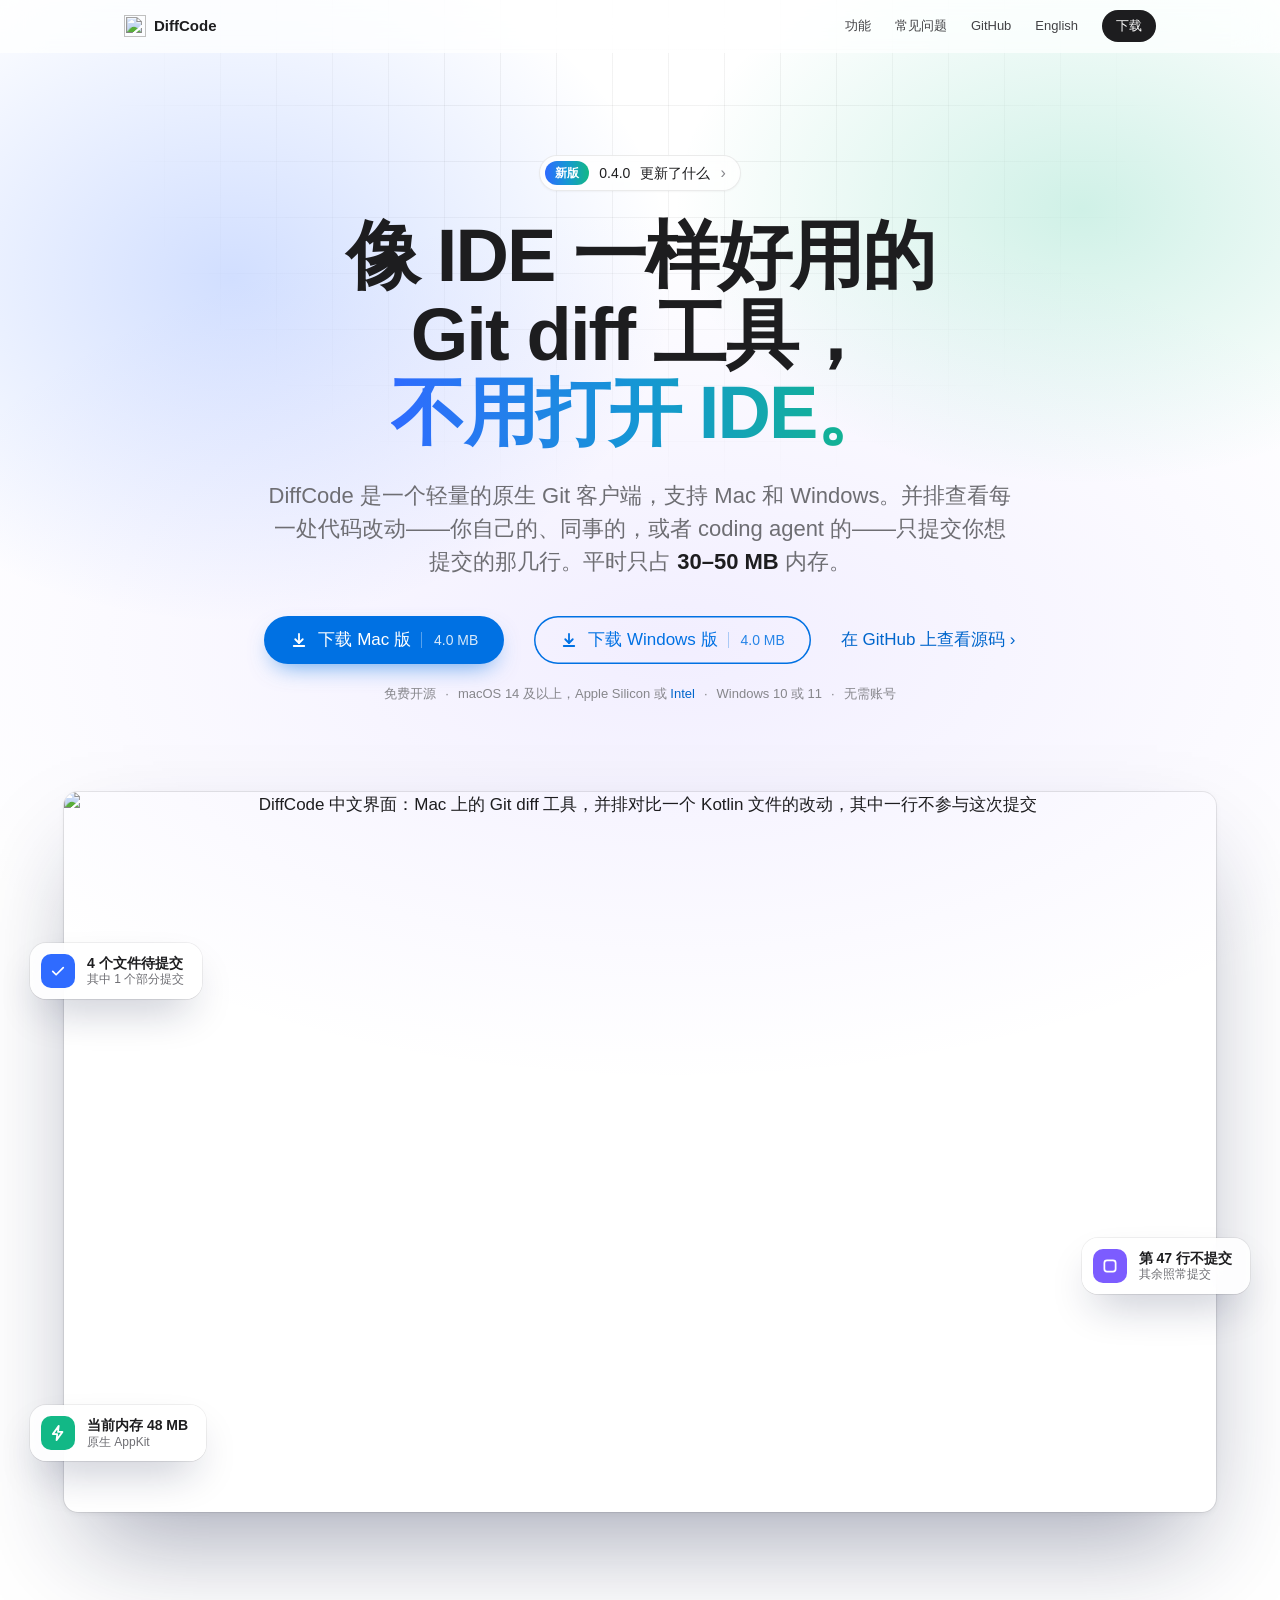
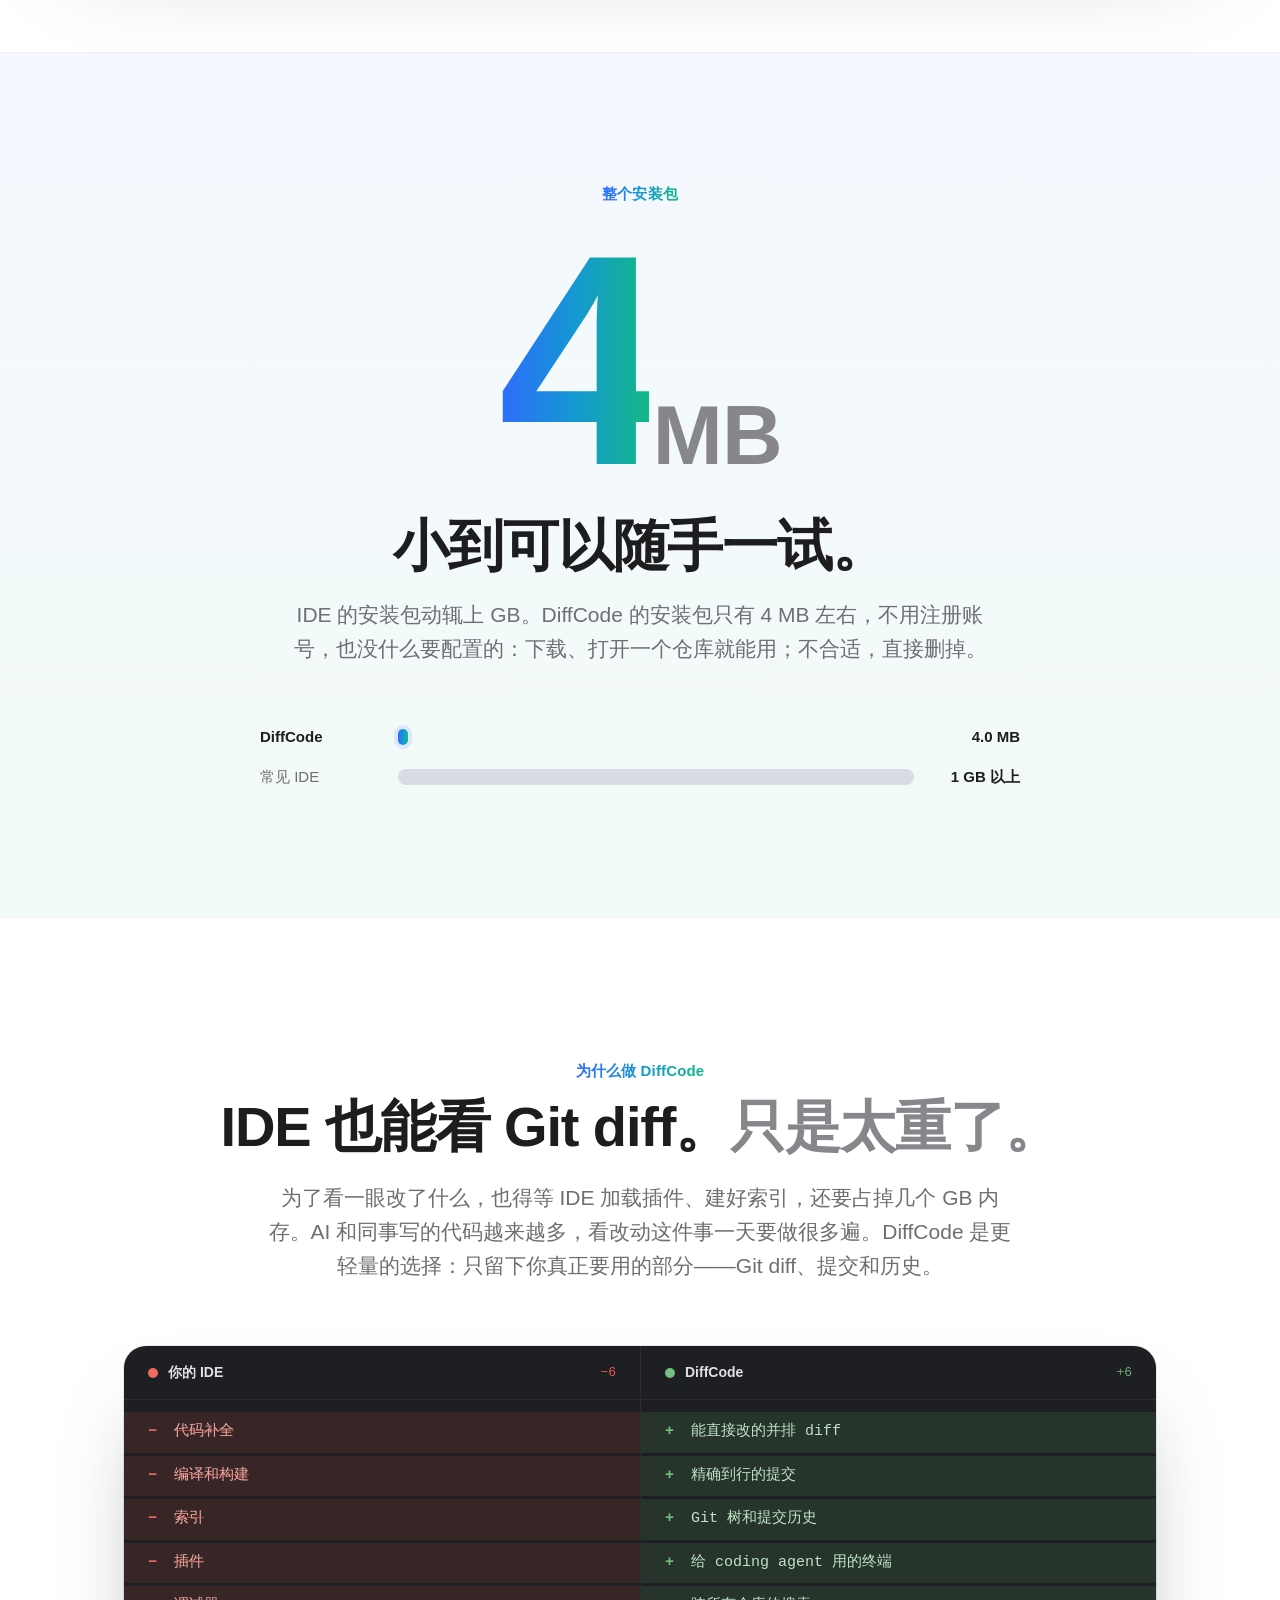
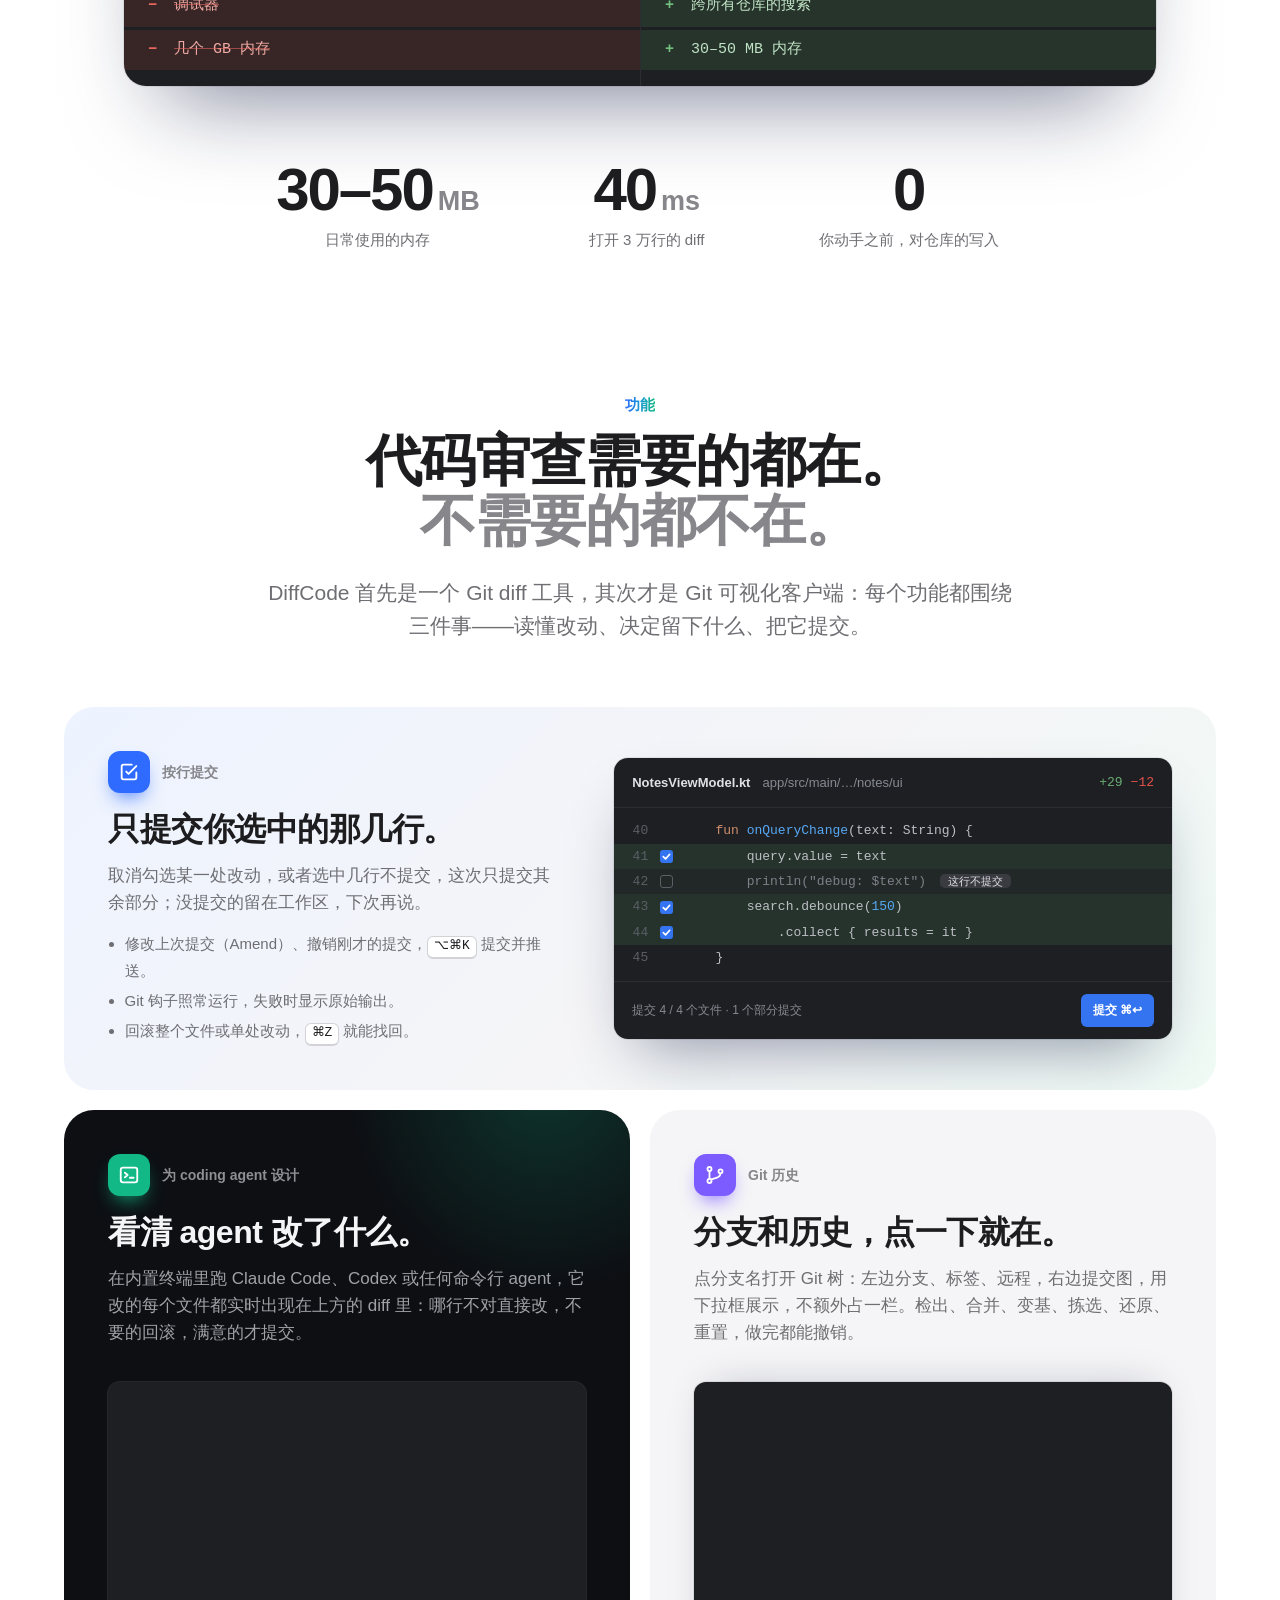
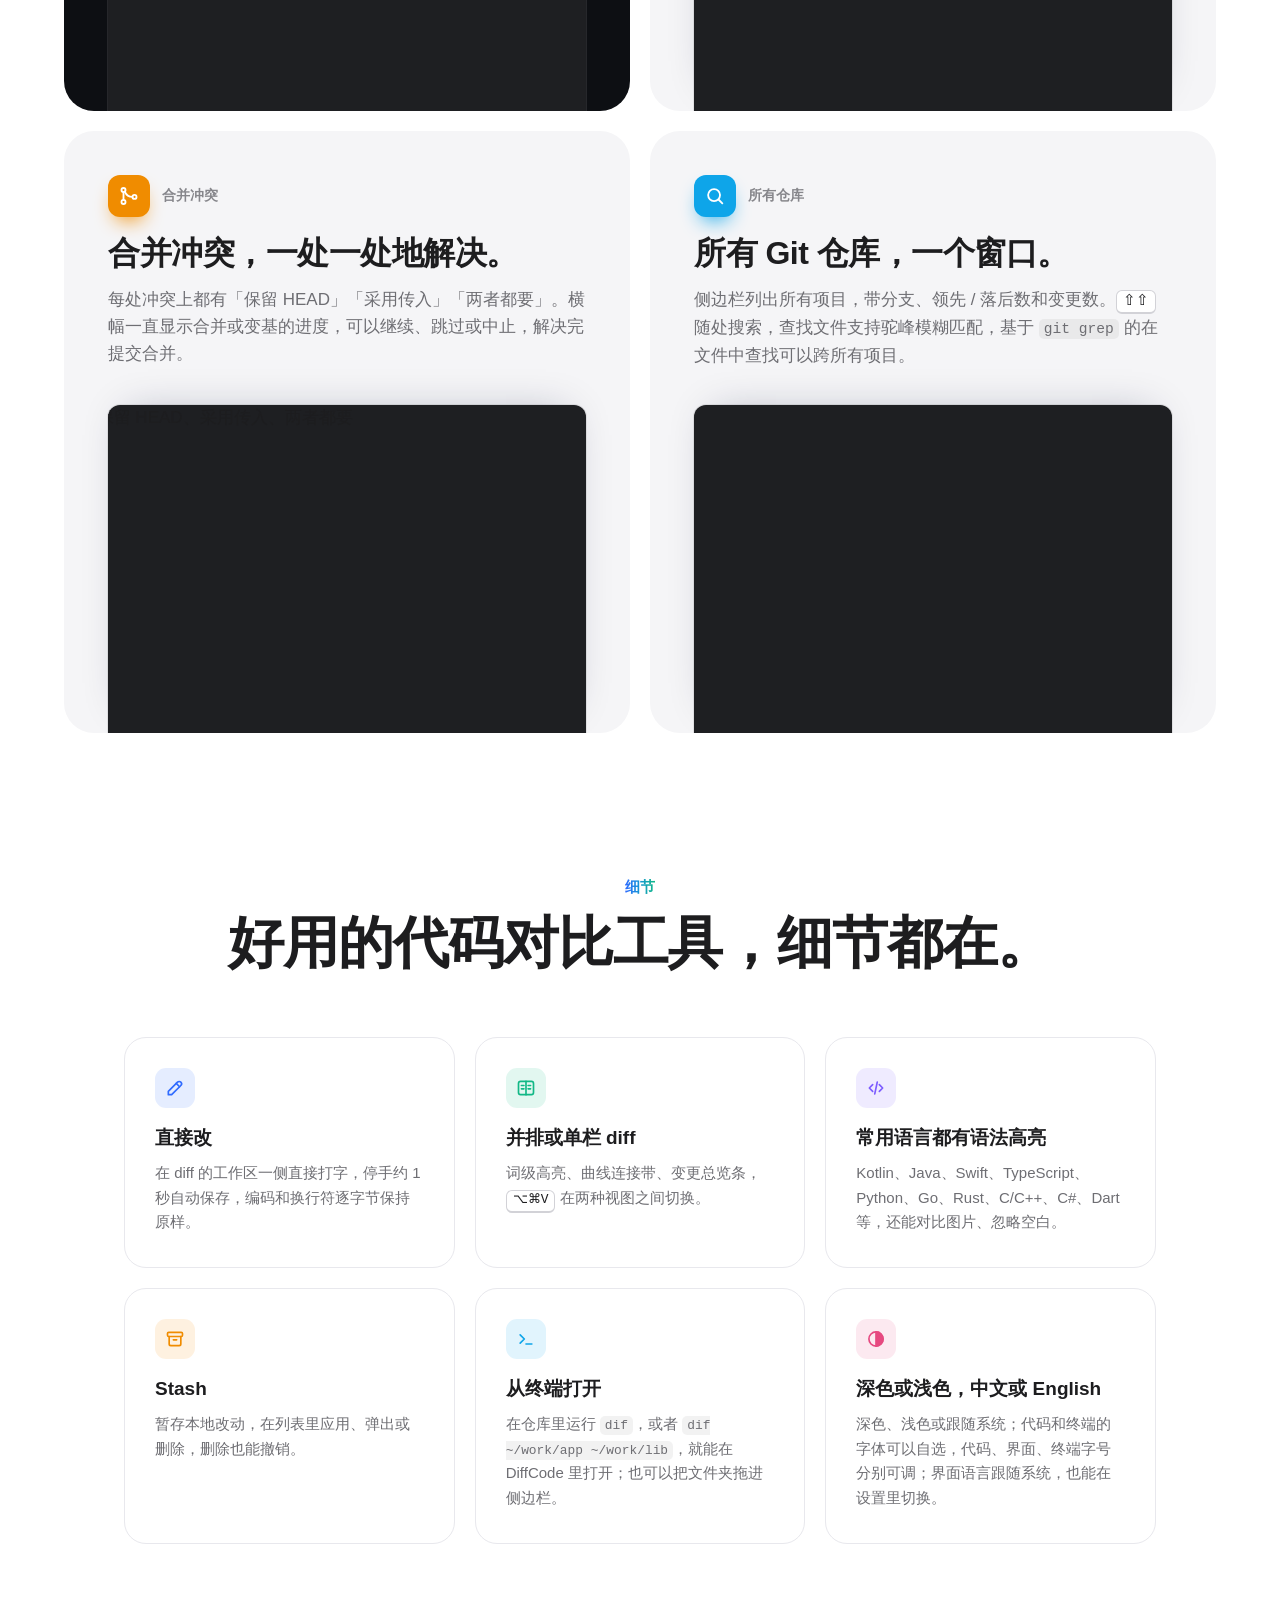
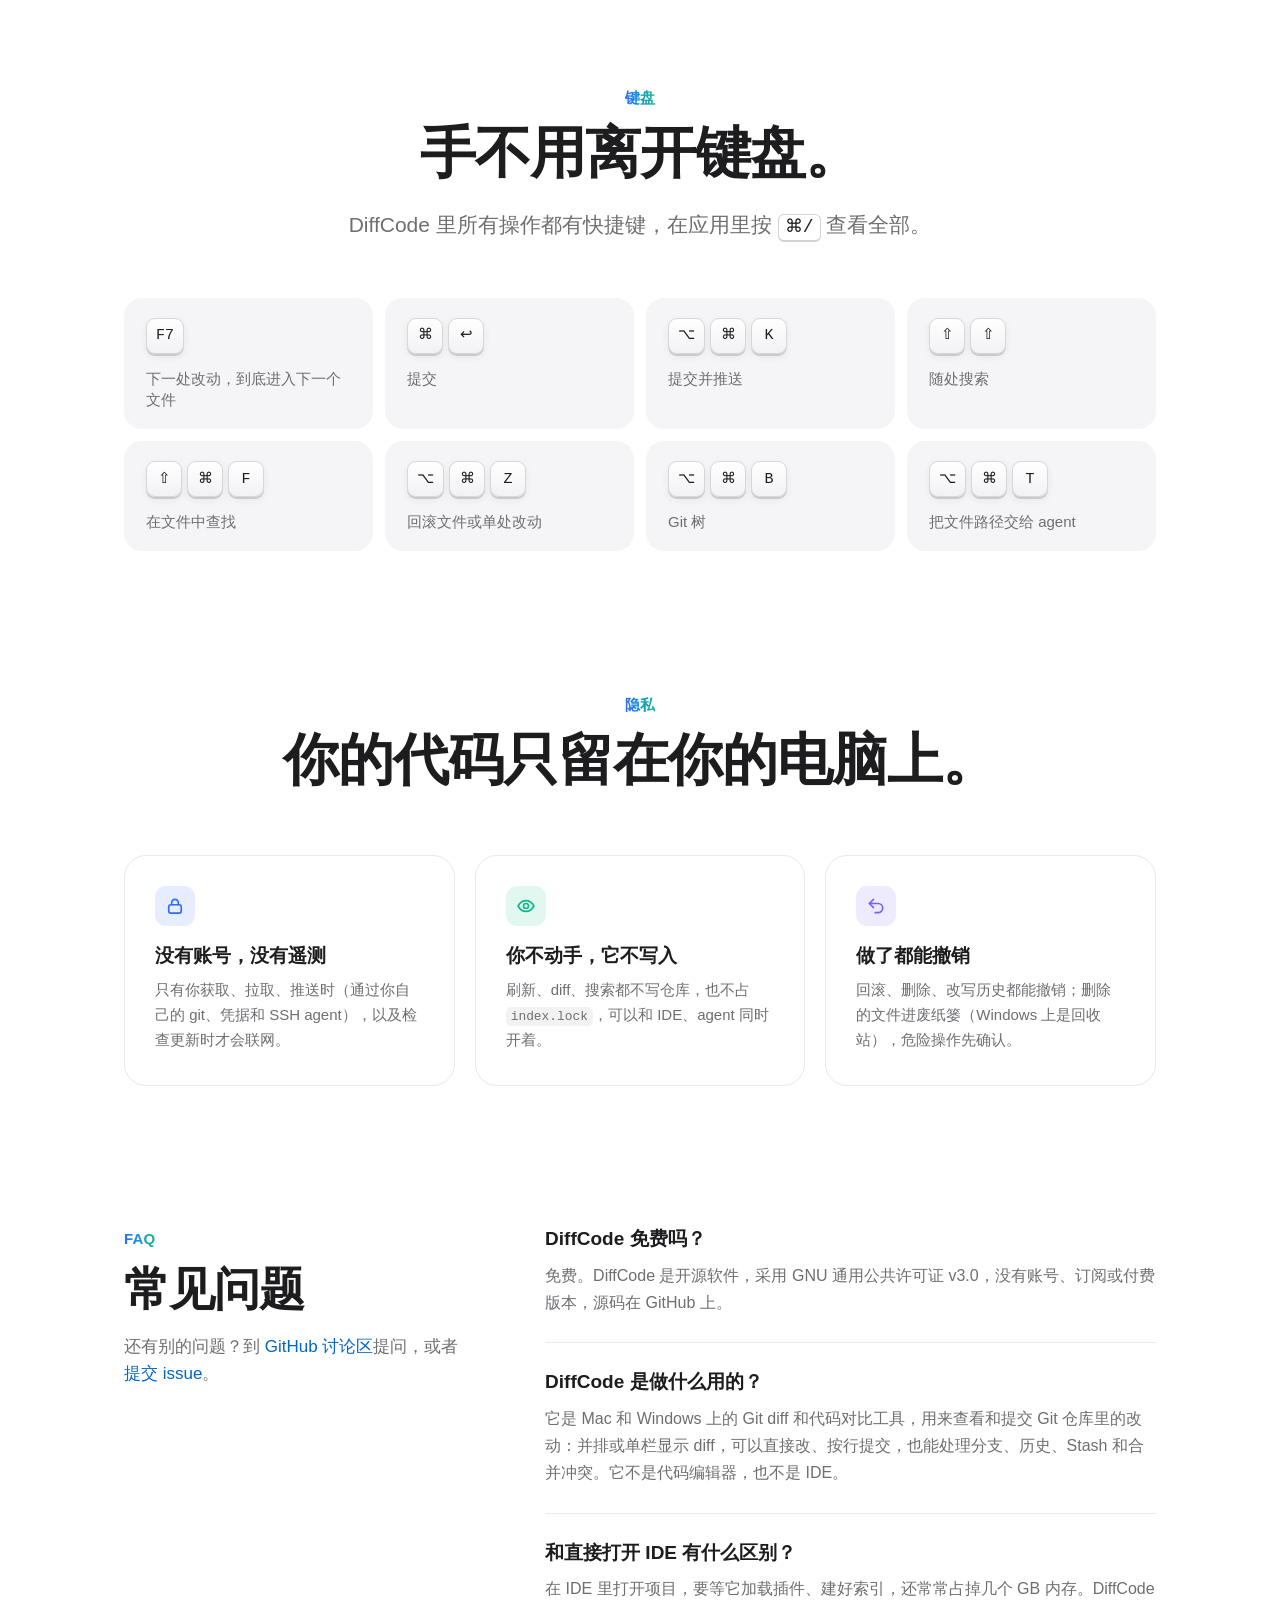
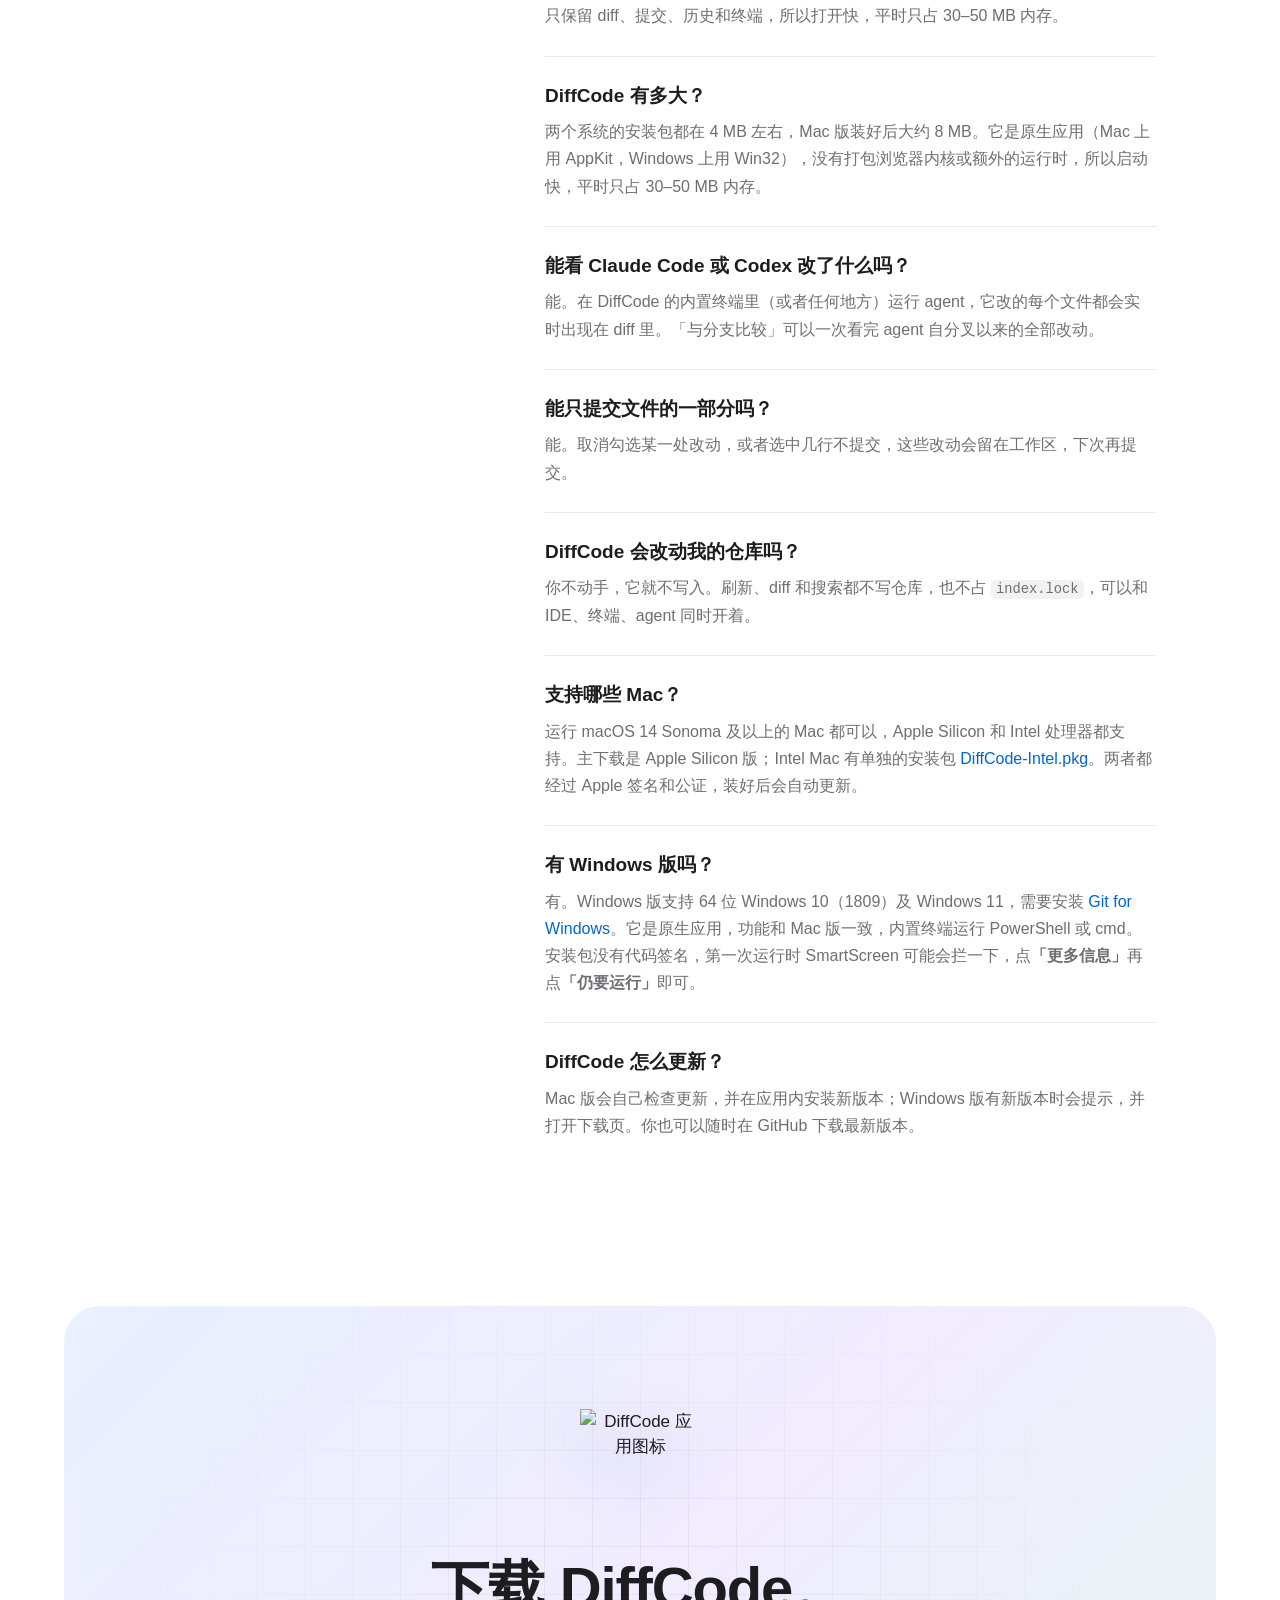
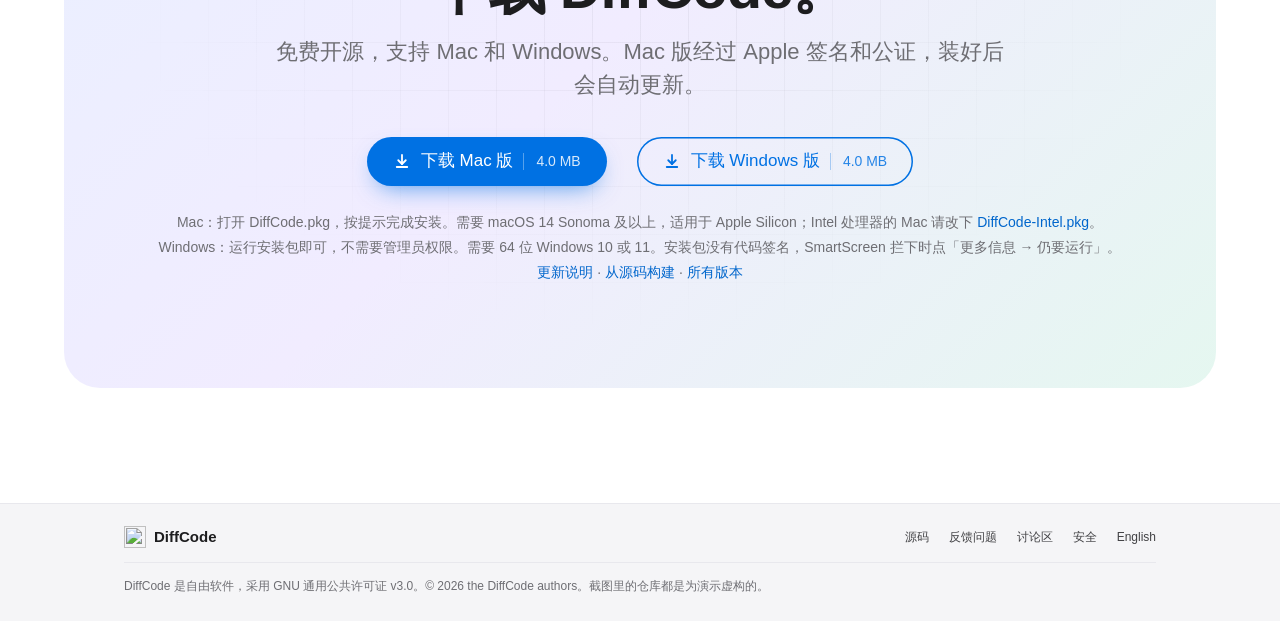
==== site/zh/index.html @ 5994a544 "Prepare 0.4.0 (7) Co-Authored-By: Claude Fable 5.2 <noreply@anthropic.com>" ====
<!DOCTYPE html>
<html lang="zh-Hans">
<head>
<meta charset="utf-8">
<meta name="viewport" content="width=device-width, initial-scale=1">
<title>DiffCode：免费开源的 Git diff 工具和 Git 客户端（Mac / Windows）</title>
<meta name="description" content="DiffCode 是免费开源的 Git diff 工具和 Git 可视化客户端，支持 Mac 和 Windows，安装包仅 4 MB：并排对比代码改动，按行选择提交内容，实时查看 coding agent 改了什么。">
<meta name="keywords" content="Git diff 工具, Mac Git 客户端, Windows Git 客户端, Git 可视化工具, 代码对比工具, 并排 diff, 部分提交, DiffCode">
<meta name="theme-color" content="#ffffff">
<link rel="canonical" href="https://ihou.github.io/DiffCode/zh/">
<link rel="alternate" hreflang="en" href="https://ihou.github.io/DiffCode/">
<link rel="alternate" hreflang="zh-Hans" href="https://ihou.github.io/DiffCode/zh/">
<link rel="alternate" hreflang="x-default" href="https://ihou.github.io/DiffCode/">
<meta property="og:type" content="website">
<meta property="og:site_name" content="DiffCode">
<meta property="og:locale" content="zh_CN">
<meta property="og:locale:alternate" content="en_US">
<meta property="og:title" content="DiffCode：免费开源的 Git diff 工具和 Git 客户端（Mac / Windows）">
<meta property="og:description" content="像 IDE 一样好用的 Git diff，不用打开 IDE。安装包仅 4 MB 的原生应用，支持 Mac 和 Windows，看清每一处改动，只提交你想提交的那几行。">
<meta property="og:url" content="https://ihou.github.io/DiffCode/zh/">
<meta property="og:image" content="https://ihou.github.io/DiffCode/images/social-preview.png">
<meta property="og:image:width" content="1280">
<meta property="og:image:height" content="640">
<meta property="og:image:alt" content="DiffCode：Mac 和 Windows 上的 Git diff 工具">
<meta name="twitter:card" content="summary_large_image">
<link rel="icon" type="image/png" href="../images/icon.png">
<link rel="apple-touch-icon" href="../images/icon.png">
<link rel="sitemap" type="application/xml" href="../sitemap.xml">
<link rel="stylesheet" href="../assets/site.css">
<script>document.documentElement.classList.add("js");</script>
<script type="application/ld+json">
{
  "@context": "https://schema.org",
  "@type": "SoftwareApplication",
  "name": "DiffCode",
  "alternateName": "DiffCode Mac / Windows 版",
  "description": "免费开源的 Git diff 工具和 Git 可视化客户端，支持 Mac 和 Windows：并排对比代码改动，按行选择要提交的内容，实时查看 coding agent 改了什么。",
  "url": "https://ihou.github.io/DiffCode/zh/",
  "applicationCategory": "DeveloperApplication",
  "applicationSubCategory": "Git 客户端",
  "operatingSystem": "macOS 14 及以上，Windows 10 及以上",
  "processorRequirements": "Apple Silicon 或 Intel（Mac），x64（Windows）",
  "fileSize": "4 MB",
  "downloadUrl": "https://github.com/ihou/DiffCode/releases/latest/download/DiffCode.pkg",
  "screenshot": "https://ihou.github.io/DiffCode/images/chinese.png",
  "image": "https://ihou.github.io/DiffCode/images/social-preview.png",
  "license": "https://www.gnu.org/licenses/gpl-3.0.html",
  "isAccessibleForFree": true,
  "inLanguage": ["zh-Hans", "en"],
  "sameAs": ["https://github.com/ihou/DiffCode"],
  "offers": { "@type": "Offer", "price": "0", "priceCurrency": "CNY" }
}
</script>
<script type="application/ld+json">
{
  "@context": "https://schema.org",
  "@type": "FAQPage",
  "mainEntity": [
    { "@type": "Question", "name": "DiffCode 免费吗？", "acceptedAnswer": { "@type": "Answer", "text": "免费。DiffCode 是开源软件，采用 GNU 通用公共许可证 v3.0，没有账号、订阅或付费版本，源码在 GitHub 上。" } },
    { "@type": "Question", "name": "DiffCode 是做什么用的？", "acceptedAnswer": { "@type": "Answer", "text": "它是 Mac 和 Windows 上的 Git diff 和代码对比工具，用来查看和提交 Git 仓库里的改动：并排或单栏显示 diff，可以直接改、按行提交，也能处理分支、历史、Stash 和合并冲突。它不是代码编辑器，也不是 IDE。" } },
    { "@type": "Question", "name": "和直接打开 IDE 有什么区别？", "acceptedAnswer": { "@type": "Answer", "text": "在 IDE 里打开项目，要等它加载插件、建好索引，还常常占掉几个 GB 内存。DiffCode 只保留 diff、提交、历史和终端，所以打开快，平时只占 30–50 MB 内存。" } },
    { "@type": "Question", "name": "DiffCode 有多大？", "acceptedAnswer": {"@type": "Answer", "text": "两个系统的安装包都在 4 MB 左右，Mac 版装好后大约 8 MB。它是原生应用（Mac 上用 AppKit，Windows 上用 Win32），没有打包浏览器内核或额外的运行时，所以启动快，平时只占 30–50 MB 内存。"}},
    { "@type": "Question", "name": "能看 Claude Code 或 Codex 改了什么吗？", "acceptedAnswer": { "@type": "Answer", "text": "能。在 DiffCode 的内置终端里（或者任何地方）运行 agent，它改的每个文件都会实时出现在 diff 里。「与分支比较」可以一次看完 agent 自分叉以来的全部改动。" } },
    { "@type": "Question", "name": "能只提交文件的一部分吗？", "acceptedAnswer": { "@type": "Answer", "text": "能。取消勾选某一处改动，或者选中几行不提交，这些改动会留在工作区，下次再提交。" } },
    { "@type": "Question", "name": "DiffCode 会改动我的仓库吗？", "acceptedAnswer": { "@type": "Answer", "text": "你不动手，它就不写入。刷新、diff 和搜索都不写仓库，也不占 index.lock，可以和 IDE、终端、agent 同时开着。" } },
    { "@type": "Question", "name": "支持哪些 Mac？", "acceptedAnswer": { "@type": "Answer", "text": "运行 macOS 14 Sonoma 及以上的 Mac 都可以，Apple Silicon 和 Intel 处理器都支持。主下载是 Apple Silicon 版；Intel Mac 有单独的安装包 DiffCode-Intel.pkg。两者都经过 Apple 签名和公证，装好后会自动更新。" } },
    { "@type": "Question", "name": "有 Windows 版吗？", "acceptedAnswer": { "@type": "Answer", "text": "有。Windows 版支持 64 位 Windows 10（1809）及 Windows 11，需要安装 Git for Windows。它是原生应用，功能和 Mac 版一致，内置终端运行 PowerShell 或 cmd。安装包没有代码签名，第一次运行时 SmartScreen 可能会拦一下，点「更多信息」再点「仍要运行」即可。" } },
    { "@type": "Question", "name": "DiffCode 怎么更新？", "acceptedAnswer": { "@type": "Answer", "text": "Mac 版会自己检查更新，并在应用内安装新版本；Windows 版有新版本时会提示，并打开下载页。你也可以随时在 GitHub 下载最新版本。" } }
  ]
}
</script>
</head>
<body>
<svg width="0" height="0" style="position: absolute" aria-hidden="true" focusable="false">
  <symbol id="i-down" viewBox="0 0 24 24"><path d="M12 4v12"/><path d="m7 11 5 5 5-5"/><path d="M5 20h14"/></symbol>
  <symbol id="i-check" viewBox="0 0 24 24"><path d="m5 12.5 4.5 4.5L19 7.5"/></symbol>
  <symbol id="i-box" viewBox="0 0 24 24"><rect x="4.5" y="4.5" width="15" height="15" rx="3.5"/></symbol>
  <symbol id="i-bolt" viewBox="0 0 24 24"><path d="M13 2.5 5 13.5h6l-1 8 8-11h-6l1-8z"/></symbol>
  <symbol id="i-commit" viewBox="0 0 24 24"><path d="m9 11.5 2.5 2.5L20 5.5"/><path d="M20 12.5V18a2 2 0 0 1-2 2H6a2 2 0 0 1-2-2V6a2 2 0 0 1 2-2h9"/></symbol>
  <symbol id="i-term" viewBox="0 0 24 24"><rect x="3" y="4" width="18" height="16" rx="2.5"/><path d="m7.5 9.5 3 2.5-3 2.5"/><path d="M13 15h4"/></symbol>
  <symbol id="i-branch" viewBox="0 0 24 24"><circle cx="6" cy="5.5" r="2.2"/><circle cx="6" cy="18.5" r="2.2"/><circle cx="18" cy="8" r="2.2"/><path d="M6 7.7v8.6"/><path d="M18 10.2c0 4.3-4.5 5-10 6.6"/></symbol>
  <symbol id="i-merge" viewBox="0 0 24 24"><circle cx="6" cy="5.5" r="2.2"/><circle cx="6" cy="18.5" r="2.2"/><circle cx="18" cy="13" r="2.2"/><path d="M6 7.7v8.6"/><path d="M7.4 7.2C9 11 12 13 15.8 13"/></symbol>
  <symbol id="i-search" viewBox="0 0 24 24"><circle cx="11" cy="11" r="6.5"/><path d="m20 20-4.2-4.2"/></symbol>
  <symbol id="i-edit" viewBox="0 0 24 24"><path d="M4 20h4L19 9a2.8 2.8 0 0 0-4-4L4 16v4z"/><path d="m13.5 6.5 4 4"/></symbol>
  <symbol id="i-columns" viewBox="0 0 24 24"><rect x="3" y="4" width="18" height="16" rx="2.5"/><path d="M12 4v16"/><path d="M6.5 9h3M6.5 13h3M14.5 9h3M14.5 13h3"/></symbol>
  <symbol id="i-code" viewBox="0 0 24 24"><path d="m8 8-4 4 4 4"/><path d="m16 8 4 4-4 4"/><path d="m13.5 5-3 14"/></symbol>
  <symbol id="i-stash" viewBox="0 0 24 24"><rect x="3" y="4" width="18" height="5" rx="1.5"/><path d="M5 9v9a2 2 0 0 0 2 2h10a2 2 0 0 0 2-2V9"/><path d="M10 13h4"/></symbol>
  <symbol id="i-prompt" viewBox="0 0 24 24"><path d="m5 7 5 5-5 5"/><path d="M12 18h7"/></symbol>
  <symbol id="i-theme" viewBox="0 0 24 24"><circle cx="12" cy="12" r="8.5"/><path d="M12 3.5a8.5 8.5 0 0 1 0 17z" fill="currentColor"/></symbol>
  <symbol id="i-lock" viewBox="0 0 24 24"><rect x="4.5" y="10.5" width="15" height="10" rx="2.5"/><path d="M8 10.5V8a4 4 0 0 1 8 0v2.5"/></symbol>
  <symbol id="i-eye" viewBox="0 0 24 24"><path d="M2.5 12S6 5.5 12 5.5 21.5 12 21.5 12 18 18.5 12 18.5 2.5 12 2.5 12z"/><circle cx="12" cy="12" r="3"/></symbol>
  <symbol id="i-undo" viewBox="0 0 24 24"><path d="M9 14 4 9l5-5"/><path d="M4 9h10.5a5.5 5.5 0 0 1 0 11H11"/></symbol>
</svg>
<a class="skip" href="#main">跳到正文</a>

<header class="nav">
  <div class="wrap">
    <a class="brand" href="./"><img src="../images/icon.png" alt="" width="22" height="22">DiffCode</a>
    <nav class="nav-links" aria-label="主导航">
      <a class="opt" href="#features">功能</a>
      <a class="opt" href="#faq">常见问题</a>
      <a class="opt" href="https://github.com/ihou/DiffCode">GitHub</a>
      <a href="../" data-lang="en" hreflang="en" lang="en">English</a>
      <a class="pill" href="#download">下载</a>
    </nav>
  </div>
</header>

<main id="main">

<section class="hero">
  <div class="wrap">
    <a class="badge" href="https://github.com/ihou/DiffCode/releases/latest"><span class="badge-tag">新版</span><span data-version>0.4.0</span> 更新了什么<span class="badge-arrow" aria-hidden="true">›</span></a>
    <h1>像 IDE 一样好用的 <span class="nw">Git diff 工具，</span><br><span class="nw grad">不用打开 IDE。</span></h1>
    <p class="lede">DiffCode 是一个轻量的原生 Git 客户端，支持 Mac 和 Windows。并排查看每一处代码改动——你自己的、同事的，或者 coding agent 的——只提交你想提交的那几行。平时只占 <strong class="nw">30–50 MB</strong> 内存。</p>
    <div class="cta">
      <a class="btn" data-os="mac" href="https://github.com/ihou/DiffCode/releases/latest/download/DiffCode.pkg"><svg class="i"><use href="#i-down"/></svg>下载 Mac 版<span class="btn-size"><span data-size>4.0</span> MB</span></a>
      <a class="btn alt" data-os="windows" href="https://github.com/ihou/DiffCode/releases/latest/download/DiffCode-Setup-x64.exe"><svg class="i"><use href="#i-down"/></svg>下载 Windows 版<span class="btn-size"><span data-size-win>4.0</span> MB</span></a>
      <a class="more" href="https://github.com/ihou/DiffCode">在 GitHub 上查看源码</a>
    </div>
    <ul class="facts">
      <li>免费开源</li>
      <li>macOS 14 及以上，Apple Silicon 或 <a href="https://github.com/ihou/DiffCode/releases/latest/download/DiffCode-Intel.pkg">Intel</a></li>
      <li>Windows 10 或 11</li>
      <li>无需账号</li>
    </ul>
  </div>
  <div class="stage">
    <img class="window" src="../images/chinese.png" width="2000" height="1250" fetchpriority="high" alt="DiffCode 中文界面：Mac 上的 Git diff 工具，并排对比一个 Kotlin 文件的改动，其中一行不参与这次提交">
    <div class="chip chip-files" aria-hidden="true"><span class="chip-ico"><svg class="i"><use href="#i-check"/></svg></span><span><b>4 个文件待提交</b><small>其中 1 个部分提交</small></span></div>
    <div class="chip chip-line" aria-hidden="true"><span class="chip-ico"><svg class="i"><use href="#i-box"/></svg></span><span><b>第 47 行不提交</b><small>其余照常提交</small></span></div>
    <div class="chip chip-mem" aria-hidden="true"><span class="chip-ico"><svg class="i"><use href="#i-bolt"/></svg></span><span><b>当前内存 48 MB</b><small>原生 AppKit</small></span></div>
  </div>
</section>

<section class="size-band" id="size">
  <div class="wrap">
    <div class="reveal">
      <span class="eyebrow">整个安装包</span>
      <p class="size-num"><span class="grad"><span data-size-round>4</span></span><small>MB</small></p>
      <h2>小到可以随手一试。</h2>
      <p class="size-text">IDE 的安装包动辄上 GB。DiffCode 的安装包只有 4&nbsp;MB 左右，不用注册账号，也没什么要配置的：下载、打开一个仓库就能用；不合适，直接删掉。</p>
    </div>
    <div class="weigh reveal" role="img" aria-label="下载大小：DiffCode 约 4 MB，常见 IDE 在 1 GB 以上">
      <div class="weigh-row us"><span class="weigh-name">DiffCode</span><span class="weigh-bar"><i></i></span><span class="weigh-val"><span data-size>4.0</span> MB</span></div>
      <div class="weigh-row"><span class="weigh-name">常见 IDE</span><span class="weigh-bar"><i></i></span><span class="weigh-val">1 GB 以上</span></div>
    </div>
  </div>
</section>

<section class="section" id="why">
  <div class="wrap">
    <div class="head reveal">
      <span class="eyebrow">为什么做 DiffCode</span>
      <h2>IDE 也能看 Git diff。<span class="muted nw">只是太重了。</span></h2>
      <p>为了看一眼改了什么，也得等 IDE 加载插件、建好索引，还要占掉几个 GB 内存。AI 和同事写的代码越来越多，看改动这件事一天要做很多遍。DiffCode 是更轻量的选择：只留下你真正要用的部分——Git diff、提交和历史。</p>
    </div>
    <div class="split reveal">
      <div class="split-col">
        <div class="split-head"><span class="file"><i class="dot" style="--c: #ef6b62"></i>你的 IDE</span><span class="n minus">−6</span></div>
        <ul class="split-body" aria-label="去掉的">
          <li class="sl sl-del"><b>−</b><span>代码补全</span></li>
          <li class="sl sl-del"><b>−</b><span>编译和构建</span></li>
          <li class="sl sl-del"><b>−</b><span>索引</span></li>
          <li class="sl sl-del"><b>−</b><span>插件</span></li>
          <li class="sl sl-del"><b>−</b><span>调试器</span></li>
          <li class="sl sl-del"><b>−</b><span>几个 GB 内存</span></li>
        </ul>
      </div>
      <div class="split-col">
        <div class="split-head"><span class="file"><i class="dot" style="--c: #74c07f"></i>DiffCode</span><span class="n plus">+6</span></div>
        <ul class="split-body" aria-label="留下的">
          <li class="sl sl-add"><b>+</b><span>能直接改的并排 diff</span></li>
          <li class="sl sl-add"><b>+</b><span>精确到行的提交</span></li>
          <li class="sl sl-add"><b>+</b><span>Git 树和提交历史</span></li>
          <li class="sl sl-add"><b>+</b><span>给 coding agent 用的终端</span></li>
          <li class="sl sl-add"><b>+</b><span>跨所有仓库的搜索</span></li>
          <li class="sl sl-add"><b>+</b><span>30–50 MB 内存</span></li>
        </ul>
      </div>
    </div>
    <div class="stats reveal">
      <div class="stat"><b>30–50<small>MB</small></b><span>日常使用的内存</span></div>
      <div class="stat"><b>40<small>ms</small></b><span>打开 3 万行的 diff</span></div>
      <div class="stat"><b>0</b><span>你动手之前，对仓库的写入</span></div>
    </div>
  </div>
</section>

<section class="section" id="features">
  <div class="wide">
    <div class="head reveal">
      <span class="eyebrow">功能</span>
      <h2>代码审查需要的都在。<span class="muted nw">不需要的都不在。</span></h2>
      <p>DiffCode 首先是一个 Git diff 工具，其次才是 Git 可视化客户端：每个功能都围绕三件事——读懂改动、决定留下什么、把它提交。</p>
    </div>
    <div class="tiles">
      <article class="tile span reveal">
        <div class="text">
          <div class="tile-top"><span class="tile-ico" style="--c: #2f6bff"><svg class="i"><use href="#i-commit"/></svg></span><span class="label">按行提交</span></div>
          <h3>只提交你选中的那几行。</h3>
          <p>取消勾选某一处改动，或者选中几行不提交，这次只提交其余部分；没提交的留在工作区，下次再说。</p>
          <ul>
            <li>修改上次提交（Amend）、撤销刚才的提交，<kbd>⌥⌘K</kbd> 提交并推送。</li>
            <li>Git 钩子照常运行，失败时显示原始输出。</li>
            <li>回滚整个文件或单处改动，<kbd>⌘Z</kbd> 就能找回。</li>
          </ul>
        </div>
        <div class="mock" role="img" aria-label="一段 Git diff：四行新增，三行勾选提交，一行调试输出不提交">
          <div class="mock-head"><b>NotesViewModel.kt</b><span>app/src/main/…/notes/ui</span><span class="num"><span class="plus">+29</span><span class="minus">−12</span></span></div>
          <div class="mock-body">
            <div class="ml"><span class="n">40</span><span></span><span>    <span class="k">fun</span> <span class="f">onQueryChange</span>(text: String) {</span></div>
            <div class="ml add"><span class="n">41</span><span class="t"></span><span>        query.value = text</span></div>
            <div class="ml out"><span class="n">42</span><span class="t"></span><span>        println(<span class="s">"debug: $text"</span>)<span class="tag">这行不提交</span></span></div>
            <div class="ml add"><span class="n">43</span><span class="t"></span><span>        search.debounce(<span class="f">150</span>)</span></div>
            <div class="ml add"><span class="n">44</span><span class="t"></span><span>            .collect { results = it }</span></div>
            <div class="ml"><span class="n">45</span><span></span><span>    }</span></div>
          </div>
          <div class="mock-foot"><span>提交 4 / 4 个文件 · 1 个部分提交</span><span class="commit">提交 ⌘↩</span></div>
        </div>
      </article>

      <article class="tile dark reveal">
        <div class="tile-top"><span class="tile-ico" style="--c: #12b886"><svg class="i"><use href="#i-term"/></svg></span><span class="label">为 coding agent 设计</span></div>
        <h3>看清 agent 改了什么。</h3>
        <p>在内置终端里跑 Claude Code、Codex 或任何命令行 agent，它改的每个文件都实时出现在上方的 diff 里：哪行不对直接改，不要的回滚，满意的才提交。</p>
        <div class="shot"><div class="crop" style="--z:1.6;--x:0%;--y:-31.25%"><img src="../images/terminal.png" width="2000" height="1250" loading="lazy" decoding="async" alt="DiffCode 内置终端运行脚本，上方的 Git diff 随之实时更新"></div></div>
      </article>

      <article class="tile reveal">
        <div class="tile-top"><span class="tile-ico" style="--c: #7c5cff"><svg class="i"><use href="#i-branch"/></svg></span><span class="label">Git 历史</span></div>
        <h3>分支和历史，点一下就在。</h3>
        <p>点分支名打开 Git 树：左边分支、标签、远程，右边提交图，用下拉框展示，不额外占一栏。检出、合并、变基、拣选、还原、重置，做完都能撤销。</p>
        <div class="shot"><div class="crop" style="--z:1.5;--x:-3%;--y:-8%"><img src="../images/git-graph.png" width="2000" height="1250" loading="lazy" decoding="async" alt="DiffCode 的 Git 树下拉框：分支、标签和提交图"></div></div>
      </article>

      <article class="tile reveal">
        <div class="tile-top"><span class="tile-ico" style="--c: #f08c00"><svg class="i"><use href="#i-merge"/></svg></span><span class="label">合并冲突</span></div>
        <h3>合并冲突，一处一处地解决。</h3>
        <p>每处冲突上都有「保留 HEAD」「采用传入」「两者都要」。横幅一直显示合并或变基的进度，可以继续、跳过或中止，解决完提交合并。</p>
        <div class="shot"><div class="crop" style="--z:1.6;--x:-37.5%;--y:0%"><img src="../images/merge-conflict.png" width="2000" height="1250" loading="lazy" decoding="async" alt="在 DiffCode 里解决 Git 合并冲突：保留 HEAD、采用传入、两者都要"></div></div>
      </article>

      <article class="tile reveal">
        <div class="tile-top"><span class="tile-ico" style="--c: #0ea5e9"><svg class="i"><use href="#i-search"/></svg></span><span class="label">所有仓库</span></div>
        <h3>所有 Git 仓库，一个窗口。</h3>
        <p>侧边栏列出所有项目，带分支、领先 / 落后数和变更数。<kbd>⇧⇧</kbd> 随处搜索，查找文件支持驼峰模糊匹配，基于 <code>git grep</code> 的在文件中查找可以跨所有项目。</p>
        <div class="shot"><div class="crop" style="--z:1.5;--x:-16.7%;--y:-4.5%"><img src="../images/find-in-files.png" width="2000" height="1250" loading="lazy" decoding="async" alt="DiffCode 跨 Git 仓库在文件中查找：结果列表和预览"></div></div>
      </article>
    </div>
  </div>
</section>

<section class="section" id="details">
  <div class="wrap">
    <div class="head reveal">
      <span class="eyebrow">细节</span>
      <h2>好用的代码对比工具，细节都在。</h2>
    </div>
    <div class="cards">
      <div class="card reveal"><span class="card-ico" style="--c: #2f6bff"><svg class="i"><use href="#i-edit"/></svg></span><h3>直接改</h3><p>在 diff 的工作区一侧直接打字，停手约 1 秒自动保存，编码和换行符逐字节保持原样。</p></div>
      <div class="card reveal"><span class="card-ico" style="--c: #12b886"><svg class="i"><use href="#i-columns"/></svg></span><h3>并排或单栏 diff</h3><p>词级高亮、曲线连接带、变更总览条，<kbd>⌥⌘V</kbd> 在两种视图之间切换。</p></div>
      <div class="card reveal"><span class="card-ico" style="--c: #7c5cff"><svg class="i"><use href="#i-code"/></svg></span><h3>常用语言都有语法高亮</h3><p>Kotlin、Java、Swift、TypeScript、Python、Go、Rust、C/C++、C#、Dart 等，还能对比图片、忽略空白。</p></div>
      <div class="card reveal"><span class="card-ico" style="--c: #f08c00"><svg class="i"><use href="#i-stash"/></svg></span><h3>Stash</h3><p>暂存本地改动，在列表里应用、弹出或删除，删除也能撤销。</p></div>
      <div class="card reveal"><span class="card-ico" style="--c: #0ea5e9"><svg class="i"><use href="#i-prompt"/></svg></span><h3>从终端打开</h3><p>在仓库里运行 <code>dif</code>，或者 <code>dif ~/work/app ~/work/lib</code>，就能在 DiffCode 里打开；也可以把文件夹拖进侧边栏。</p></div>
      <div class="card reveal"><span class="card-ico" style="--c: #e64980"><svg class="i"><use href="#i-theme"/></svg></span><h3>深色或浅色，中文或 English</h3><p>深色、浅色或跟随系统；代码和终端的字体可以自选，代码、界面、终端字号分别可调；界面语言跟随系统，也能在设置里切换。</p></div>
    </div>
  </div>
</section>

<section class="section" id="keyboard">
  <div class="wrap">
    <div class="head reveal">
      <span class="eyebrow">键盘</span>
      <h2>手不用离开键盘。</h2>
      <p>DiffCode 里所有操作都有快捷键，在应用里按 <kbd>⌘/</kbd> 查看全部。</p>
    </div>
    <div class="keymap reveal">
      <div class="key"><span class="combo"><kbd>F7</kbd></span>下一处改动，到底进入下一个文件</div>
      <div class="key"><span class="combo"><kbd>⌘</kbd><kbd>↩</kbd></span>提交</div>
      <div class="key"><span class="combo"><kbd>⌥</kbd><kbd>⌘</kbd><kbd>K</kbd></span>提交并推送</div>
      <div class="key"><span class="combo"><kbd>⇧</kbd><kbd>⇧</kbd></span>随处搜索</div>
      <div class="key"><span class="combo"><kbd>⇧</kbd><kbd>⌘</kbd><kbd>F</kbd></span>在文件中查找</div>
      <div class="key"><span class="combo"><kbd>⌥</kbd><kbd>⌘</kbd><kbd>Z</kbd></span>回滚文件或单处改动</div>
      <div class="key"><span class="combo"><kbd>⌥</kbd><kbd>⌘</kbd><kbd>B</kbd></span>Git 树</div>
      <div class="key"><span class="combo"><kbd>⌥</kbd><kbd>⌘</kbd><kbd>T</kbd></span>把文件路径交给 agent</div>
    </div>
  </div>
</section>

<section class="section" id="privacy">
  <div class="wrap">
    <div class="head reveal">
      <span class="eyebrow">隐私</span>
      <h2>你的代码只留在你的电脑上。</h2>
    </div>
    <div class="cards">
      <div class="card reveal"><span class="card-ico" style="--c: #2f6bff"><svg class="i"><use href="#i-lock"/></svg></span><h3>没有账号，没有遥测</h3><p>只有你获取、拉取、推送时（通过你自己的 git、凭据和 SSH agent），以及检查更新时才会联网。</p></div>
      <div class="card reveal"><span class="card-ico" style="--c: #12b886"><svg class="i"><use href="#i-eye"/></svg></span><h3>你不动手，它不写入</h3><p>刷新、diff、搜索都不写仓库，也不占 <code>index.lock</code>，可以和 IDE、agent 同时开着。</p></div>
      <div class="card reveal"><span class="card-ico" style="--c: #7c5cff"><svg class="i"><use href="#i-undo"/></svg></span><h3>做了都能撤销</h3><p>回滚、删除、改写历史都能撤销；删除的文件进废纸篓（Windows 上是回收站），危险操作先确认。</p></div>
    </div>
  </div>
</section>

<section class="section" id="faq">
  <div class="wrap faq-wrap">
    <div class="faq-side reveal">
      <span class="eyebrow">FAQ</span>
      <h2>常见问题</h2>
      <p>还有别的问题？到 <a href="https://github.com/ihou/DiffCode/discussions">GitHub 讨论区</a>提问，或者<a href="https://github.com/ihou/DiffCode/issues">提交 issue</a>。</p>
    </div>
    <div class="faq">
      <div class="qa"><h3>DiffCode 免费吗？</h3><p>免费。DiffCode 是开源软件，采用 GNU 通用公共许可证 v3.0，没有账号、订阅或付费版本，源码在 GitHub 上。</p></div>
      <div class="qa"><h3>DiffCode 是做什么用的？</h3><p>它是 Mac 和 Windows 上的 Git diff 和代码对比工具，用来查看和提交 Git 仓库里的改动：并排或单栏显示 diff，可以直接改、按行提交，也能处理分支、历史、Stash 和合并冲突。它不是代码编辑器，也不是 IDE。</p></div>
      <div class="qa"><h3>和直接打开 IDE 有什么区别？</h3><p>在 IDE 里打开项目，要等它加载插件、建好索引，还常常占掉几个 GB 内存。DiffCode 只保留 diff、提交、历史和终端，所以打开快，平时只占 30–50 MB 内存。</p></div>
      <div class="qa"><h3>DiffCode 有多大？</h3><p>两个系统的安装包都在 4 MB 左右，Mac 版装好后大约 8 MB。它是原生应用（Mac 上用 AppKit，Windows 上用 Win32），没有打包浏览器内核或额外的运行时，所以启动快，平时只占 30–50 MB 内存。</p></div>
      <div class="qa"><h3>能看 Claude Code 或 Codex 改了什么吗？</h3><p>能。在 DiffCode 的内置终端里（或者任何地方）运行 agent，它改的每个文件都会实时出现在 diff 里。「与分支比较」可以一次看完 agent 自分叉以来的全部改动。</p></div>
      <div class="qa"><h3>能只提交文件的一部分吗？</h3><p>能。取消勾选某一处改动，或者选中几行不提交，这些改动会留在工作区，下次再提交。</p></div>
      <div class="qa"><h3>DiffCode 会改动我的仓库吗？</h3><p>你不动手，它就不写入。刷新、diff 和搜索都不写仓库，也不占 <code>index.lock</code>，可以和 IDE、终端、agent 同时开着。</p></div>
      <div class="qa"><h3>支持哪些 Mac？</h3><p>运行 macOS 14 Sonoma 及以上的 Mac 都可以，Apple Silicon 和 Intel 处理器都支持。主下载是 Apple Silicon 版；Intel Mac 有单独的安装包 <a href="https://github.com/ihou/DiffCode/releases/latest/download/DiffCode-Intel.pkg">DiffCode-Intel.pkg</a>。两者都经过 Apple 签名和公证，装好后会自动更新。</p></div>
      <div class="qa"><h3>有 Windows 版吗？</h3><p>有。Windows 版支持 64 位 Windows 10（1809）及 Windows 11，需要安装 <a href="https://git-scm.com/download/win">Git for Windows</a>。它是原生应用，功能和 Mac 版一致，内置终端运行 PowerShell 或 cmd。安装包没有代码签名，第一次运行时 SmartScreen 可能会拦一下，点<b>「更多信息」</b>再点<b>「仍要运行」</b>即可。</p></div>
      <div class="qa"><h3>DiffCode 怎么更新？</h3><p>Mac 版会自己检查更新，并在应用内安装新版本；Windows 版有新版本时会提示，并打开下载页。你也可以随时在 GitHub 下载最新版本。</p></div>
    </div>
  </div>
</section>

<section class="download" id="download">
  <div class="wide">
    <div class="final reveal">
      <img class="icon" src="../images/icon.png" width="120" height="120" loading="lazy" alt="DiffCode 应用图标">
      <h2 class="reveal">下载 DiffCode。</h2>
      <p class="lede">免费开源，支持 Mac 和 Windows。Mac 版经过 Apple 签名和公证，装好后会自动更新。</p>
      <div class="cta">
        <a class="btn" data-os="mac" href="https://github.com/ihou/DiffCode/releases/latest/download/DiffCode.pkg"><svg class="i"><use href="#i-down"/></svg><span>下载 Mac 版</span><span class="btn-size"><span data-size>4.0</span> MB</span></a>
        <a class="btn alt" data-os="windows" href="https://github.com/ihou/DiffCode/releases/latest/download/DiffCode-Setup-x64.exe"><svg class="i"><use href="#i-down"/></svg><span>下载 Windows 版</span><span class="btn-size"><span data-size-win>4.0</span> MB</span></a>
      </div>
      <p class="small">Mac：打开 DiffCode.pkg，按提示完成安装。需要 macOS 14 Sonoma 及以上，适用于 Apple Silicon；Intel 处理器的 Mac 请改下 <a href="https://github.com/ihou/DiffCode/releases/latest/download/DiffCode-Intel.pkg">DiffCode-Intel.pkg</a>。<br>
        Windows：运行安装包即可，不需要管理员权限。需要 64 位 Windows 10 或 11。安装包没有代码签名，SmartScreen 拦下时点「更多信息 → 仍要运行」。<br>
        <a href="https://github.com/ihou/DiffCode/releases/latest">更新说明</a> · <a href="https://github.com/ihou/DiffCode/blob/main/README.zh-CN.md#从源码构建">从源码构建</a> · <a href="https://github.com/ihou/DiffCode/releases">所有版本</a></p>
    </div>
  </div>
</section>

</main>

<footer>
  <div class="wrap">
    <a class="brand" href="./"><img src="../images/icon.png" alt="" width="22" height="22" loading="lazy">DiffCode</a>
    <nav aria-label="页脚">
      <a href="https://github.com/ihou/DiffCode">源码</a>
      <a href="https://github.com/ihou/DiffCode/issues">反馈问题</a>
      <a href="https://github.com/ihou/DiffCode/discussions">讨论区</a>
      <a href="https://github.com/ihou/DiffCode/blob/main/SECURITY.md">安全</a>
      <a href="../" data-lang="en" hreflang="en" lang="en">English</a>
    </nav>
    <p class="fine">DiffCode 是自由软件，采用 GNU 通用公共许可证 v3.0。© 2026 the DiffCode authors。截图里的仓库都是为演示虚构的。</p>
  </div>
</footer>

<script src="../assets/site.js" defer></script>
</body>
</html>
---- site/assets/site.css ----
/* DiffCode website: a light page with the app's own diff colours as accents, and the dark app screenshots as the product.
   System fonts only, no external requests, so it loads anywhere. */

:root {
  --bg: #ffffff;
  --ink: #1d1d1f;
  --muted: #6e6e73;
  --faint: #86868b;
  --tile: #f5f5f7;
  --line: #d2d2d7;
  --hair: #e8e8ed;
  --blue: #0071e3;
  --blue-hover: #0077ed;
  --link: #0066cc;
  --brand-blue: #2f6bff;
  --brand-green: #12b886;
  --grad: linear-gradient(90deg, #2f6bff 0%, #1597d4 50%, #12b886 100%);
  --app: #1e1f22;
  --app-line: #2b2d30;
  --deep: #0d0f13;
  --wrap: 1080px;
  --wide: 1200px;
  --gap: clamp(96px, 11vw, 150px);
  --sans: -apple-system, BlinkMacSystemFont, "SF Pro Text", "Helvetica Neue", "PingFang SC", "Hiragino Sans GB", "Microsoft YaHei", sans-serif;
  --mono: ui-monospace, "SF Mono", SFMono-Regular, Menlo, Consolas, monospace;
  color-scheme: light;
}

*, *::before, *::after { box-sizing: border-box; }
html { -webkit-text-size-adjust: 100%; scroll-behavior: smooth; scroll-padding-top: 64px; }
body { margin: 0; overflow-x: hidden; background: var(--bg); color: var(--ink); font: 17px/1.5 var(--sans); -webkit-font-smoothing: antialiased; text-rendering: optimizeLegibility; }
img { max-width: 100%; height: auto; }
a { color: var(--link); text-decoration: none; }
a:hover { text-decoration: underline; text-underline-offset: 3px; }
h1, h2, h3 { margin: 0; color: var(--ink); }
p, ul { margin: 0; }
kbd, code { font: 0.86em/1 var(--mono); }
kbd { display: inline-block; padding: 3px 6px 4px; border: 1px solid var(--line); border-bottom-width: 2px; border-radius: 6px; background: #fff; color: var(--ink); white-space: nowrap; }
code { padding: 2px 5px; border-radius: 5px; background: rgba(0, 0, 0, 0.05); }
.nw { white-space: nowrap; }
.muted { color: var(--faint); }
.grad { background: var(--grad); -webkit-background-clip: text; background-clip: text; color: transparent; -webkit-box-decoration-break: clone; box-decoration-break: clone; }
.i { width: 20px; height: 20px; fill: none; stroke: currentColor; stroke-width: 2; stroke-linecap: round; stroke-linejoin: round; flex: none; }

.wrap { max-width: var(--wrap); margin: 0 auto; padding: 0 24px; }
.wide { max-width: var(--wide); margin: 0 auto; padding: 0 24px; }

.skip { position: absolute; left: 12px; top: -48px; z-index: 20; padding: 8px 14px; border-radius: 8px; background: var(--ink); color: #fff; }
.skip:focus { top: 10px; }
a:focus-visible { outline: 2px solid var(--blue); outline-offset: 3px; border-radius: 6px; }

/* Navigation */
.nav { position: sticky; top: 0; z-index: 10; background: rgba(255, 255, 255, 0.72); -webkit-backdrop-filter: saturate(180%) blur(20px); backdrop-filter: saturate(180%) blur(20px); border-bottom: 1px solid transparent; transition: border-color 0.2s, background 0.2s; }
.nav.scrolled { background: rgba(255, 255, 255, 0.86); border-bottom-color: var(--hair); }
.nav .wrap { display: flex; align-items: center; gap: 24px; height: 52px; }
.brand { display: inline-flex; align-items: center; gap: 8px; color: var(--ink); font-weight: 600; font-size: 15px; }
.brand:hover { text-decoration: none; }
.brand img { width: 22px; height: 22px; }
.nav-links { margin-left: auto; display: flex; align-items: center; gap: 24px; font-size: 13px; }
.nav-links a:not(.pill) { color: #424245; }
.nav-links a:not(.pill):hover { color: var(--ink); text-decoration: none; }
.pill { display: inline-block; padding: 6px 14px; border-radius: 980px; background: var(--ink); color: #fff; font-weight: 500; }
.pill:hover { background: #000; text-decoration: none; }

/* Buttons */
.cta { display: flex; justify-content: center; align-items: center; gap: 14px 30px; flex-wrap: wrap; }
.btn { display: inline-flex; align-items: center; gap: 10px; padding: 14px 26px; border-radius: 980px; background: var(--blue); color: #fff; font-size: 17px; font-weight: 500; line-height: 1.2; box-shadow: 0 10px 24px -10px rgba(0, 113, 227, 0.7); transition: background 0.2s, transform 0.2s, box-shadow 0.2s; }
.btn:hover { background: var(--blue-hover); text-decoration: none; transform: translateY(-1px); box-shadow: 0 14px 30px -10px rgba(0, 113, 227, 0.75); }
.btn .i { width: 18px; height: 18px; stroke-width: 2.4; }
.btn.alt { background: transparent; color: var(--blue); box-shadow: inset 0 0 0 1.5px var(--blue); }
.btn.alt:hover { background: rgba(0, 113, 227, 0.07); box-shadow: inset 0 0 0 1.5px var(--blue-hover); }
.btn.alt .btn-size { border-left-color: rgba(0, 113, 227, 0.35); }
.btn-size { padding-left: 12px; border-left: 1px solid rgba(255, 255, 255, 0.4); font-size: 0.82em; font-weight: 400; opacity: 0.85; white-space: nowrap; }
.more { font-size: 17px; }
.more::after { content: " ›"; }

/* Hero: a soft wash of the icon's blue and green over a faint grid */
.hero { position: relative; isolation: isolate; padding-top: clamp(60px, 8vw, 104px); text-align: center; }
.hero::before { content: ""; position: absolute; z-index: -2; left: 50%; top: -120px; width: min(1700px, 150vw); height: 1150px; transform: translateX(-50%); pointer-events: none;
  background:
    radial-gradient(closest-side at 26% 30%, rgba(47, 107, 255, 0.22), transparent),
    radial-gradient(closest-side at 76% 24%, rgba(18, 184, 134, 0.20), transparent),
    radial-gradient(closest-side at 52% 62%, rgba(124, 92, 255, 0.10), transparent); }
.hero::after { content: ""; position: absolute; z-index: -1; left: 0; right: 0; top: -60px; height: 980px; pointer-events: none;
  background-image: linear-gradient(rgba(29, 29, 31, 0.055) 1px, transparent 1px), linear-gradient(90deg, rgba(29, 29, 31, 0.055) 1px, transparent 1px);
  background-size: 56px 56px; background-position: center top;
  -webkit-mask-image: radial-gradient(ellipse 58% 62% at 50% 8%, #000 25%, transparent 72%); mask-image: radial-gradient(ellipse 58% 62% at 50% 8%, #000 25%, transparent 72%); }
.badge { display: inline-flex; align-items: center; gap: 10px; padding: 5px 14px 5px 5px; border-radius: 980px; background: rgba(255, 255, 255, 0.75); border: 1px solid rgba(0, 0, 0, 0.08); box-shadow: 0 1px 2px rgba(0, 0, 0, 0.04); -webkit-backdrop-filter: blur(8px); backdrop-filter: blur(8px); font-size: 14px; color: var(--ink); }
.badge:hover { text-decoration: none; border-color: rgba(0, 0, 0, 0.18); }
.badge-tag { padding: 3px 10px; border-radius: 980px; background: var(--grad); color: #fff; font-size: 12px; font-weight: 600; }
.badge-arrow { color: var(--faint); font-size: 16px; line-height: 1; }
.hero h1 { margin: 26px auto 0; max-width: 15em; font-size: clamp(40px, 6vw, 74px); line-height: 1.06; font-weight: 700; letter-spacing: -0.025em; }
.lede { margin: 26px auto 0; max-width: 34em; font-size: clamp(19px, 1.9vw, 22px); line-height: 1.5; color: var(--muted); }
.lede strong { color: var(--ink); font-weight: 600; }
.hero .cta { margin-top: 38px; }
.facts { display: flex; justify-content: center; flex-wrap: wrap; gap: 4px 0; margin-top: 20px; padding: 0; list-style: none; font-size: 13px; color: var(--faint); }
.facts li + li::before { content: "·"; margin: 0 9px; }

/* The screenshot leans back and settles flat as it scrolls into view, with notes floating at its edges */
.stage { position: relative; max-width: var(--wide); margin: clamp(56px, 7vw, 88px) auto 0; padding: 0 24px; perspective: 2400px; }
.window { display: block; width: 100%; border-radius: 12px; box-shadow: 0 30px 70px rgba(0, 0, 0, 0.16), 0 0 0 1px rgba(0, 0, 0, 0.08); }
.stage .window { border-radius: 14px; transform-origin: 50% 0; box-shadow: 0 2px 6px rgba(0, 0, 0, 0.05), 0 50px 100px -24px rgba(16, 24, 64, 0.38), 0 0 0 1px rgba(0, 0, 0, 0.08); }
@supports (animation-timeline: view()) {
  @media (prefers-reduced-motion: no-preference) {
    .stage .window { animation: settle linear both; animation-timeline: view(); animation-range: entry 0% cover 42%; }
    @keyframes settle { from { transform: rotateX(20deg) scale(0.9); } to { transform: none; } }
  }
}
.chip { position: absolute; z-index: 2; display: flex; align-items: center; gap: 12px; padding: 11px 18px 11px 11px; border-radius: 16px; background: rgba(255, 255, 255, 0.88); -webkit-backdrop-filter: blur(16px) saturate(180%); backdrop-filter: blur(16px) saturate(180%); box-shadow: 0 1px 1px rgba(0, 0, 0, 0.04), 0 20px 44px -14px rgba(16, 24, 64, 0.32), 0 0 0 1px rgba(0, 0, 0, 0.06); text-align: left; animation: bob 7s ease-in-out infinite; }
.chip b { display: block; font-size: 14px; line-height: 1.3; color: var(--ink); }
.chip small { display: block; font-size: 12px; line-height: 1.3; color: var(--muted); }
.chip-ico { display: grid; place-items: center; width: 34px; height: 34px; border-radius: 10px; background: var(--c, var(--brand-blue)); color: #fff; flex: none; }
.chip-ico .i { width: 18px; height: 18px; stroke-width: 2.3; }
.chip-files { left: -10px; top: 21%; --c: #2f6bff; }
.chip-line { right: -10px; top: 62%; --c: #7c5cff; animation-delay: -2.4s; }
.chip-mem { left: -10px; bottom: 7%; --c: #12b886; animation-delay: -4.8s; }
@keyframes bob { 50% { transform: translateY(-9px); } }

/* Section heads */
.section { padding-top: var(--gap); }
.head { text-align: center; }
.eyebrow { display: inline-block; margin-bottom: 14px; font-size: 15px; font-weight: 600; letter-spacing: 0.01em; background: var(--grad); -webkit-background-clip: text; background-clip: text; color: transparent; }
.head h2, .faq-side h2 { margin: 0 auto; max-width: 16em; font-size: clamp(32px, 4.4vw, 56px); line-height: 1.08; font-weight: 700; letter-spacing: -0.02em; }
.head p { margin: 24px auto 0; max-width: 36em; font-size: clamp(18px, 1.7vw, 21px); line-height: 1.6; color: var(--muted); }
.label { font-size: 14px; font-weight: 600; color: var(--faint); }

/* Size: the installer is tiny, so say it big */
.size-band { margin-top: var(--gap); padding: clamp(80px, 10vw, 128px) 0; text-align: center; background: linear-gradient(180deg, #f5f8ff 0%, #f2fbf7 100%); border-top: 1px solid #edf0f6; border-bottom: 1px solid #edf0f6; }
.size-num { margin-top: 2px; font-size: clamp(140px, 24vw, 300px); line-height: 0.92; font-weight: 700; letter-spacing: -0.055em; }
.size-num small { margin-left: 0.05em; font-size: 0.28em; letter-spacing: -0.01em; color: var(--faint); }
.size-band h2 { margin-top: 18px; font-size: clamp(32px, 4.4vw, 56px); line-height: 1.08; letter-spacing: -0.02em; }
.size-text { margin: 22px auto 0; max-width: 34em; font-size: clamp(18px, 1.7vw, 21px); line-height: 1.6; color: var(--muted); }
.weigh { display: grid; gap: 18px; max-width: 760px; margin: 60px auto 0; text-align: left; }
.weigh-row { display: grid; grid-template-columns: 120px 1fr 88px; align-items: center; gap: 18px; font-size: 15px; color: var(--muted); }
.weigh-bar { height: 16px; }
.weigh-bar i { display: block; width: 100%; height: 100%; border-radius: 8px; background: #d8dbe2; }
.weigh-row.us { color: var(--ink); font-weight: 600; }
.weigh-row.us .weigh-bar i { width: 0.4%; min-width: 10px; background: var(--grad); box-shadow: 0 0 0 4px rgba(47, 107, 255, 0.12); }
.weigh-val { text-align: right; font-weight: 600; color: var(--ink); white-space: nowrap; }
.js .weigh .weigh-row:not(.us) .weigh-bar i { width: 0; transition: width 1.6s cubic-bezier(0.2, 0.7, 0.2, 1) 0.25s; }
.js .weigh.in .weigh-row:not(.us) .weigh-bar i { width: 100%; }

/* Why: what an IDE brings along, drawn as a side-by-side diff */
.split { display: grid; grid-template-columns: 1fr 1fr; margin-top: 64px; overflow: hidden; border-radius: 22px; background: var(--app); box-shadow: 0 50px 90px -40px rgba(16, 24, 64, 0.55), 0 0 0 1px rgba(0, 0, 0, 0.08); text-align: left; }
.split-col + .split-col { border-left: 1px solid var(--app-line); }
.split-head { display: flex; align-items: center; justify-content: space-between; gap: 12px; padding: 16px 24px; border-bottom: 1px solid var(--app-line); font-size: 14px; font-weight: 600; color: #dfe1e5; }
.split-head .file { display: flex; align-items: center; gap: 10px; }
.split-head .dot { width: 10px; height: 10px; border-radius: 50%; background: var(--c); }
.split-head .n { font: 500 13px var(--mono); }
.split-body { padding: 12px 0 16px; list-style: none; font: 15px/1.5 var(--mono); }
.sl { display: flex; gap: 14px; padding: 9px 24px; }
.sl + .sl { margin-top: 3px; }
.sl b { width: 12px; flex: none; font-weight: 600; }
.sl-del { background: rgba(229, 83, 75, 0.13); color: #f1aaa4; }
.sl-del b { color: #ef6b62; }
.sl-del span { text-decoration: line-through; text-decoration-color: rgba(239, 107, 98, 0.55); }
.sl-add { background: rgba(84, 155, 96, 0.17); color: #bfe3c4; }
.sl-add b { color: #74c07f; }
.stats { display: flex; flex-wrap: wrap; justify-content: center; gap: 36px 72px; margin-top: 72px; text-align: center; }
.stat { min-width: 190px; }
.stat b { display: block; font-size: clamp(44px, 5vw, 60px); line-height: 1.05; font-weight: 700; letter-spacing: -0.035em; }
.stat b small { margin-left: 5px; font-size: 0.45em; letter-spacing: 0; color: var(--faint); }
.stat > span { display: block; margin-top: 8px; font-size: 15px; color: var(--muted); }

/* Feature tiles */
.tiles { display: grid; grid-template-columns: repeat(auto-fit, minmax(min(100%, 460px), 1fr)); gap: 20px; margin-top: 64px; }
.tile { position: relative; display: flex; flex-direction: column; overflow: hidden; padding: 44px 44px 0; border-radius: 30px; background: var(--tile); }
.tile-top { display: flex; align-items: center; gap: 12px; margin-bottom: 18px; }
.tile-ico { display: grid; place-items: center; width: 42px; height: 42px; border-radius: 12px; background: var(--c, var(--brand-blue)); color: #fff; box-shadow: 0 10px 20px -8px var(--c, var(--brand-blue)); }
.tile-ico .i { width: 22px; height: 22px; }
.tile h3 { font-size: clamp(26px, 2.6vw, 32px); line-height: 1.15; letter-spacing: -0.015em; }
.tile p { margin-top: 14px; font-size: 17px; line-height: 1.6; color: var(--muted); }
.tile ul { margin-top: 16px; padding-left: 1.1em; font-size: 15px; line-height: 1.6; color: var(--muted); }
.tile li + li { margin-top: 6px; }
.tile .shot { margin-top: auto; padding-top: 36px; }
.tile.span { grid-column: 1 / -1; flex-direction: row; flex-wrap: wrap; align-items: center; gap: 40px 56px; padding-bottom: 44px; background: linear-gradient(135deg, #edf3ff 0%, #f5f5f7 55%, #effaf5 100%); }
.tile.span .text { flex: 1 1 340px; }
.tile.span .mock { flex: 1.25 1 420px; }
.tile.dark { background: var(--deep); }
.tile.dark h3 { color: #f5f5f7; }
.tile.dark p { color: #a1a1a6; }
.tile.dark .label { color: #8e8e93; }
.tile.dark .crop { box-shadow: 0 0 0 1px rgba(255, 255, 255, 0.1); }
.tile.dark::before { content: ""; position: absolute; inset: -40% -20% auto auto; width: 70%; height: 70%; background: radial-gradient(closest-side, rgba(18, 184, 134, 0.22), transparent); pointer-events: none; }
/* Each tile shows the part of its screenshot that matters, at a readable size: --z zooms, --x/--y move the window. */
.crop { aspect-ratio: 16 / 11; overflow: hidden; border-radius: 12px 12px 0 0; background: var(--app); box-shadow: 0 0 0 1px rgba(0, 0, 0, 0.08), 0 -10px 40px -20px rgba(16, 24, 64, 0.3); }
.crop img { display: block; width: calc(var(--z, 1) * 100%); max-width: none; transform: translate(var(--x, 0), var(--y, 0)); }

/* A drawn diff, in the app's dark theme */
.mock { min-width: 0; overflow: hidden; border-radius: 14px; background: var(--app); color: #bcbec4; font: 13px/1.95 var(--mono); box-shadow: 0 30px 60px -24px rgba(16, 24, 64, 0.45), 0 0 0 1px rgba(0, 0, 0, 0.08); }
.mock-head { display: flex; align-items: center; gap: 12px; padding: 12px 18px; border-bottom: 1px solid var(--app-line); font-family: var(--sans); font-size: 13px; color: #868a91; white-space: nowrap; }
.mock-head b { color: #dfe1e5; font-weight: 600; }
.mock-head .num { margin-left: auto; display: flex; gap: 8px; font-family: var(--mono); }
.plus { color: #6aab73; }
.minus { color: #e5534b; }
.mock-body { padding: 10px 0; overflow-x: auto; }
.ml { display: grid; grid-template-columns: 46px 24px 1fr; align-items: center; padding-right: 18px; white-space: pre; }
.ml .n { padding-right: 12px; text-align: right; color: #5b5f66; }
.ml .t { width: 13px; height: 13px; border-radius: 3px; }
.ml.add { background: rgba(84, 155, 96, 0.16); }
.ml.add .t { background: #3574f0 url("data:image/svg+xml,%3Csvg xmlns='http://www.w3.org/2000/svg' viewBox='0 0 12 12'%3E%3Cpath d='M2.5 6.2 5 8.6l4.5-5' fill='none' stroke='%23fff' stroke-width='1.8' stroke-linecap='round' stroke-linejoin='round'/%3E%3C/svg%3E") center/11px no-repeat; }
.ml.out { background: rgba(84, 155, 96, 0.07); color: #7d8088; }
.ml.out .t { border: 1.5px solid #5b5f66; }
.k { color: #cf8e6d; }
.f { color: #56a8f5; }
.s { color: #6aab73; }
.ml.out .s { color: #7d8088; }
.tag { margin-left: 14px; padding: 1px 8px; border-radius: 5px; background: #393b40; color: #dfe1e5; font: 11px/1.6 var(--sans); }
.mock-foot { display: flex; justify-content: space-between; align-items: center; gap: 12px; padding: 12px 18px; border-top: 1px solid var(--app-line); font-family: var(--sans); font-size: 12px; color: #868a91; }
.mock-foot .commit { padding: 5px 12px; border-radius: 6px; background: #3574f0; color: #fff; font-weight: 600; white-space: nowrap; }

/* Cards: details, privacy */
.cards { display: grid; grid-template-columns: repeat(auto-fit, minmax(min(100%, 300px), 1fr)); gap: 20px; margin-top: 64px; }
.card { padding: 30px 30px 32px; border: 1px solid var(--hair); border-radius: 22px; background: #fff; transition: transform 0.3s ease, box-shadow 0.3s ease, border-color 0.3s ease; }
.card:hover { transform: translateY(-3px); border-color: transparent; box-shadow: 0 24px 48px -24px rgba(16, 24, 64, 0.28), 0 0 0 1px rgba(0, 0, 0, 0.05); }
.card-ico { display: grid; place-items: center; width: 40px; height: 40px; margin-bottom: 18px; border-radius: 11px; color: var(--c, var(--brand-blue)); background: color-mix(in srgb, var(--c, #2f6bff) 12%, transparent); }
.card h3 { font-size: 19px; line-height: 1.3; }
.card p { margin-top: 10px; font-size: 15px; line-height: 1.65; color: var(--muted); }

/* Keyboard */
.keymap { display: grid; grid-template-columns: repeat(auto-fit, minmax(min(100%, 240px), 1fr)); gap: 12px; margin-top: 56px; }
.key { display: flex; flex-direction: column; align-items: flex-start; gap: 14px; padding: 20px 22px 18px; border-radius: 18px; background: var(--tile); font-size: 15px; line-height: 1.45; color: var(--muted); }
.combo { flex: none; display: flex; gap: 5px; }
.combo kbd { display: grid; place-items: center; min-width: 36px; height: 36px; padding: 0 9px; border: 1px solid #d6d6db; border-radius: 9px; background: linear-gradient(#ffffff, #f2f2f5); box-shadow: 0 2px 0 #c9c9cf, 0 3px 8px rgba(0, 0, 0, 0.06); font-size: 15px; color: var(--ink); }

/* FAQ */
.faq-wrap { display: grid; grid-template-columns: minmax(0, 1fr) minmax(0, 1.75fr); gap: 40px 72px; align-items: start; }
.faq-side { position: sticky; top: 96px; }
.faq-side h2 { margin: 0; font-size: clamp(32px, 3.6vw, 46px); }
.faq-side p { margin-top: 18px; font-size: 17px; line-height: 1.6; color: var(--muted); }
.qa { padding: 26px 0; border-top: 1px solid var(--hair); }
.qa:first-child { padding-top: 0; border-top: 0; }
.qa h3 { font-size: 19px; line-height: 1.35; }
.qa p { margin-top: 10px; font-size: 16px; line-height: 1.7; color: var(--muted); }

/* Download: a closing card */
.download { padding: var(--gap) 0 clamp(80px, 9vw, 120px); }
.final { position: relative; isolation: isolate; overflow: hidden; padding: clamp(64px, 8vw, 104px) 24px; border-radius: 36px; text-align: center; background: linear-gradient(135deg, #e9f0ff 0%, #f1ecff 48%, #e5f7f0 100%); }
.final::after { content: ""; position: absolute; z-index: -1; inset: 0; pointer-events: none;
  background-image: linear-gradient(rgba(29, 29, 31, 0.05) 1px, transparent 1px), linear-gradient(90deg, rgba(29, 29, 31, 0.05) 1px, transparent 1px); background-size: 48px 48px;
  -webkit-mask-image: radial-gradient(ellipse 60% 70% at 50% 40%, #000 10%, transparent 75%); mask-image: radial-gradient(ellipse 60% 70% at 50% 40%, #000 10%, transparent 75%); }
.final .icon { display: block; width: 120px; height: 120px; margin: 0 auto; filter: drop-shadow(0 24px 30px rgba(16, 24, 64, 0.3)); }
.final h2 { margin-top: 28px; font-size: clamp(34px, 4.6vw, 58px); line-height: 1.08; letter-spacing: -0.02em; }
.final .lede { margin-top: 16px; }
.final .cta { margin-top: 36px; }
.small { margin-top: 24px; font-size: 14px; line-height: 1.8; color: var(--muted); }

/* Footer */
footer { border-top: 1px solid var(--hair); background: var(--tile); font-size: 12px; color: var(--muted); }
footer .wrap { display: flex; flex-wrap: wrap; align-items: center; gap: 14px 24px; padding-top: 22px; padding-bottom: 28px; }
footer nav { margin-left: auto; display: flex; flex-wrap: wrap; gap: 8px 20px; }
footer nav a { color: #424245; }
.fine { flex-basis: 100%; padding-top: 14px; border-top: 1px solid var(--hair); line-height: 1.6; }

/* Fade in once, unless the visitor prefers less motion */
.js .reveal { opacity: 0; transform: translateY(24px); transition: opacity 0.8s ease, transform 0.8s cubic-bezier(0.2, 0.7, 0.2, 1); }
.js .reveal.in { opacity: 1; transform: none; }
@media (prefers-reduced-motion: reduce) {
  html { scroll-behavior: auto; }
  .js .reveal { opacity: 1; transform: none; transition: none; }
  .chip { animation: none; }
  .js .weigh .weigh-row:not(.us) .weigh-bar i { width: 100%; transition: none; }
  .card, .btn { transition: none; }
}

@media (max-width: 1279px) {
  .chip { display: none; }
}
@media (max-width: 900px) {
  .faq-wrap { grid-template-columns: 1fr; }
  .faq-side { position: static; }
}
@media (max-width: 760px) {
  .split { grid-template-columns: 1fr; }
  .split-col + .split-col { border-left: 0; border-top: 1px solid var(--app-line); }
}
@media (max-width: 734px) {
  body { font-size: 16px; }
  .nav-links { gap: 16px; }
  .nav-links .opt { display: none; }
  .tile { padding: 32px 26px 0; border-radius: 24px; }
  .tile .shot { padding-top: 28px; }
  .tile.span { padding-bottom: 28px; }
  .card { padding: 26px 24px; }
  .final { border-radius: 28px; }
  .facts li + li::before { margin: 0 6px; }
  .weigh-row { grid-template-columns: 84px 1fr 76px; gap: 12px; font-size: 14px; }
  .mock { font-size: 12px; }
  .split-body { font-size: 14px; }
  .sl { padding: 8px 18px; }
  footer nav { margin-left: 0; }
}
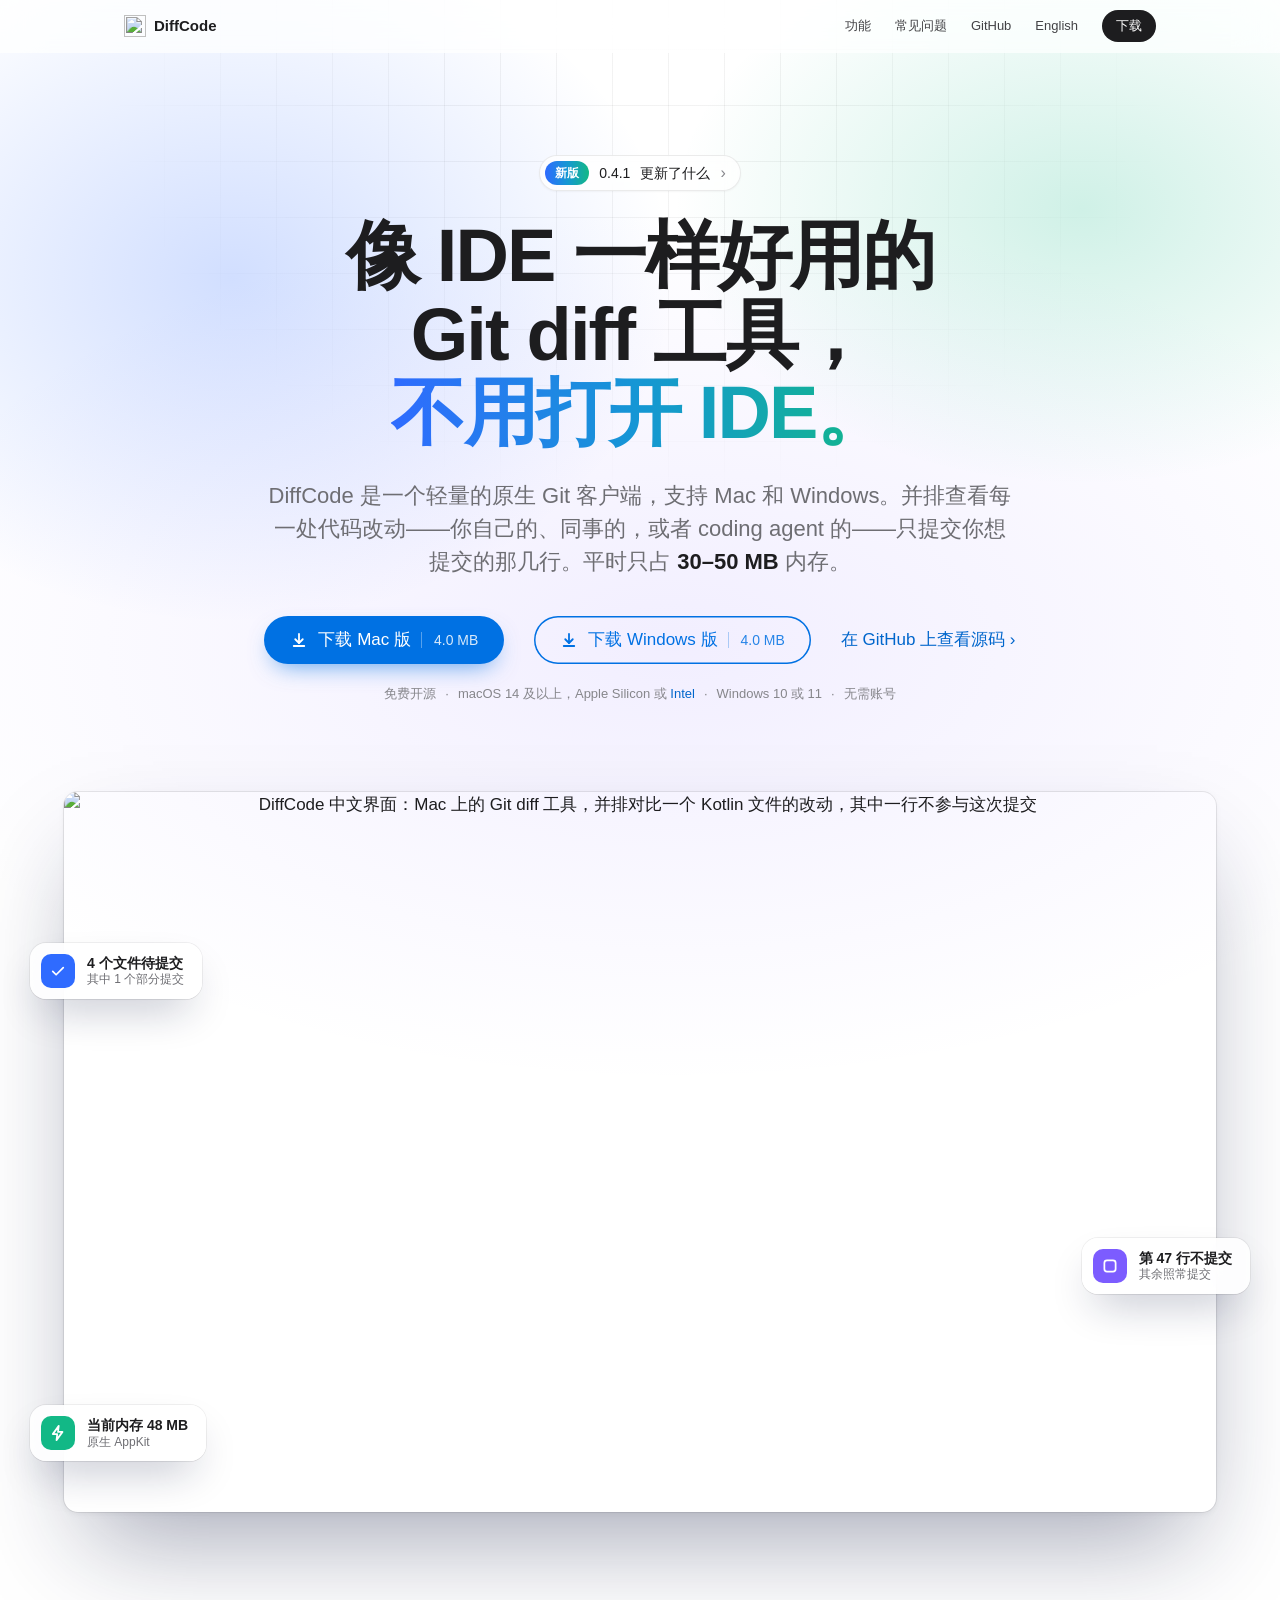
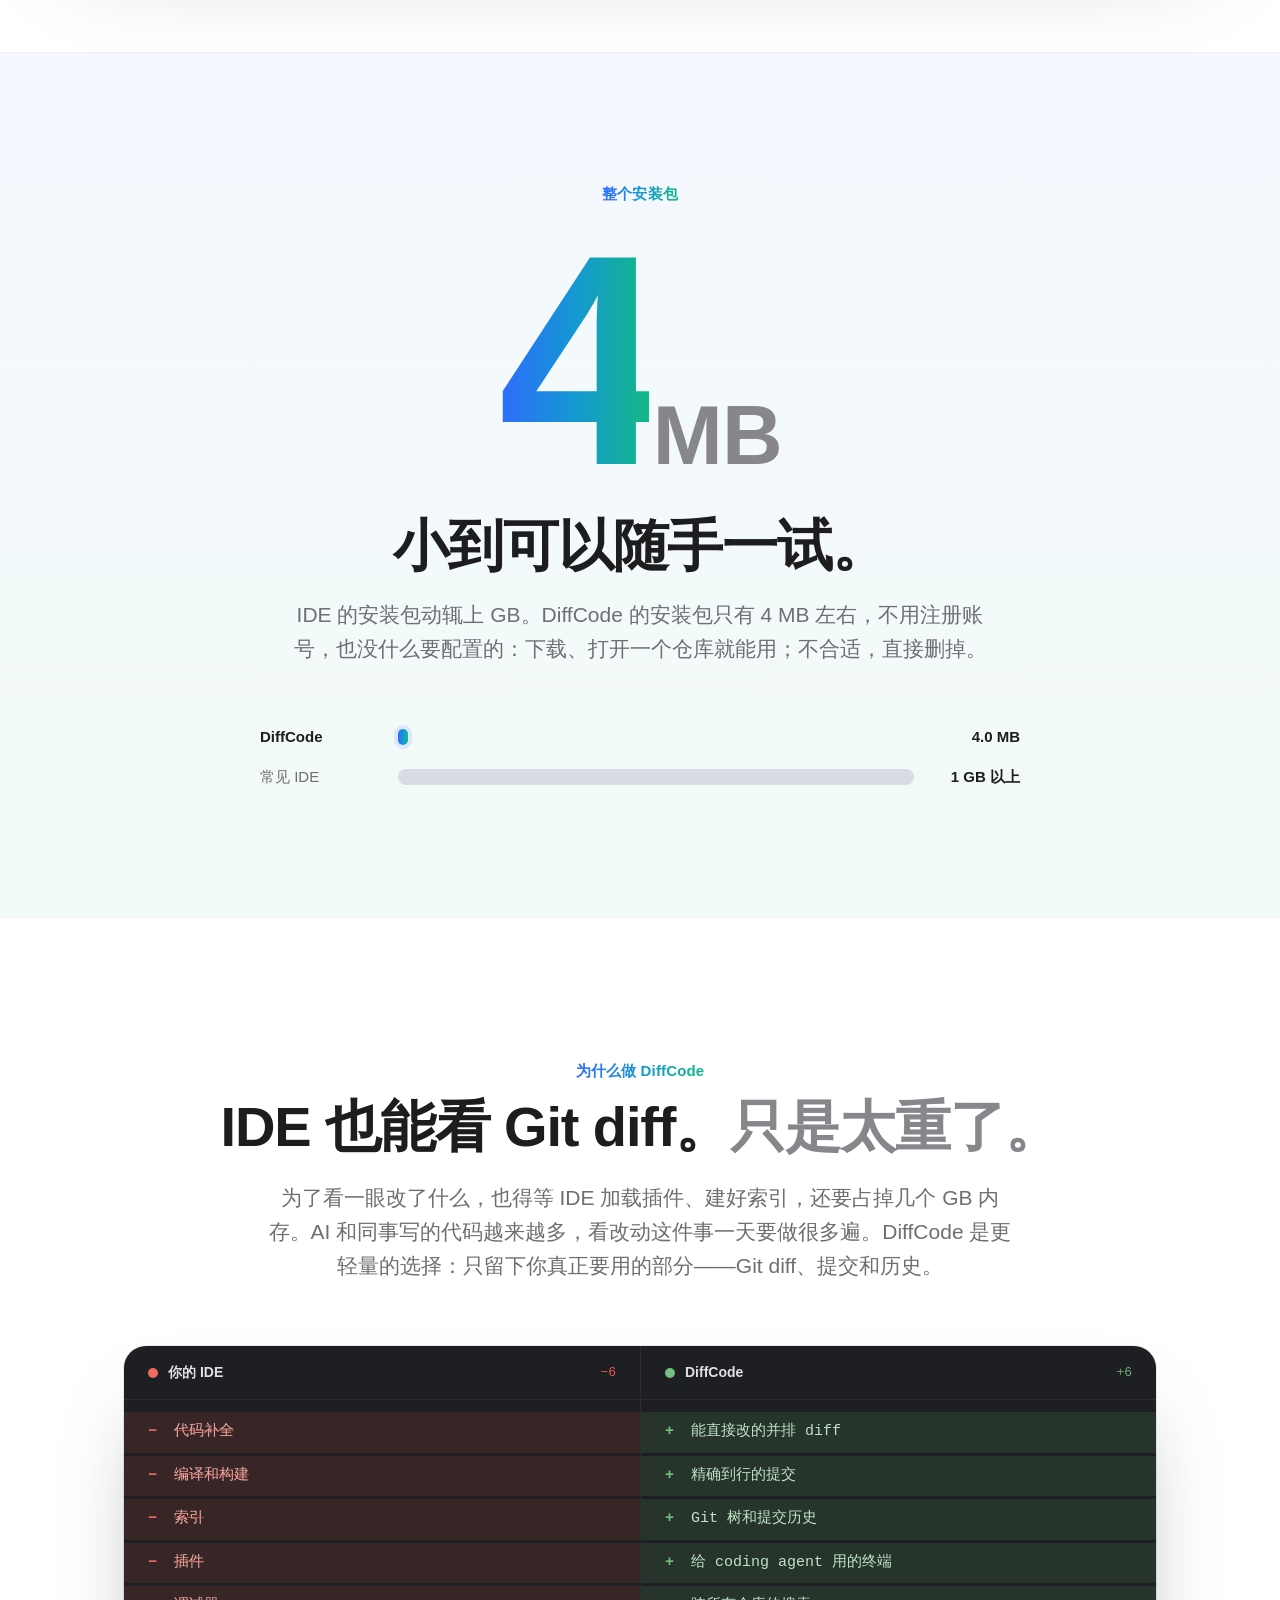
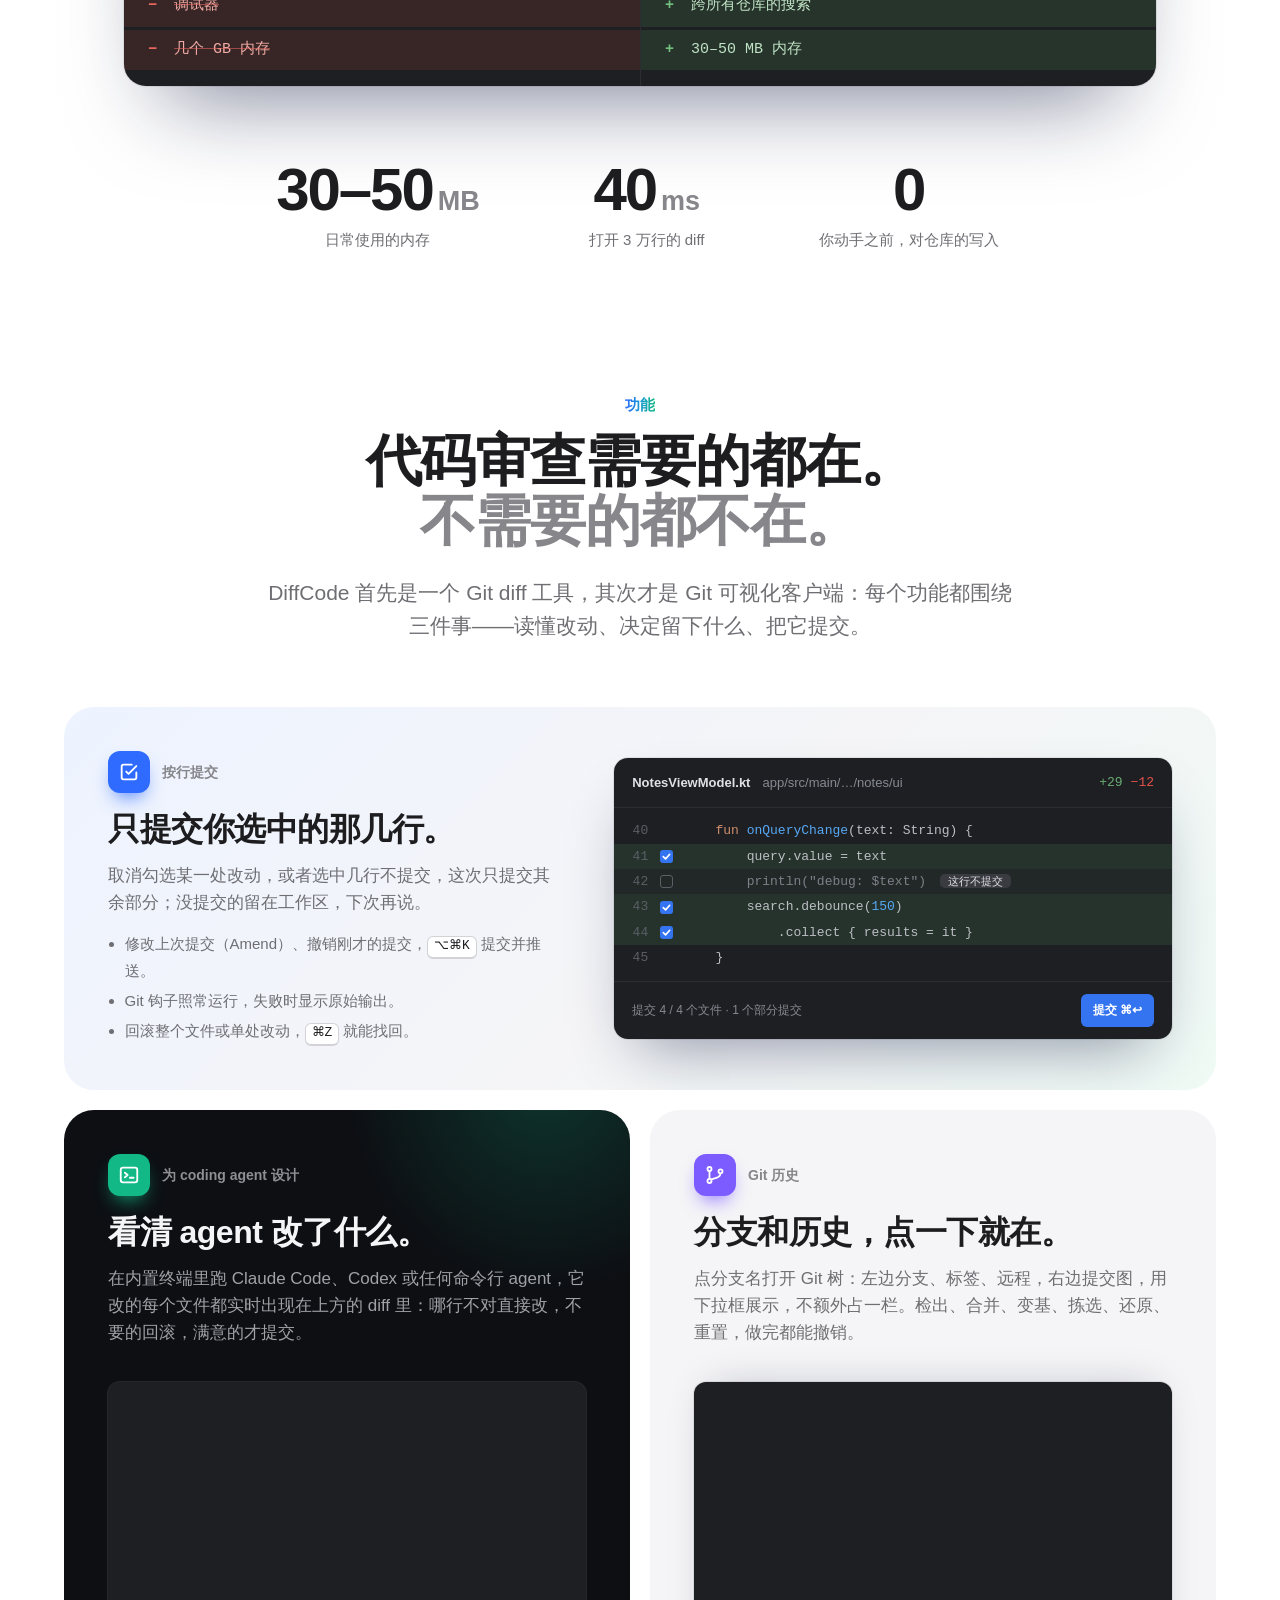
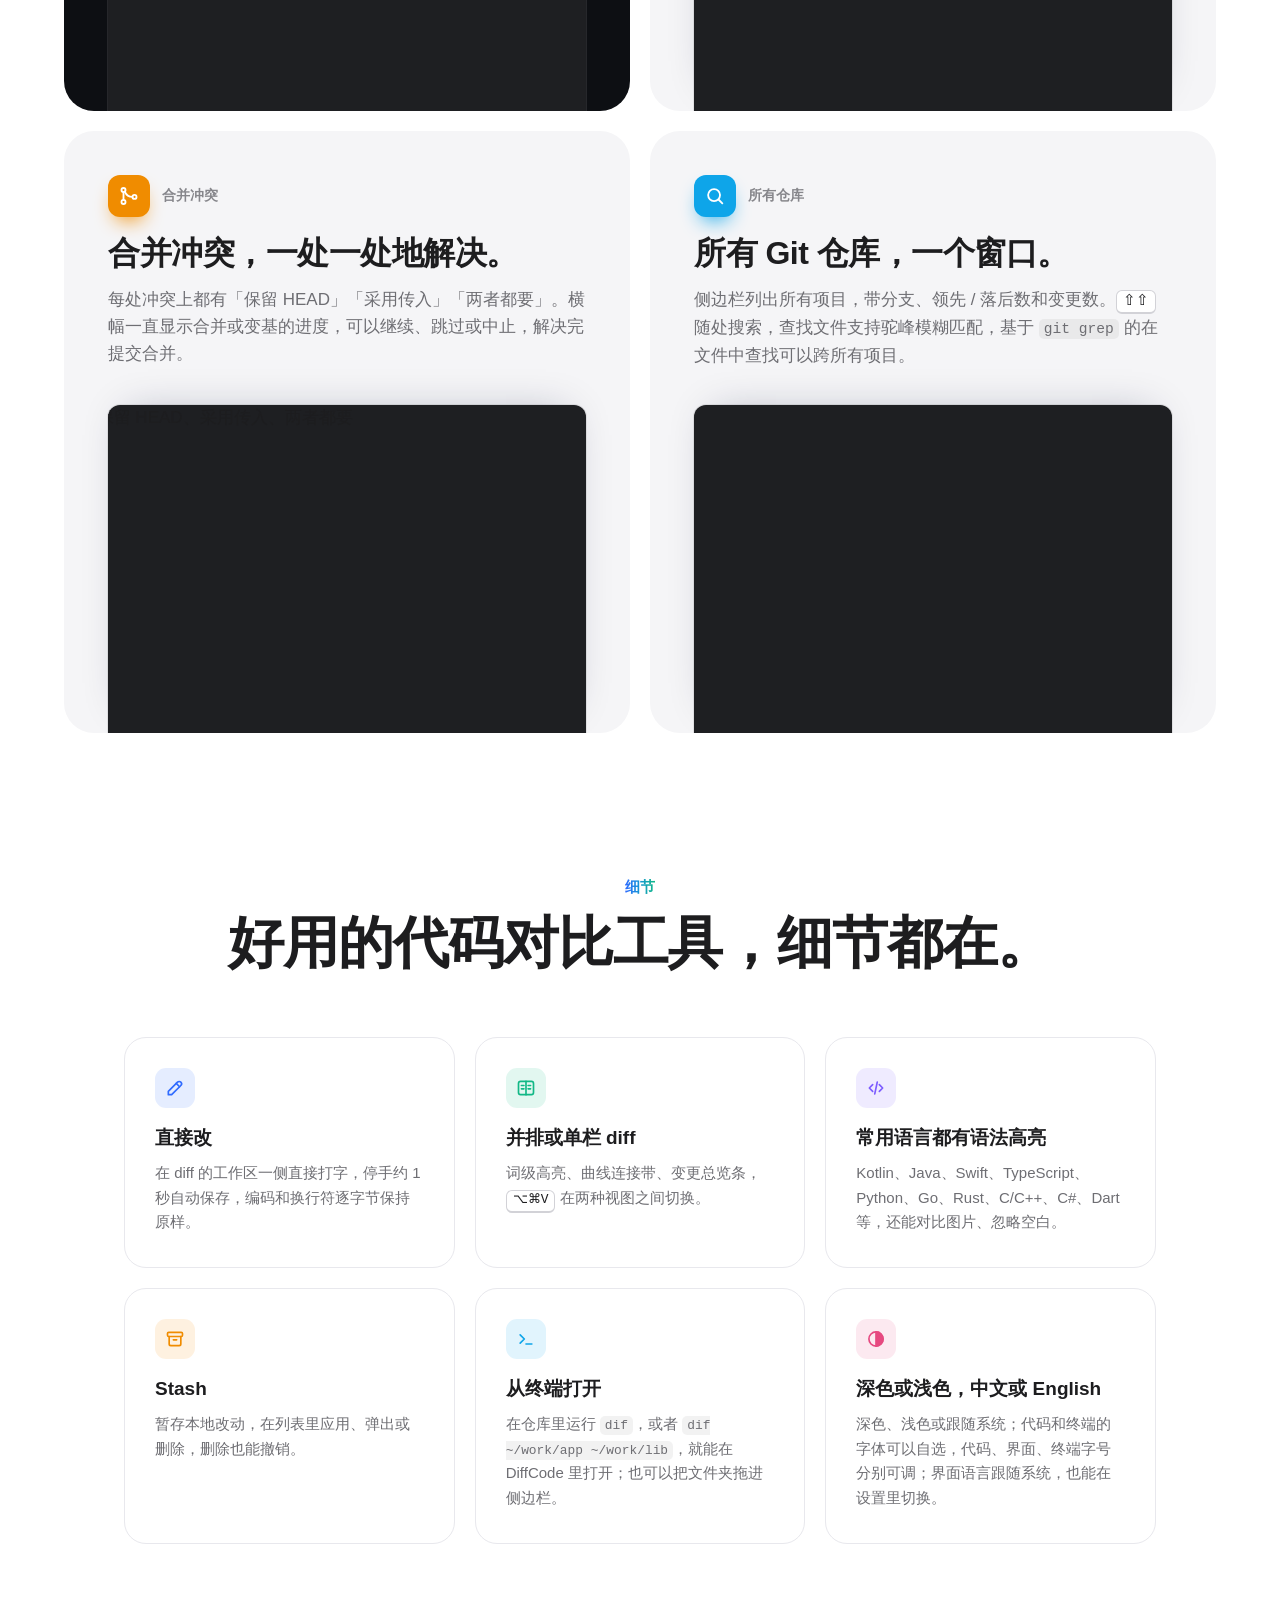
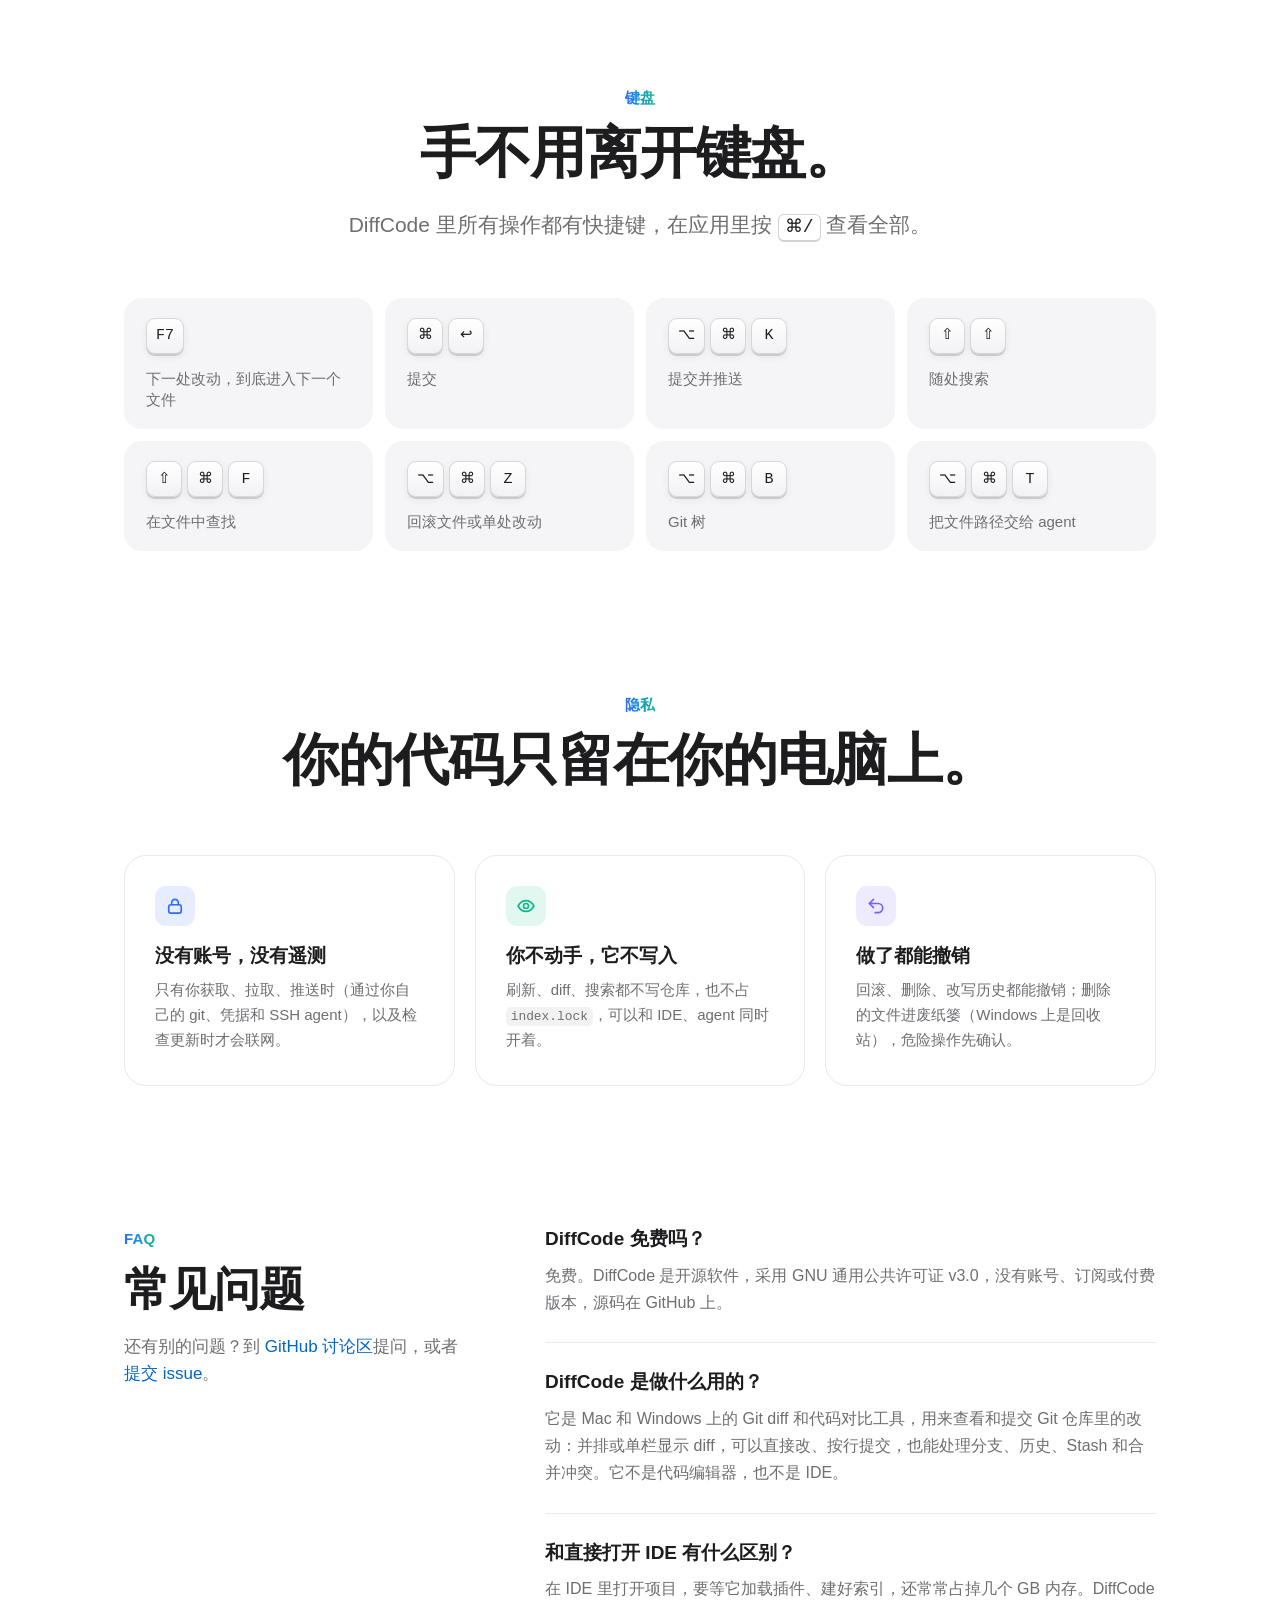
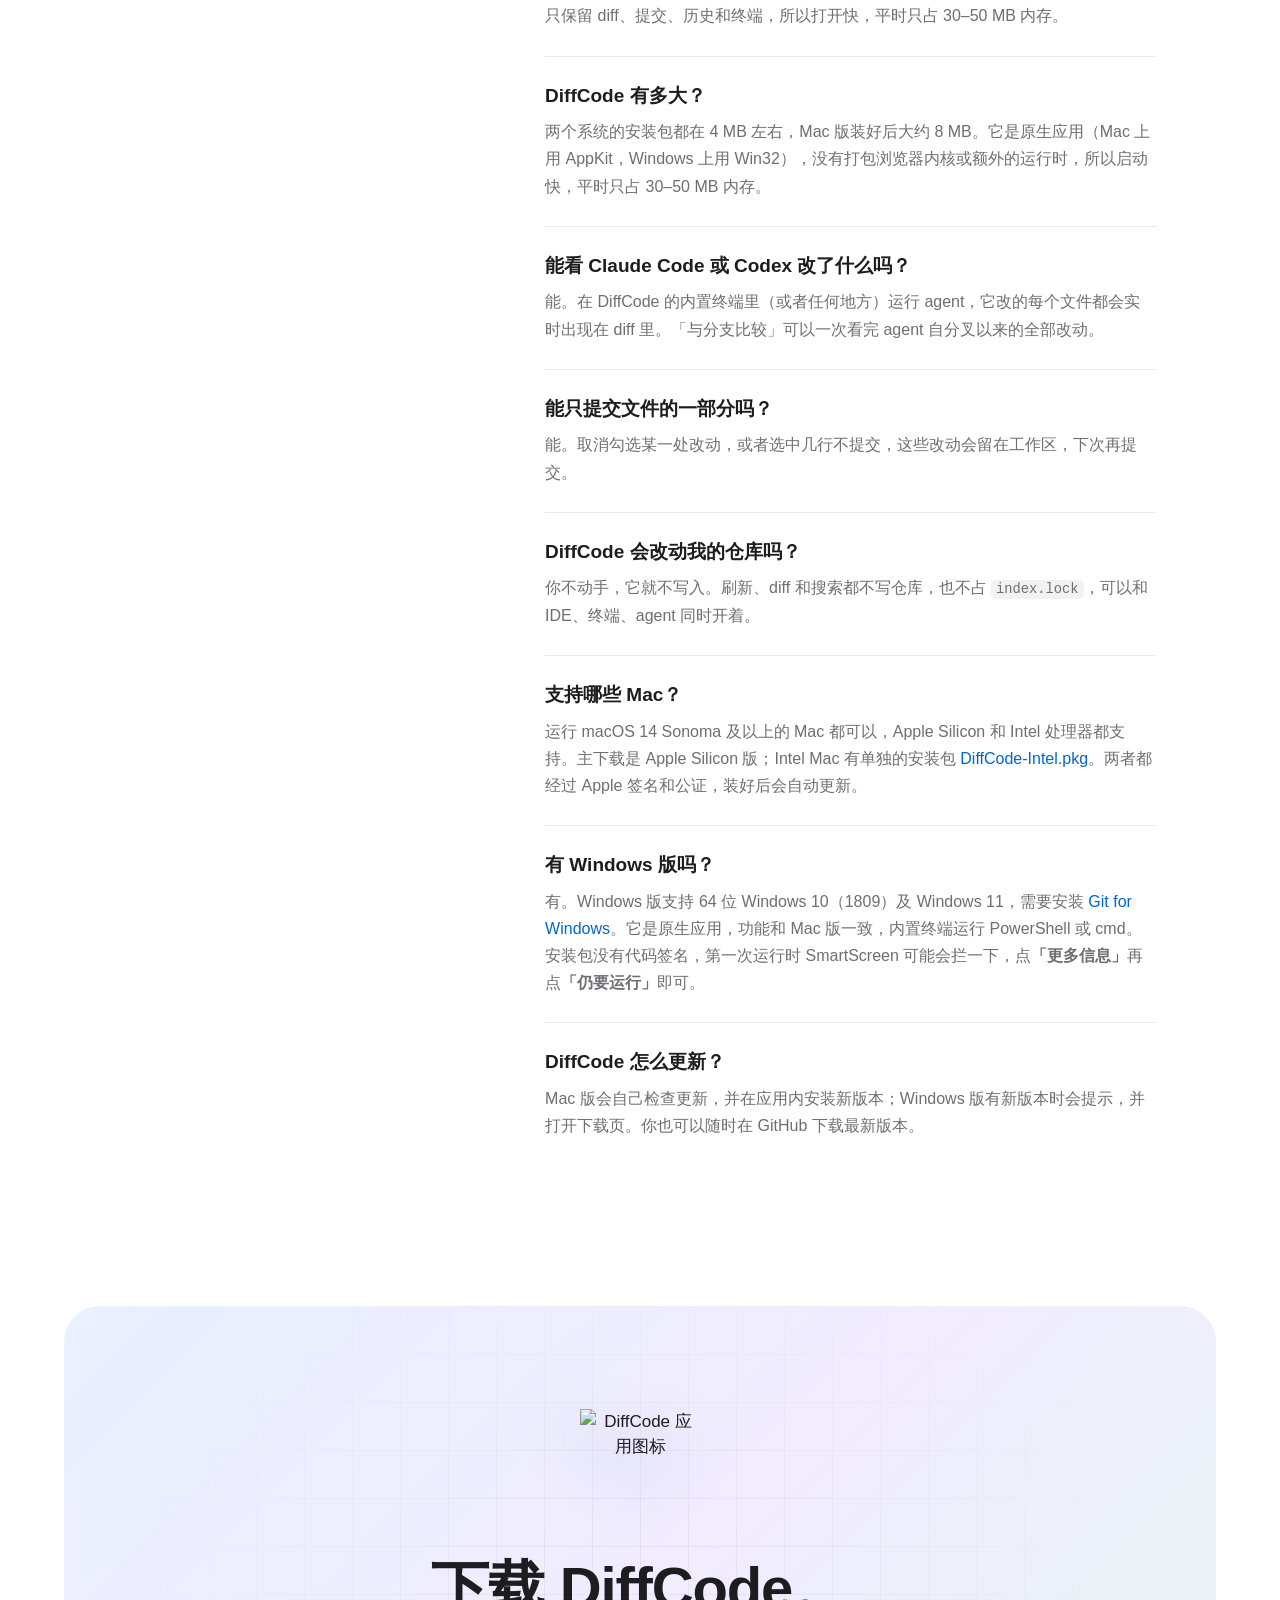
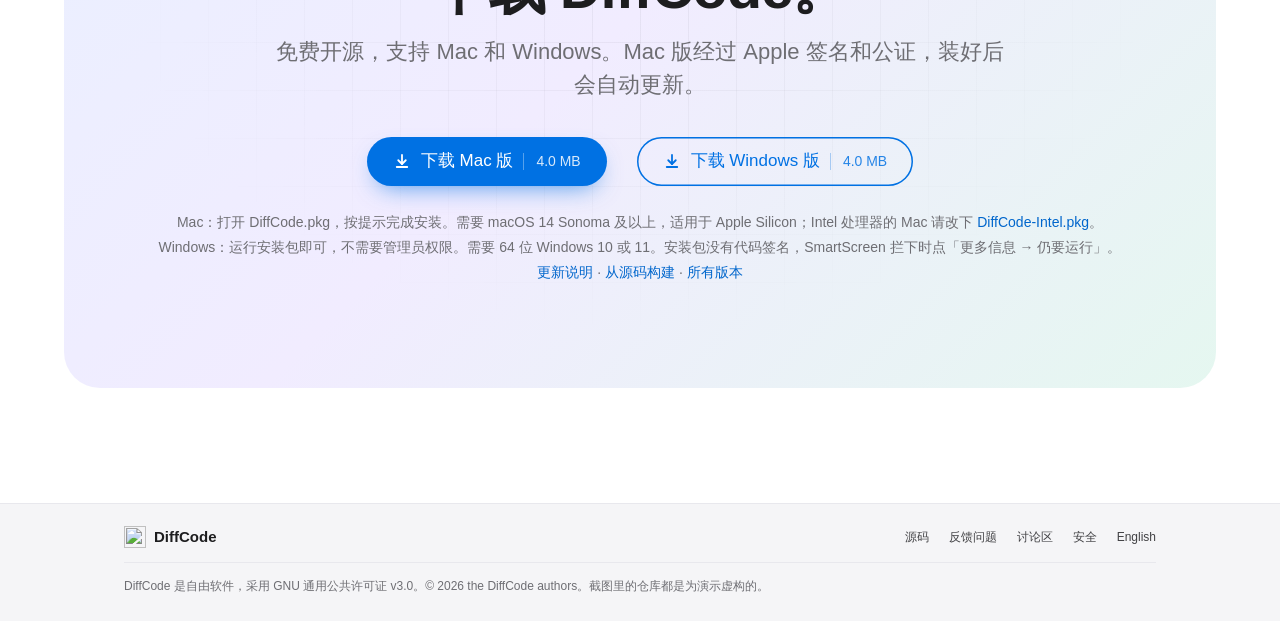
==== commit 01898fac: "Prepare 0.4.1 (8) Co-Authored-By: Claude Opus 5.5 <noreply@anthropic.com>" ====
--- a/site/zh/index.html
+++ b/site/zh/index.html
@@ -110,7 +110,7 @@
 
 <section class="hero">
   <div class="wrap">
-    <a class="badge" href="https://github.com/ihou/DiffCode/releases/latest"><span class="badge-tag">新版</span><span data-version>0.4.0</span> 更新了什么<span class="badge-arrow" aria-hidden="true">›</span></a>
+    <a class="badge" href="https://github.com/ihou/DiffCode/releases/latest"><span class="badge-tag">新版</span><span data-version>0.4.1</span> 更新了什么<span class="badge-arrow" aria-hidden="true">›</span></a>
     <h1>像 IDE 一样好用的 <span class="nw">Git diff 工具，</span><br><span class="nw grad">不用打开 IDE。</span></h1>
     <p class="lede">DiffCode 是一个轻量的原生 Git 客户端，支持 Mac 和 Windows。并排查看每一处代码改动——你自己的、同事的，或者 coding agent 的——只提交你想提交的那几行。平时只占 <strong class="nw">30–50 MB</strong> 内存。</p>
     <div class="cta">
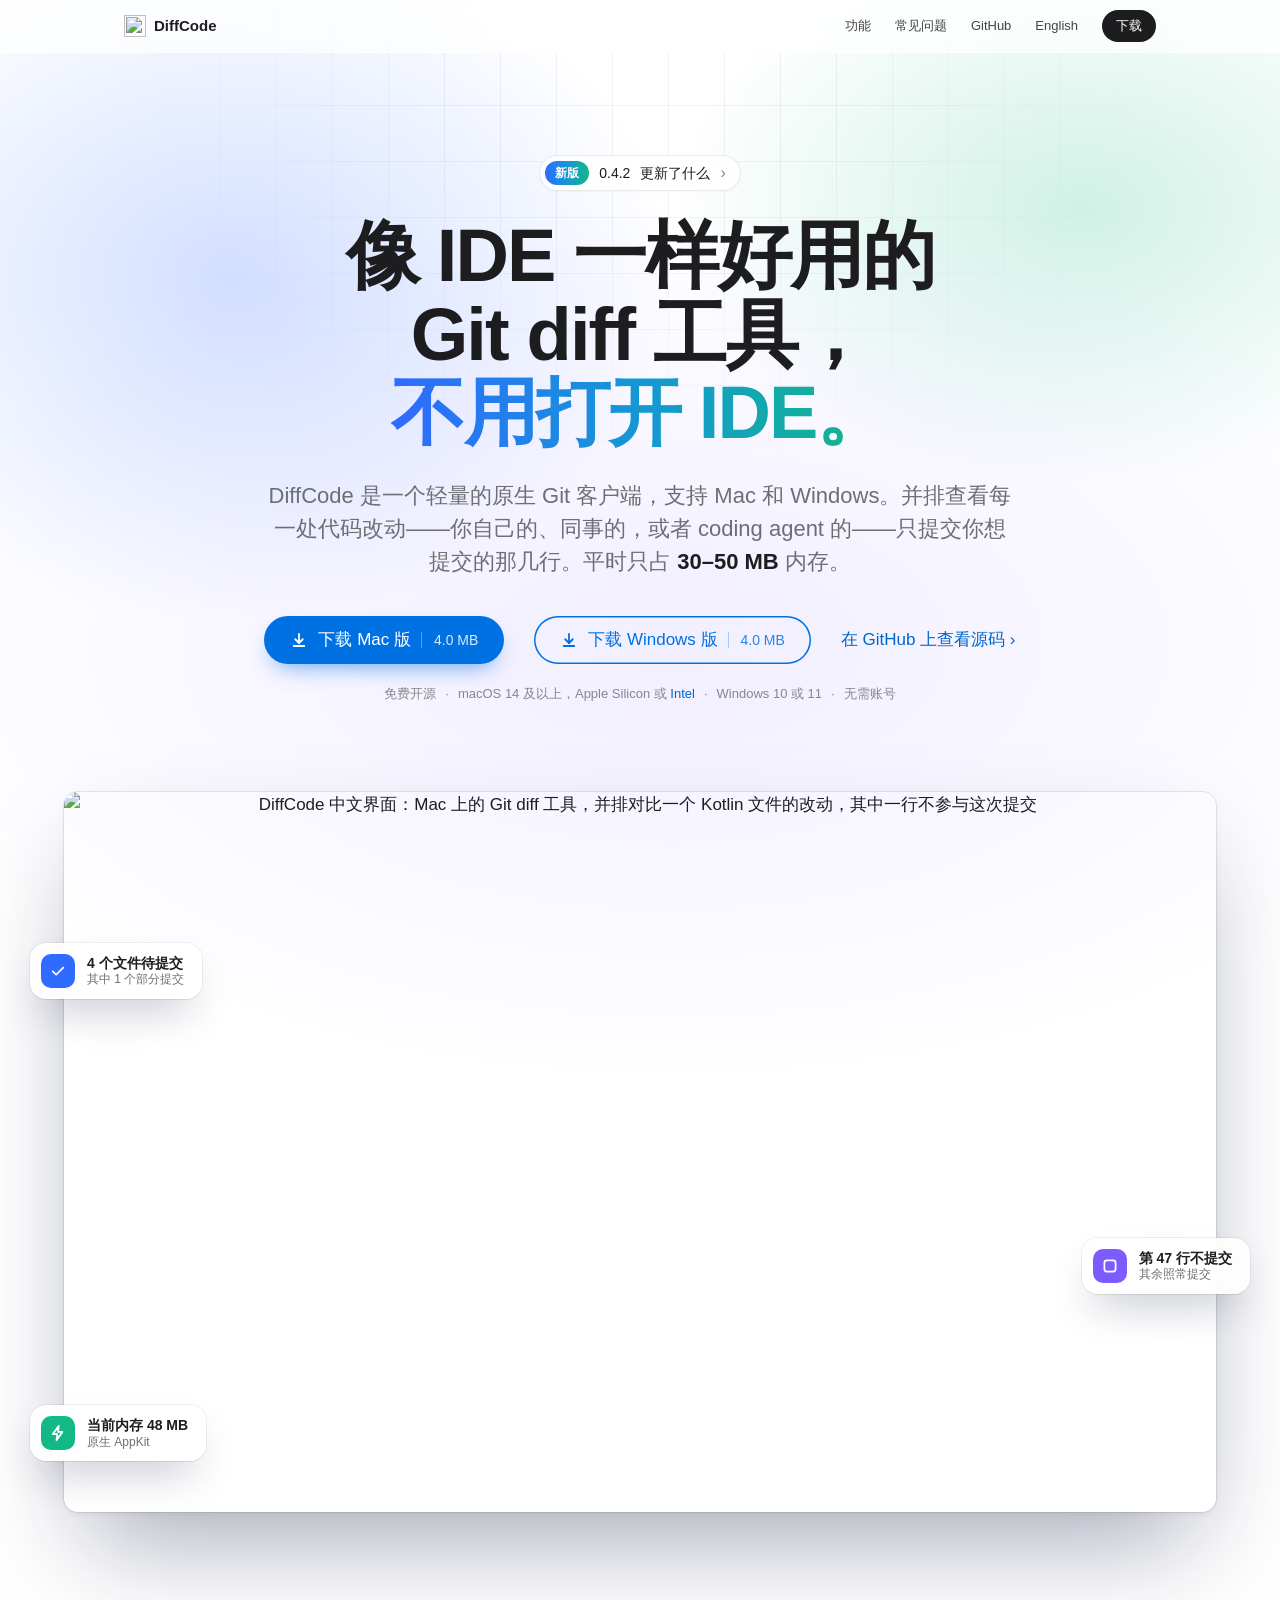
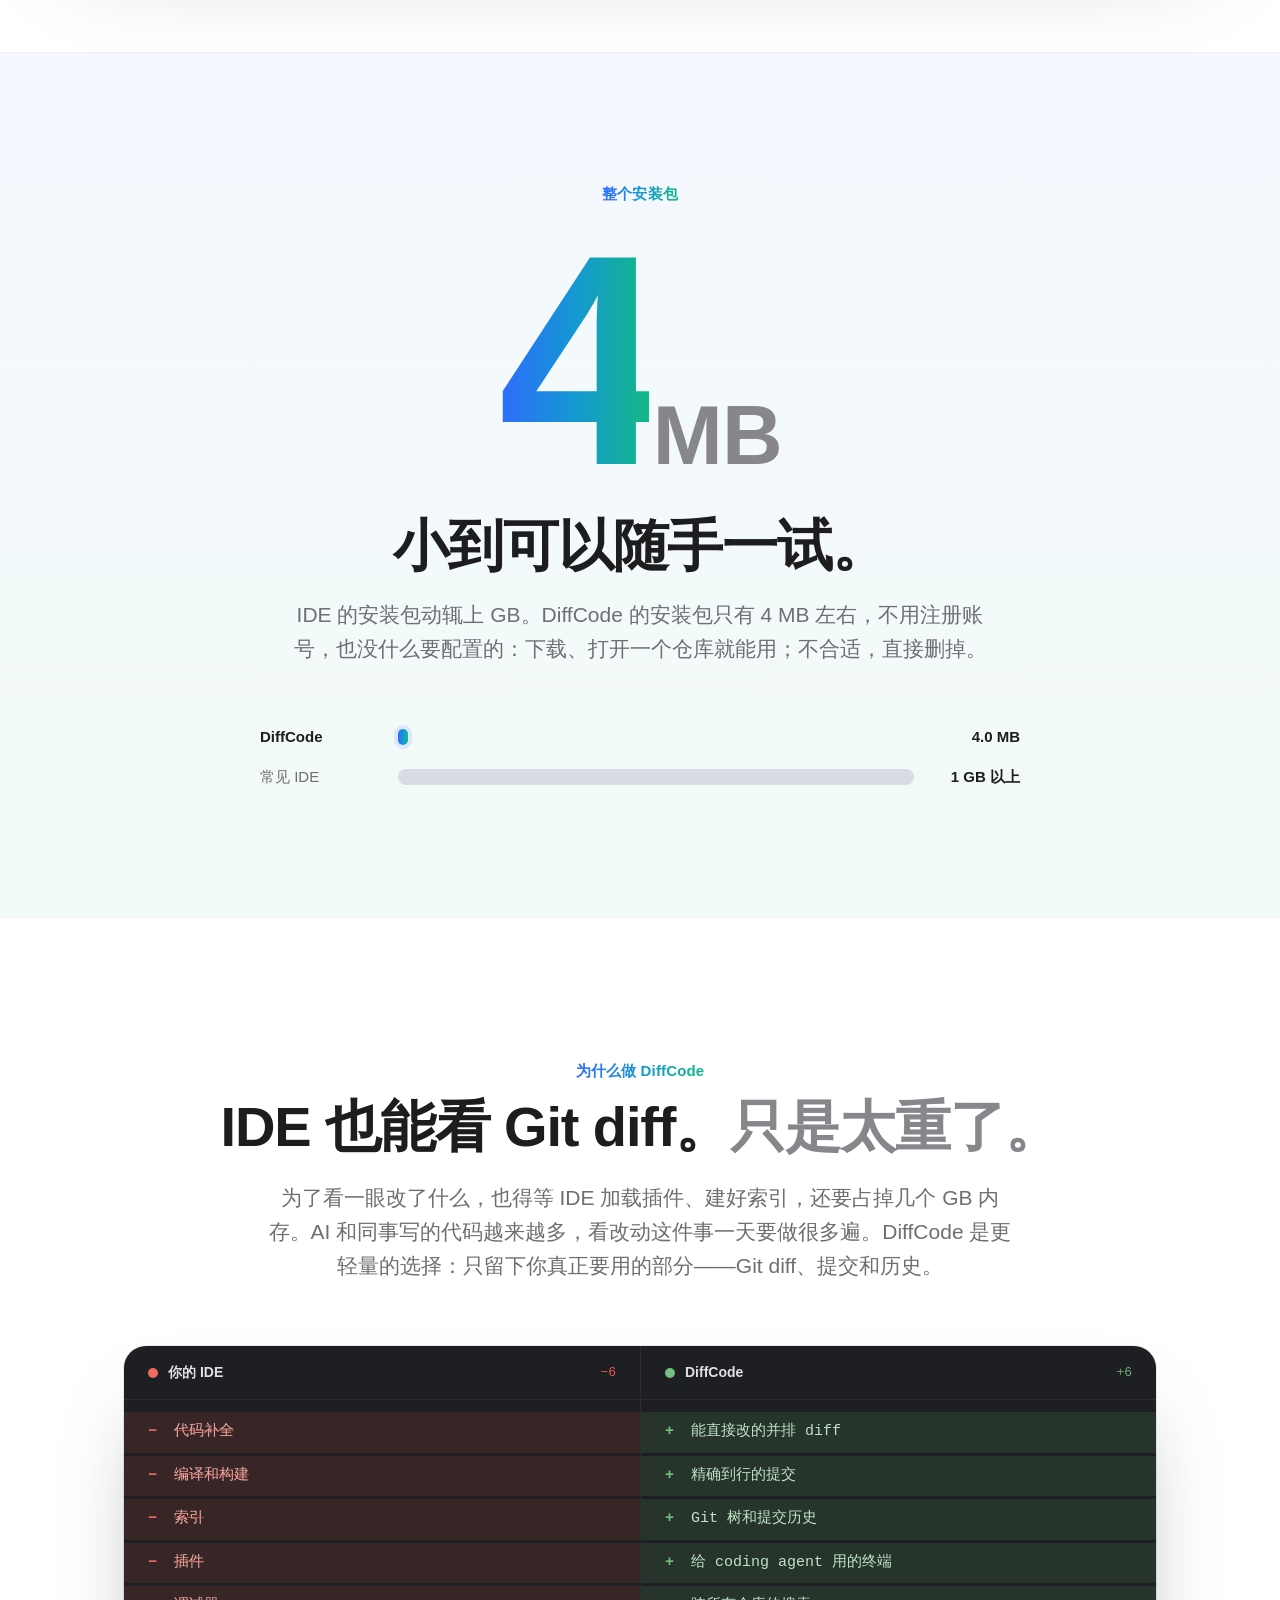
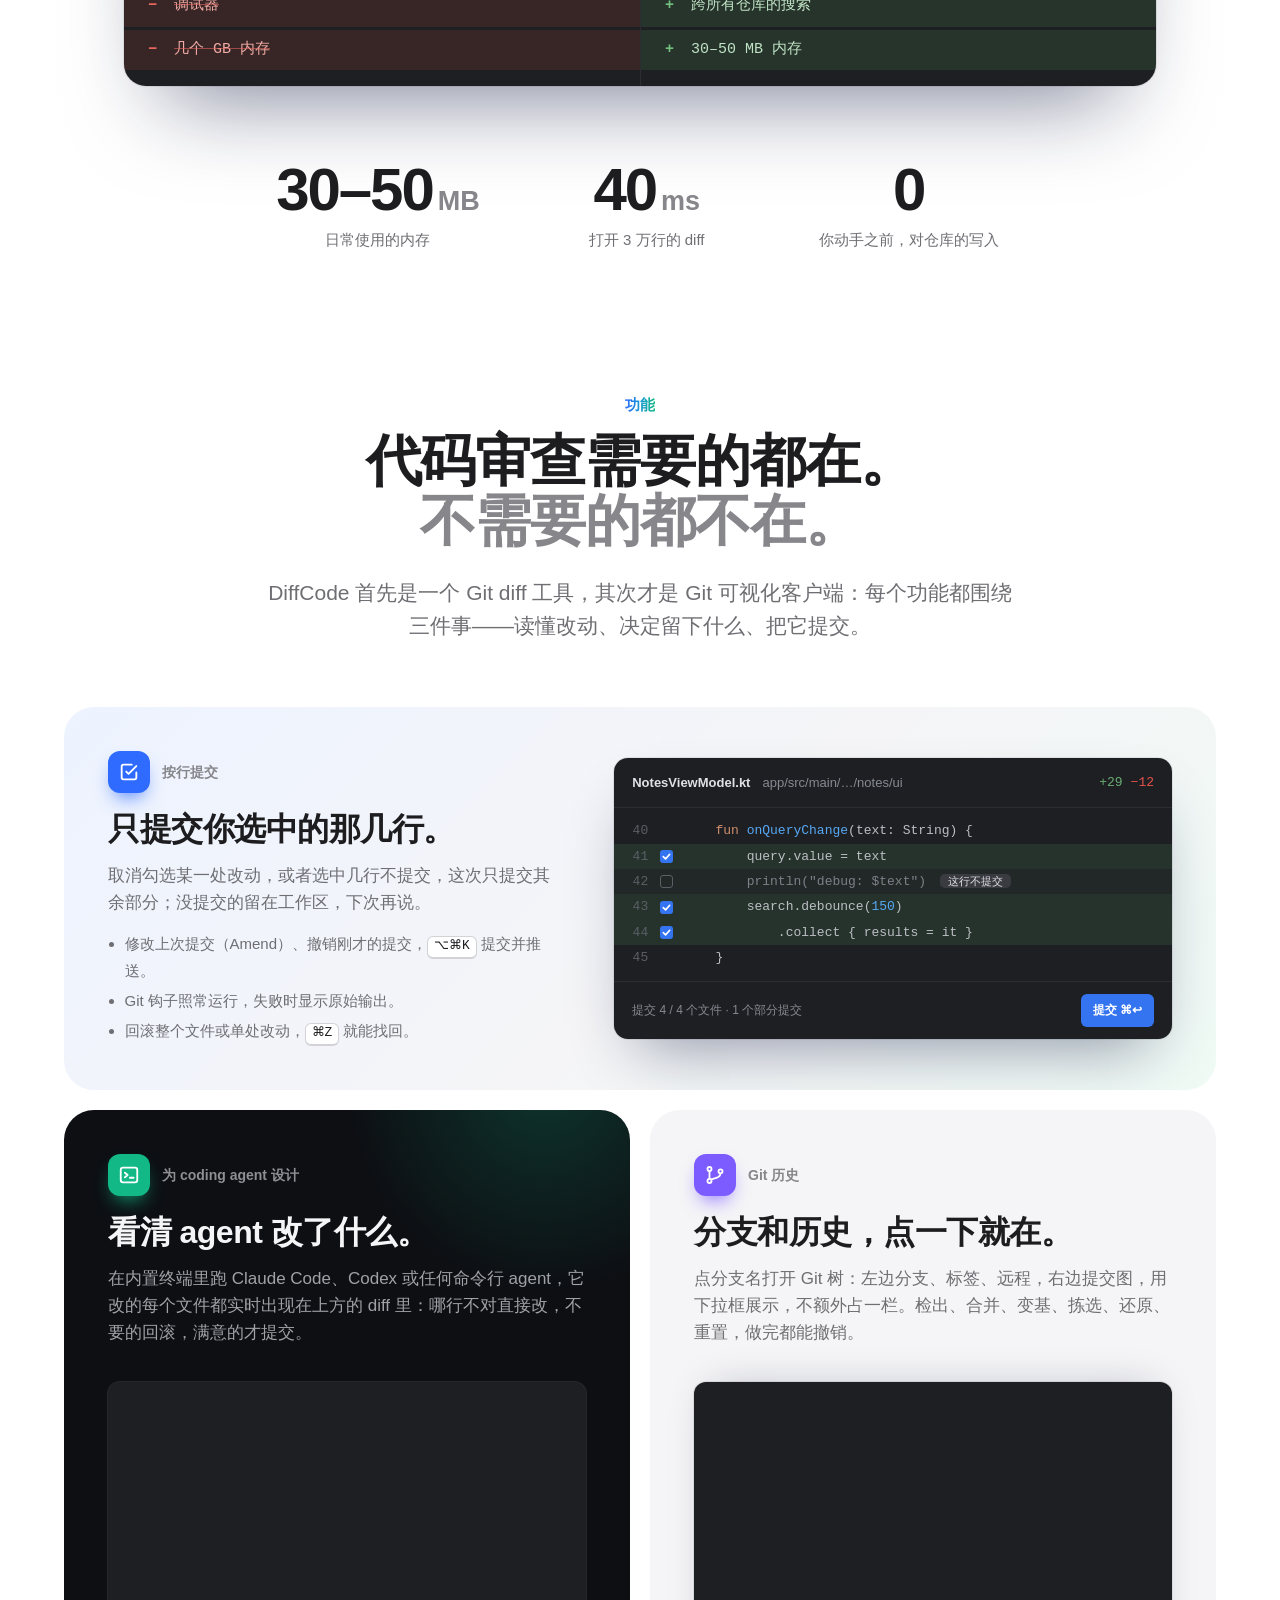
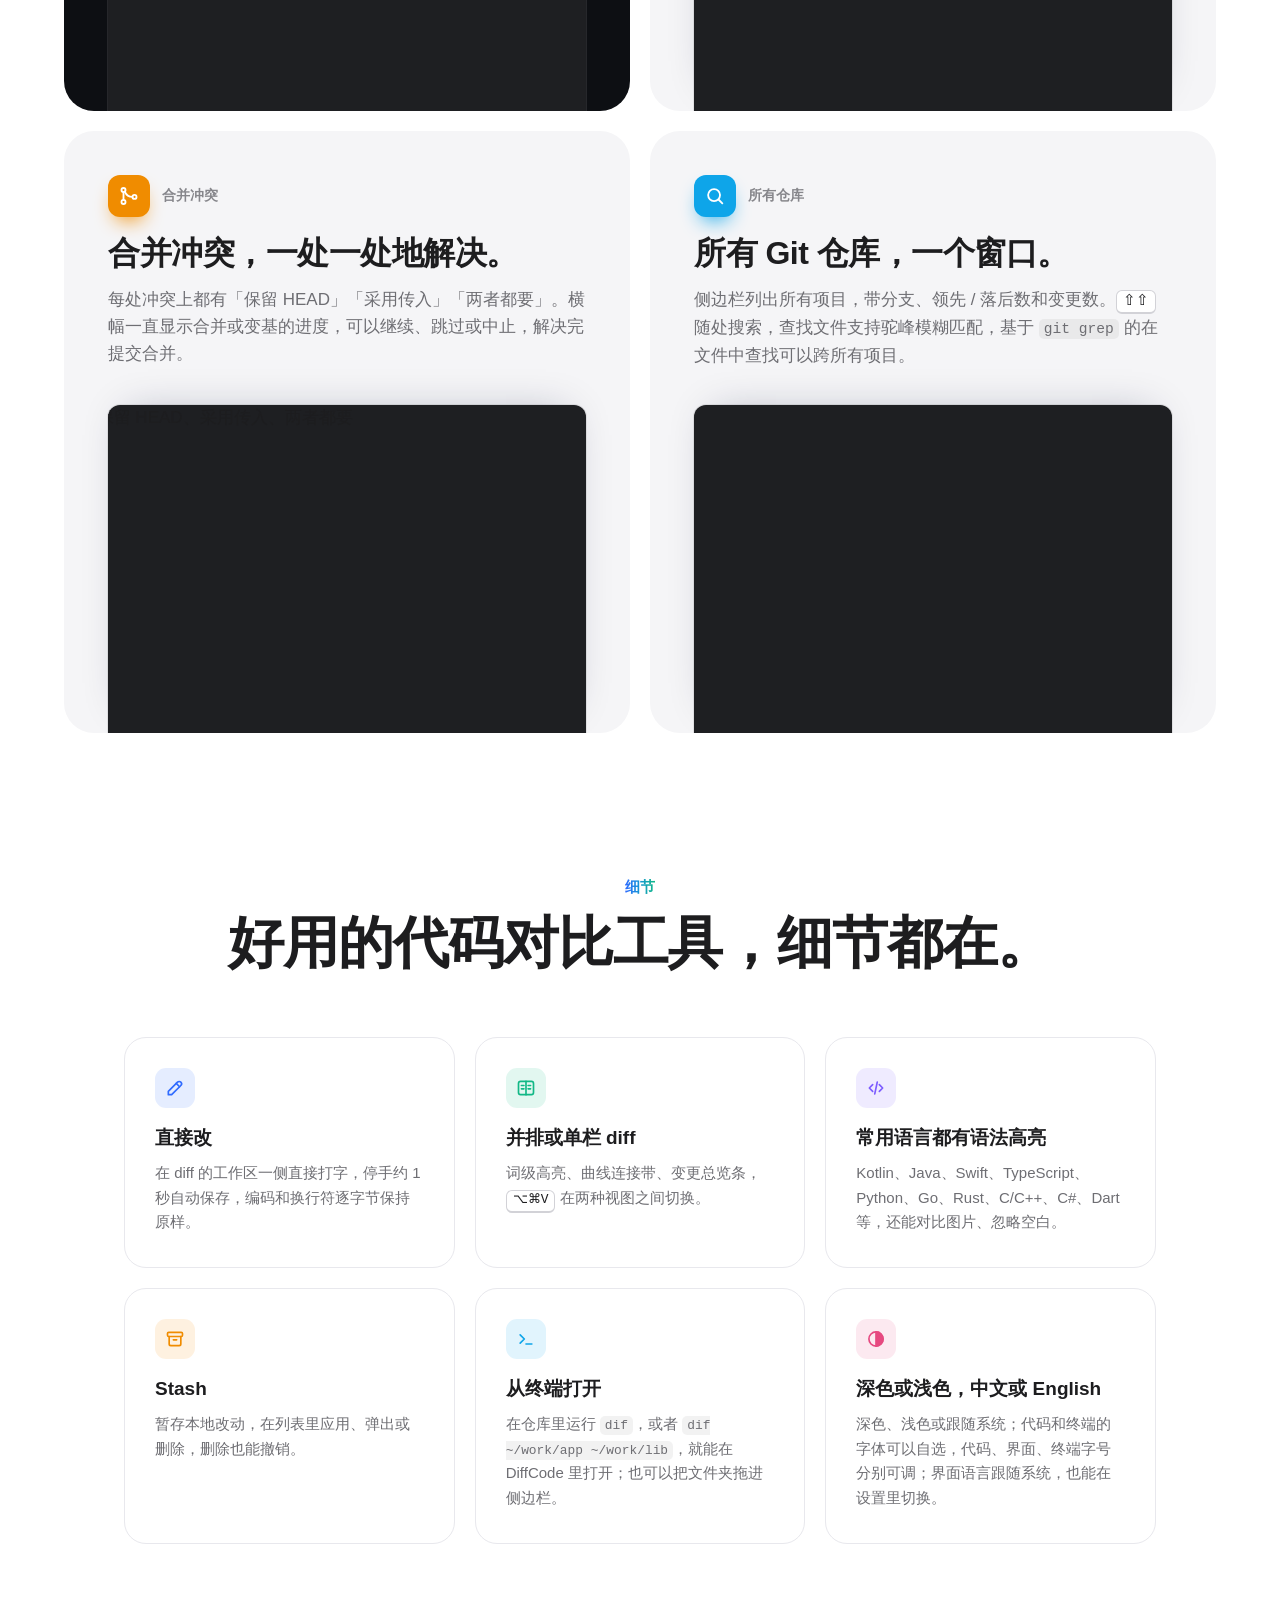
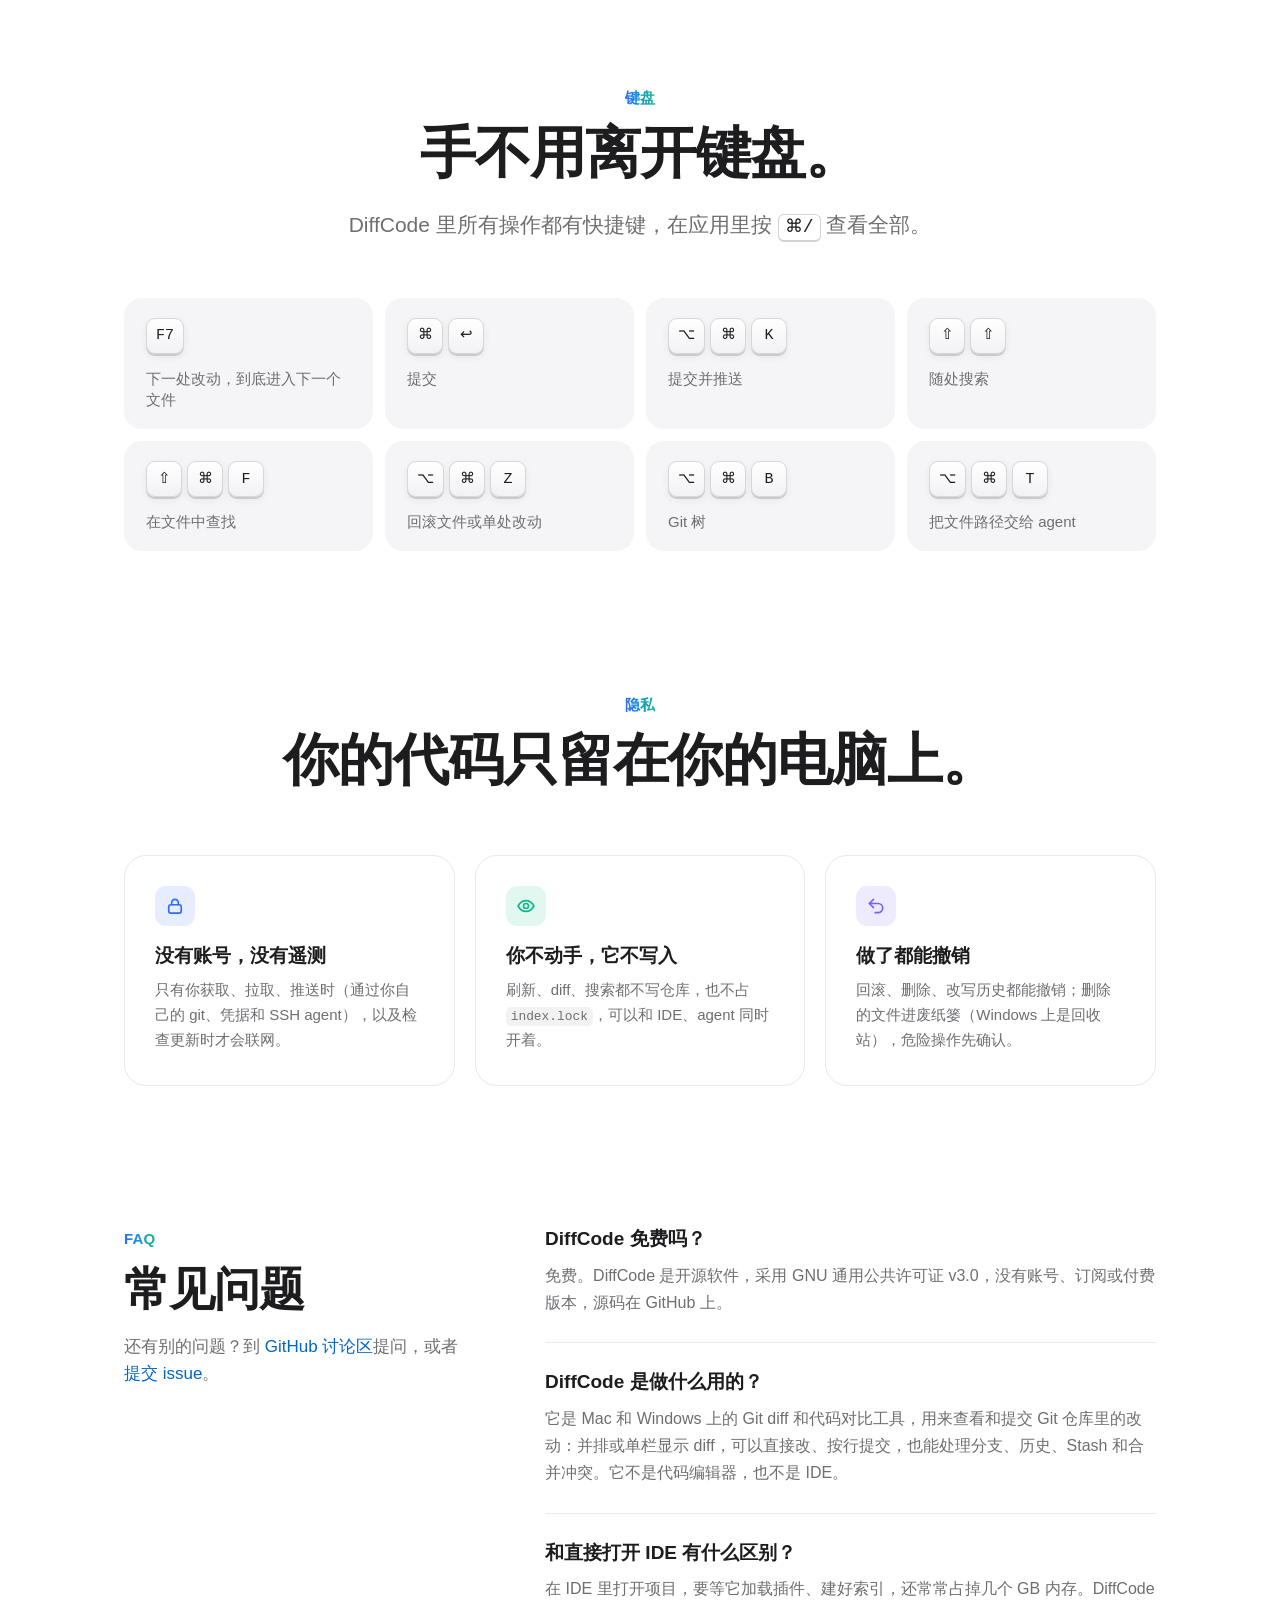
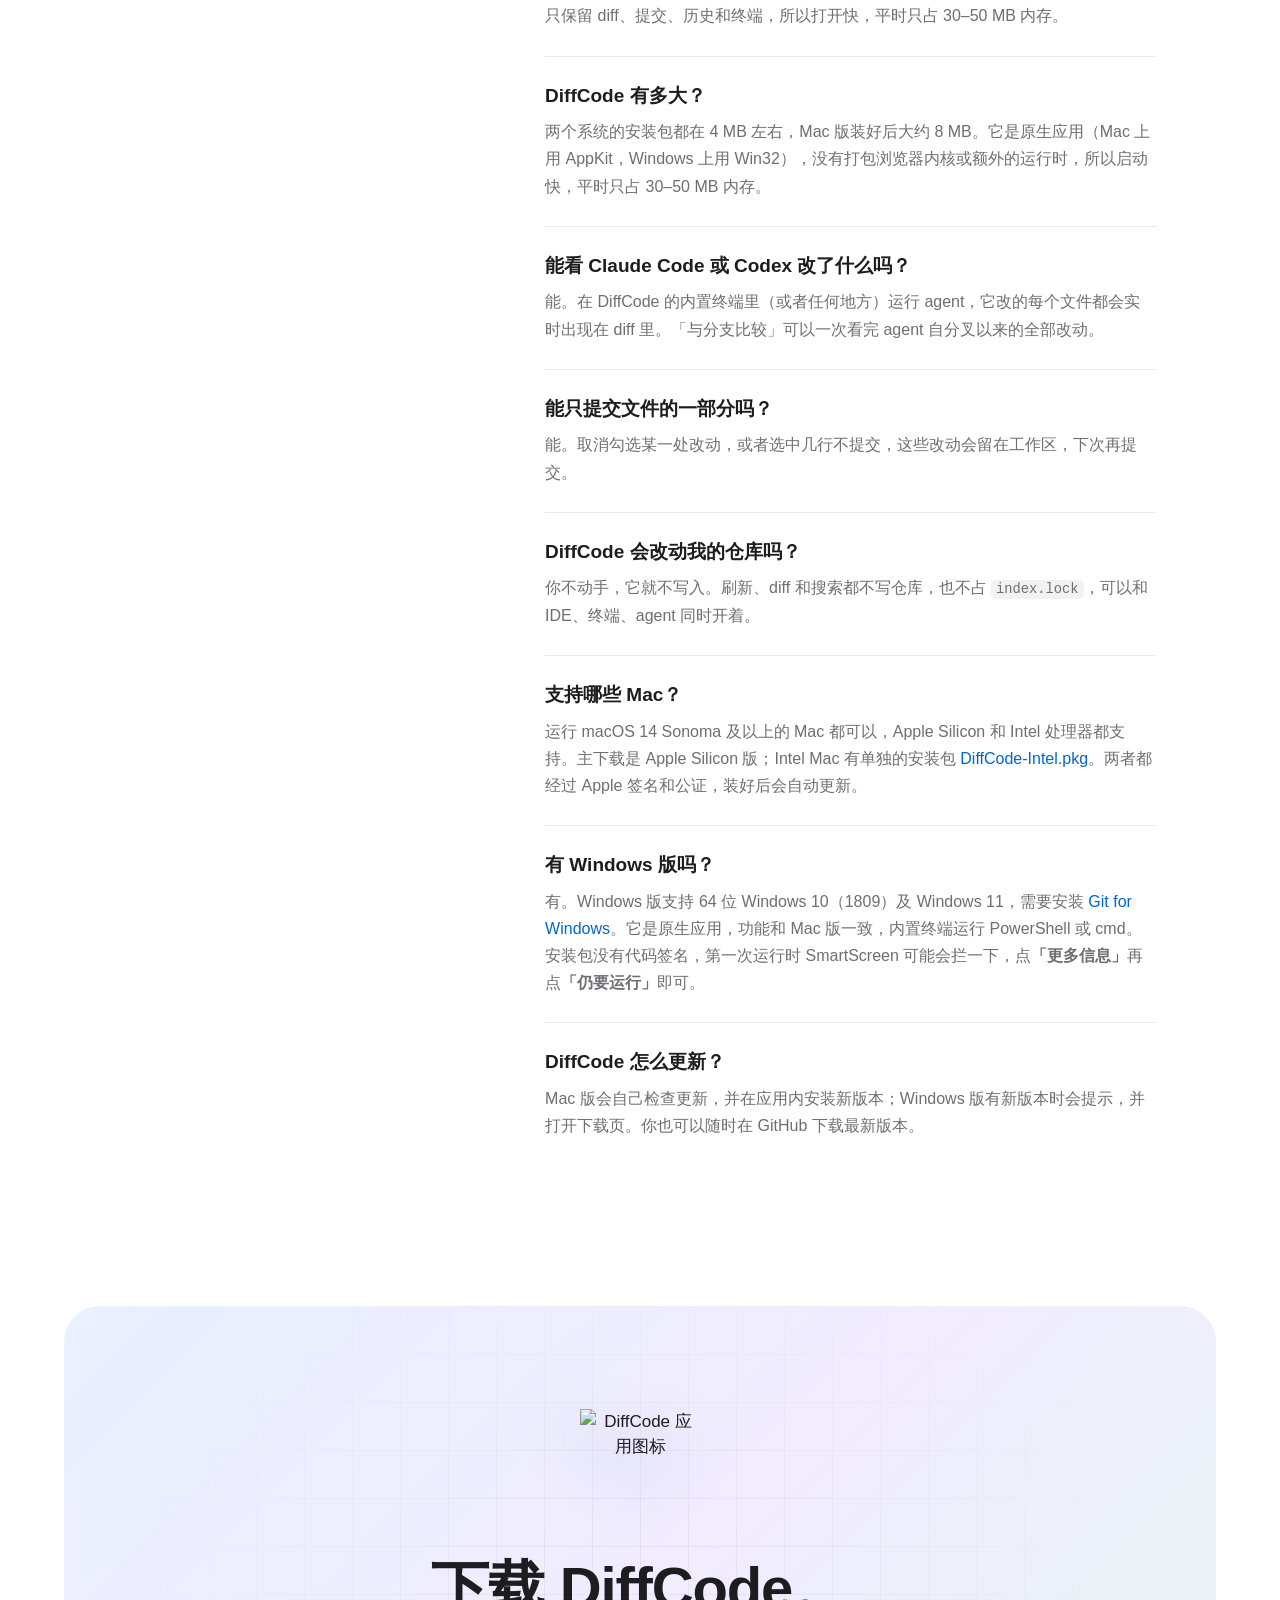
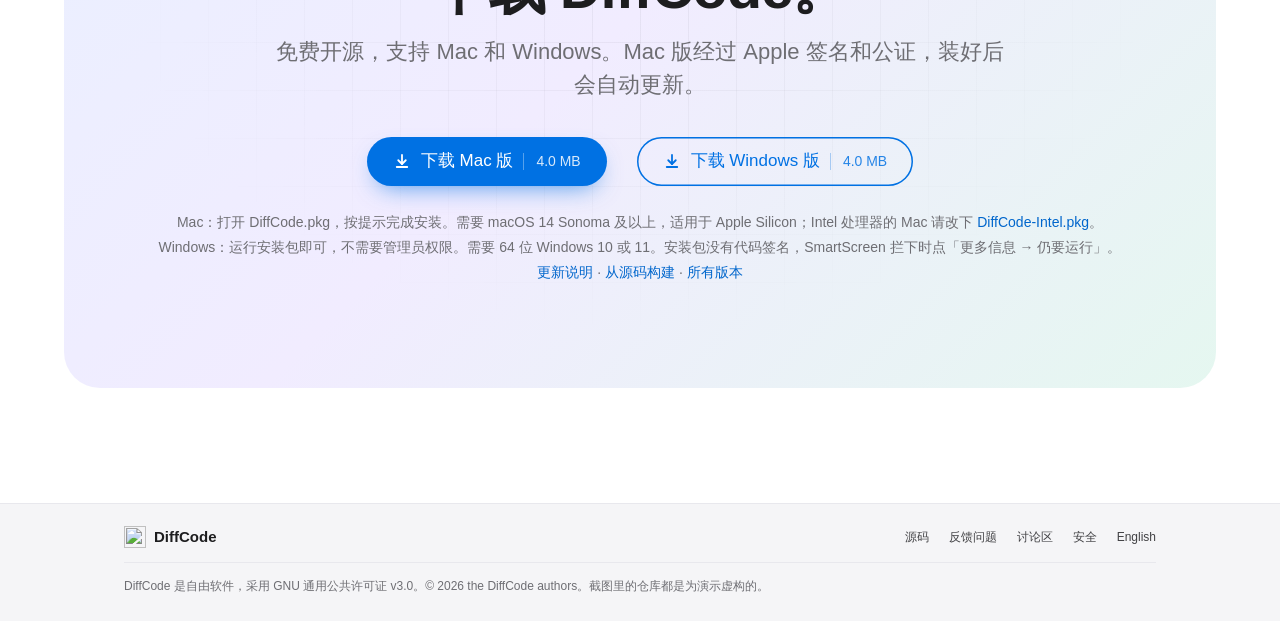
==== commit 8b51341b: "Prepare 0.4.2 (9) Co-Authored-By: Claude Opus 5.5 <noreply@anthropic.com>" ====
--- a/site/zh/index.html
+++ b/site/zh/index.html
@@ -110,7 +110,7 @@
 
 <section class="hero">
   <div class="wrap">
-    <a class="badge" href="https://github.com/ihou/DiffCode/releases/latest"><span class="badge-tag">新版</span><span data-version>0.4.1</span> 更新了什么<span class="badge-arrow" aria-hidden="true">›</span></a>
+    <a class="badge" href="https://github.com/ihou/DiffCode/releases/latest"><span class="badge-tag">新版</span><span data-version>0.4.2</span> 更新了什么<span class="badge-arrow" aria-hidden="true">›</span></a>
     <h1>像 IDE 一样好用的 <span class="nw">Git diff 工具，</span><br><span class="nw grad">不用打开 IDE。</span></h1>
     <p class="lede">DiffCode 是一个轻量的原生 Git 客户端，支持 Mac 和 Windows。并排查看每一处代码改动——你自己的、同事的，或者 coding agent 的——只提交你想提交的那几行。平时只占 <strong class="nw">30–50 MB</strong> 内存。</p>
     <div class="cta">
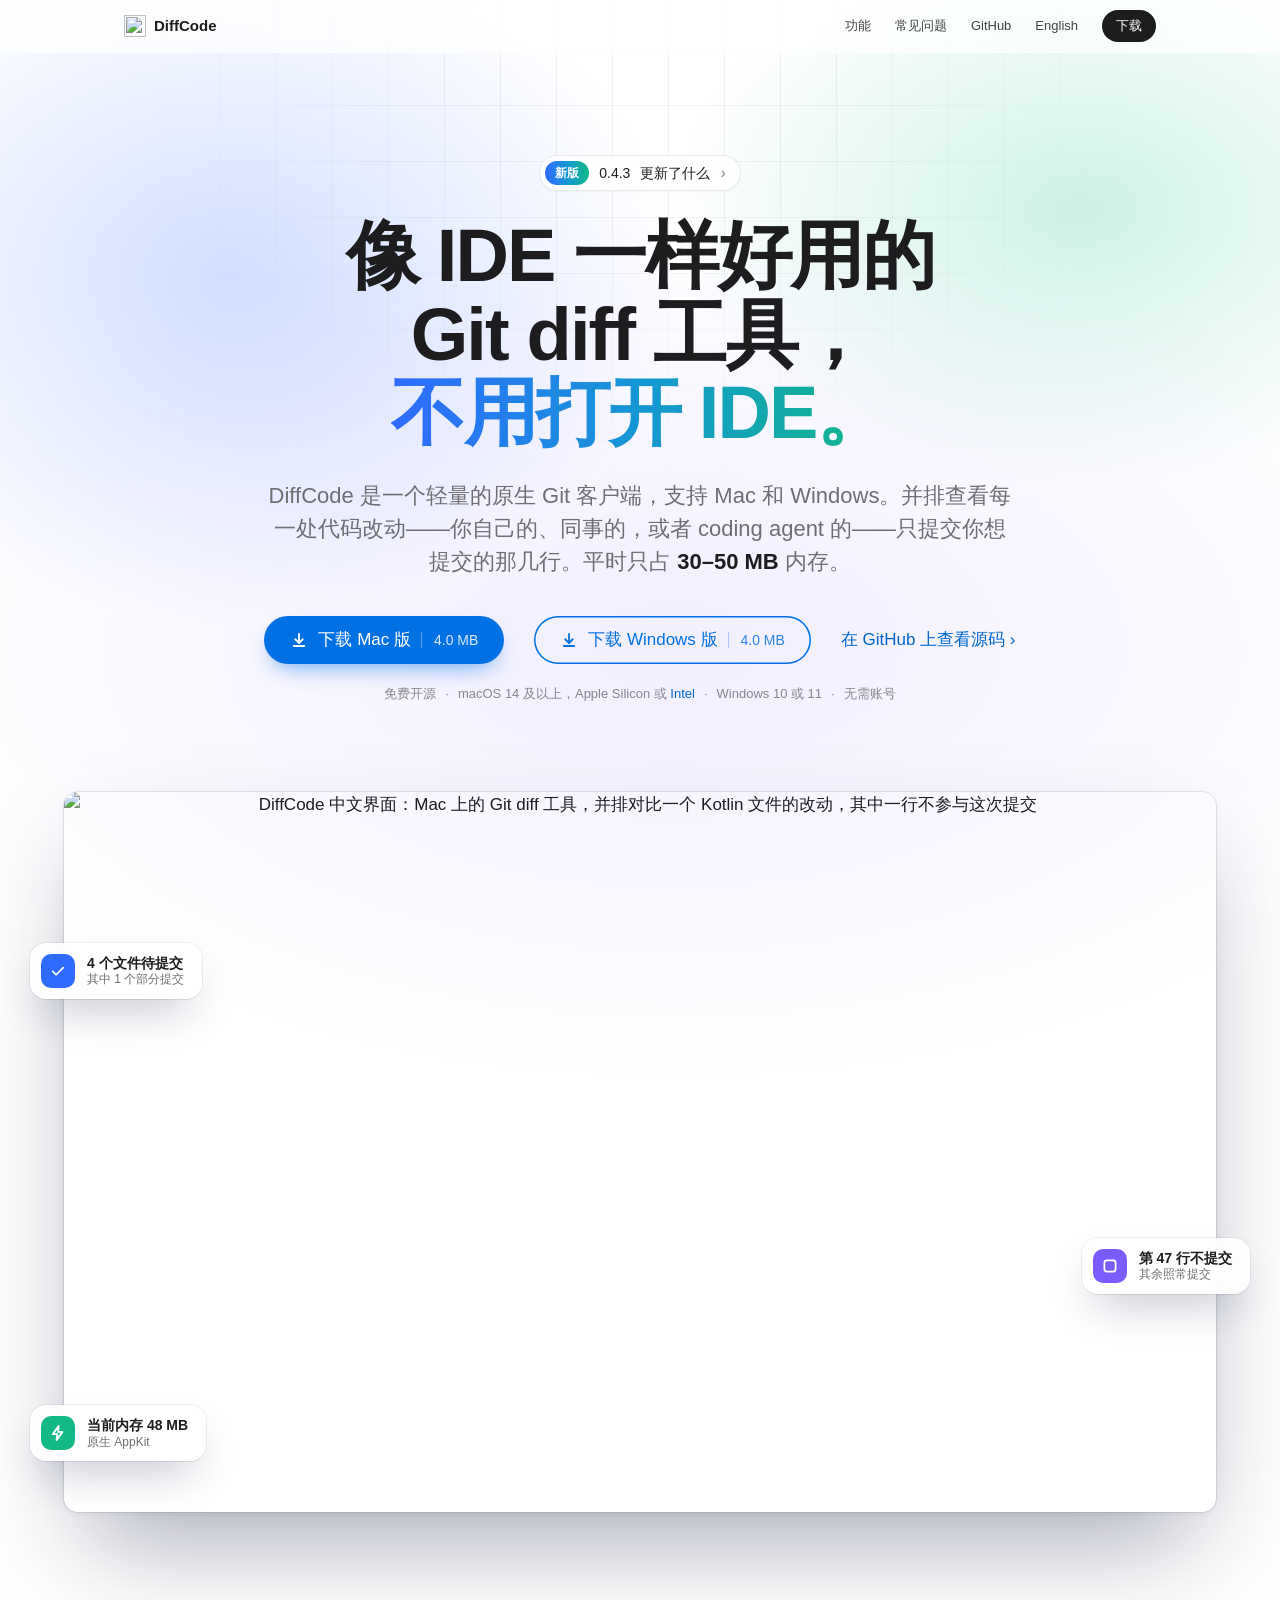
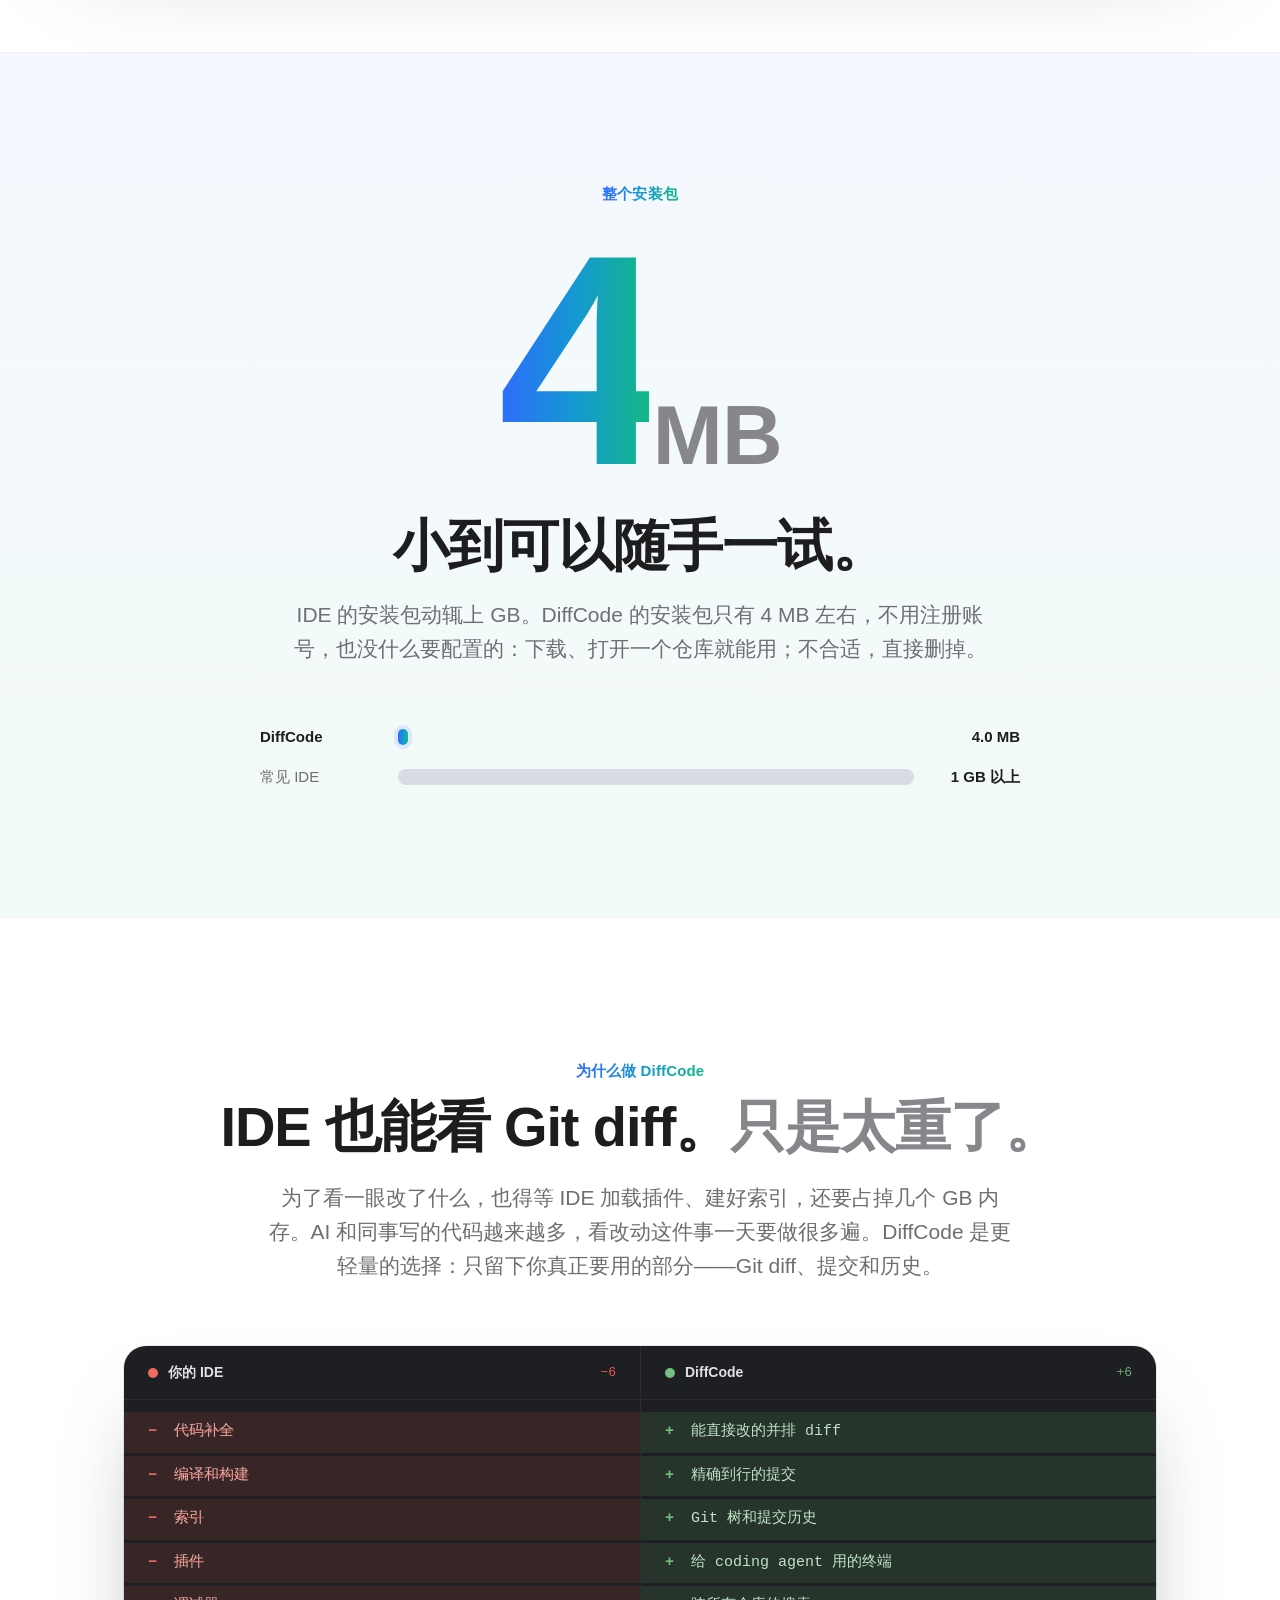
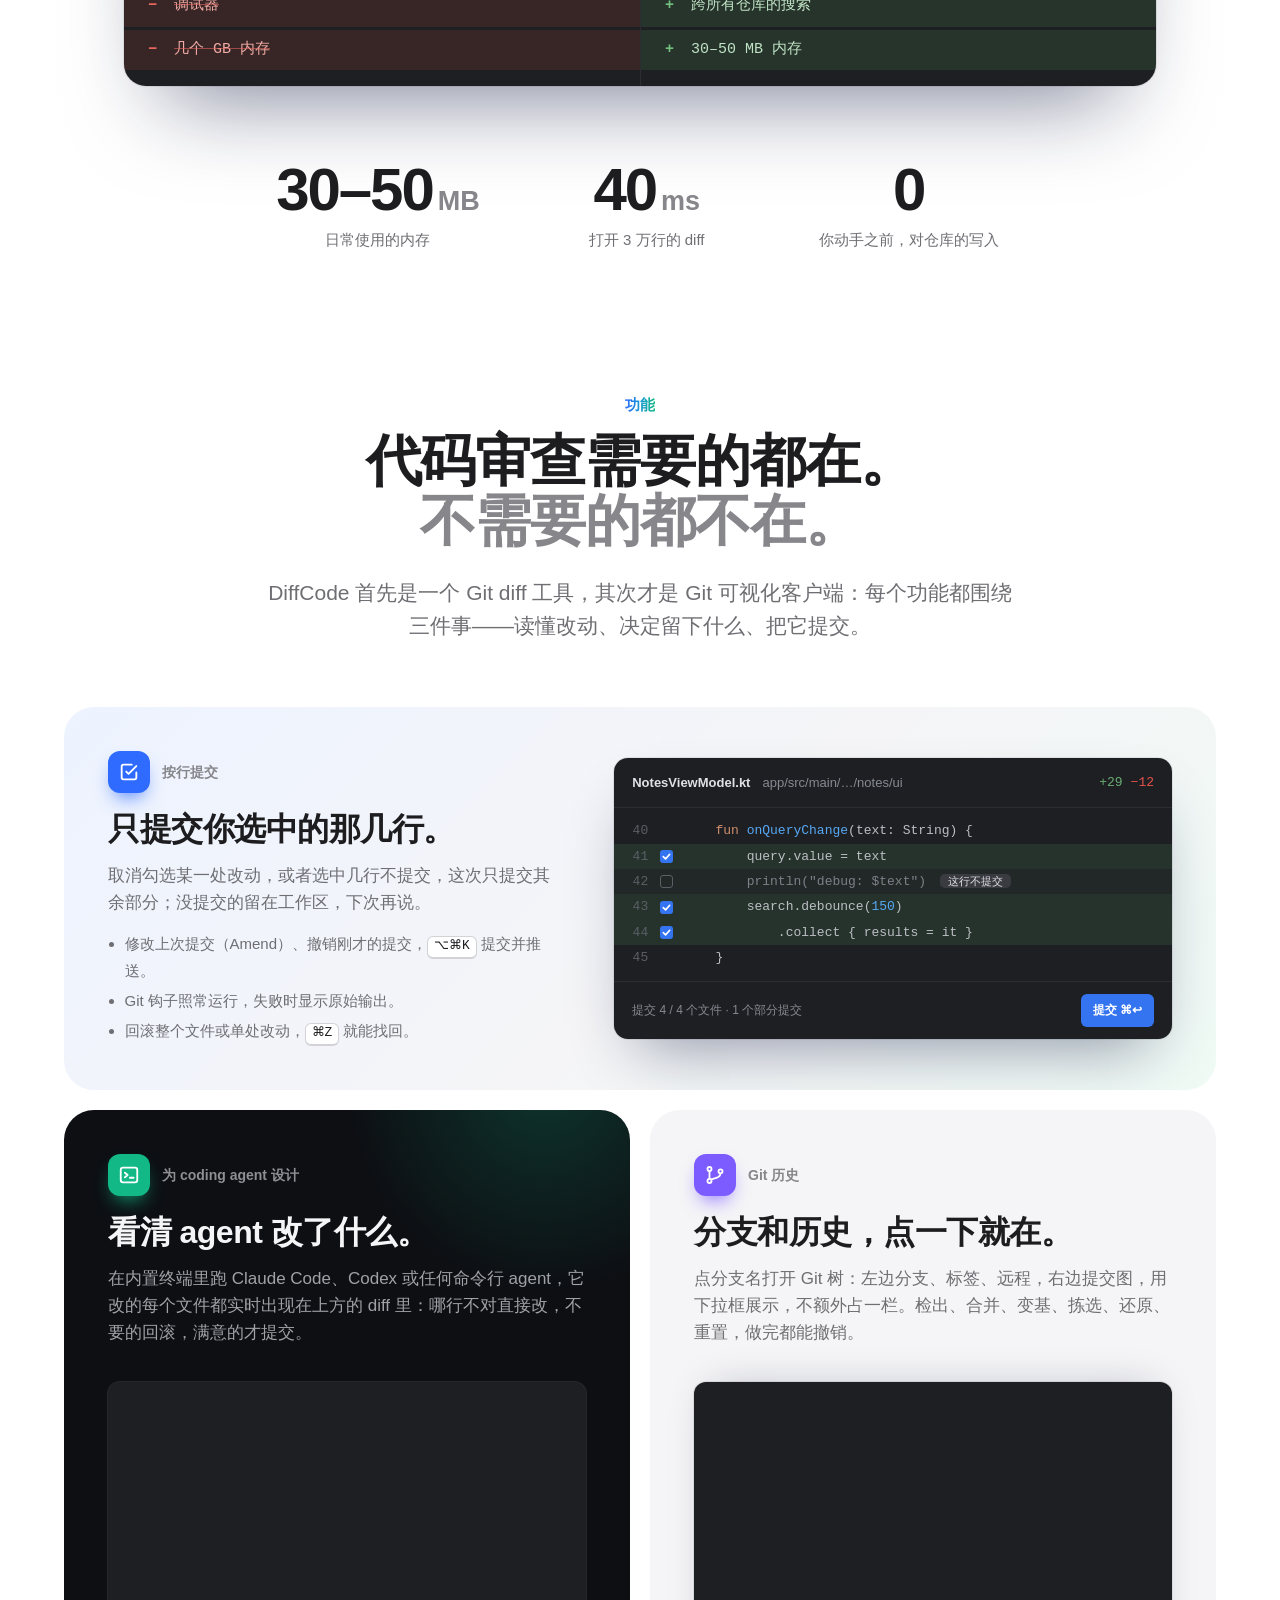
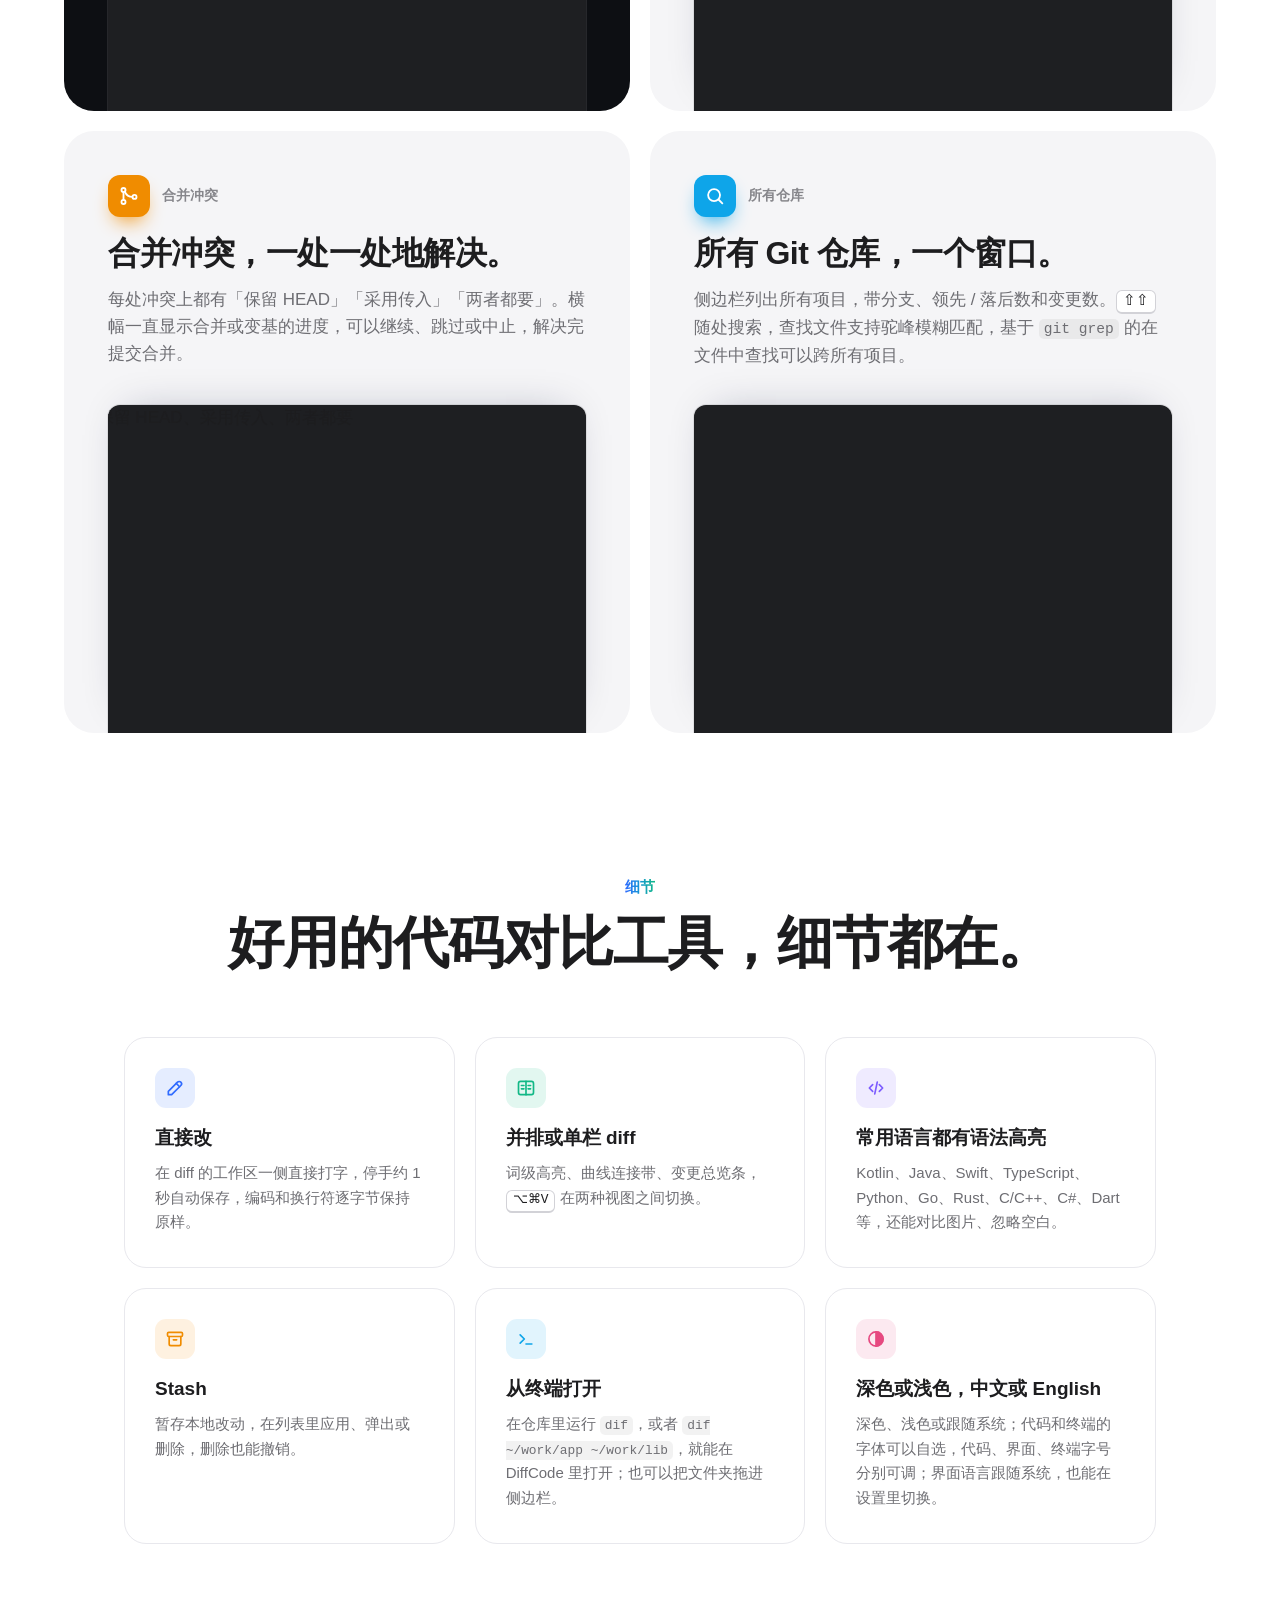
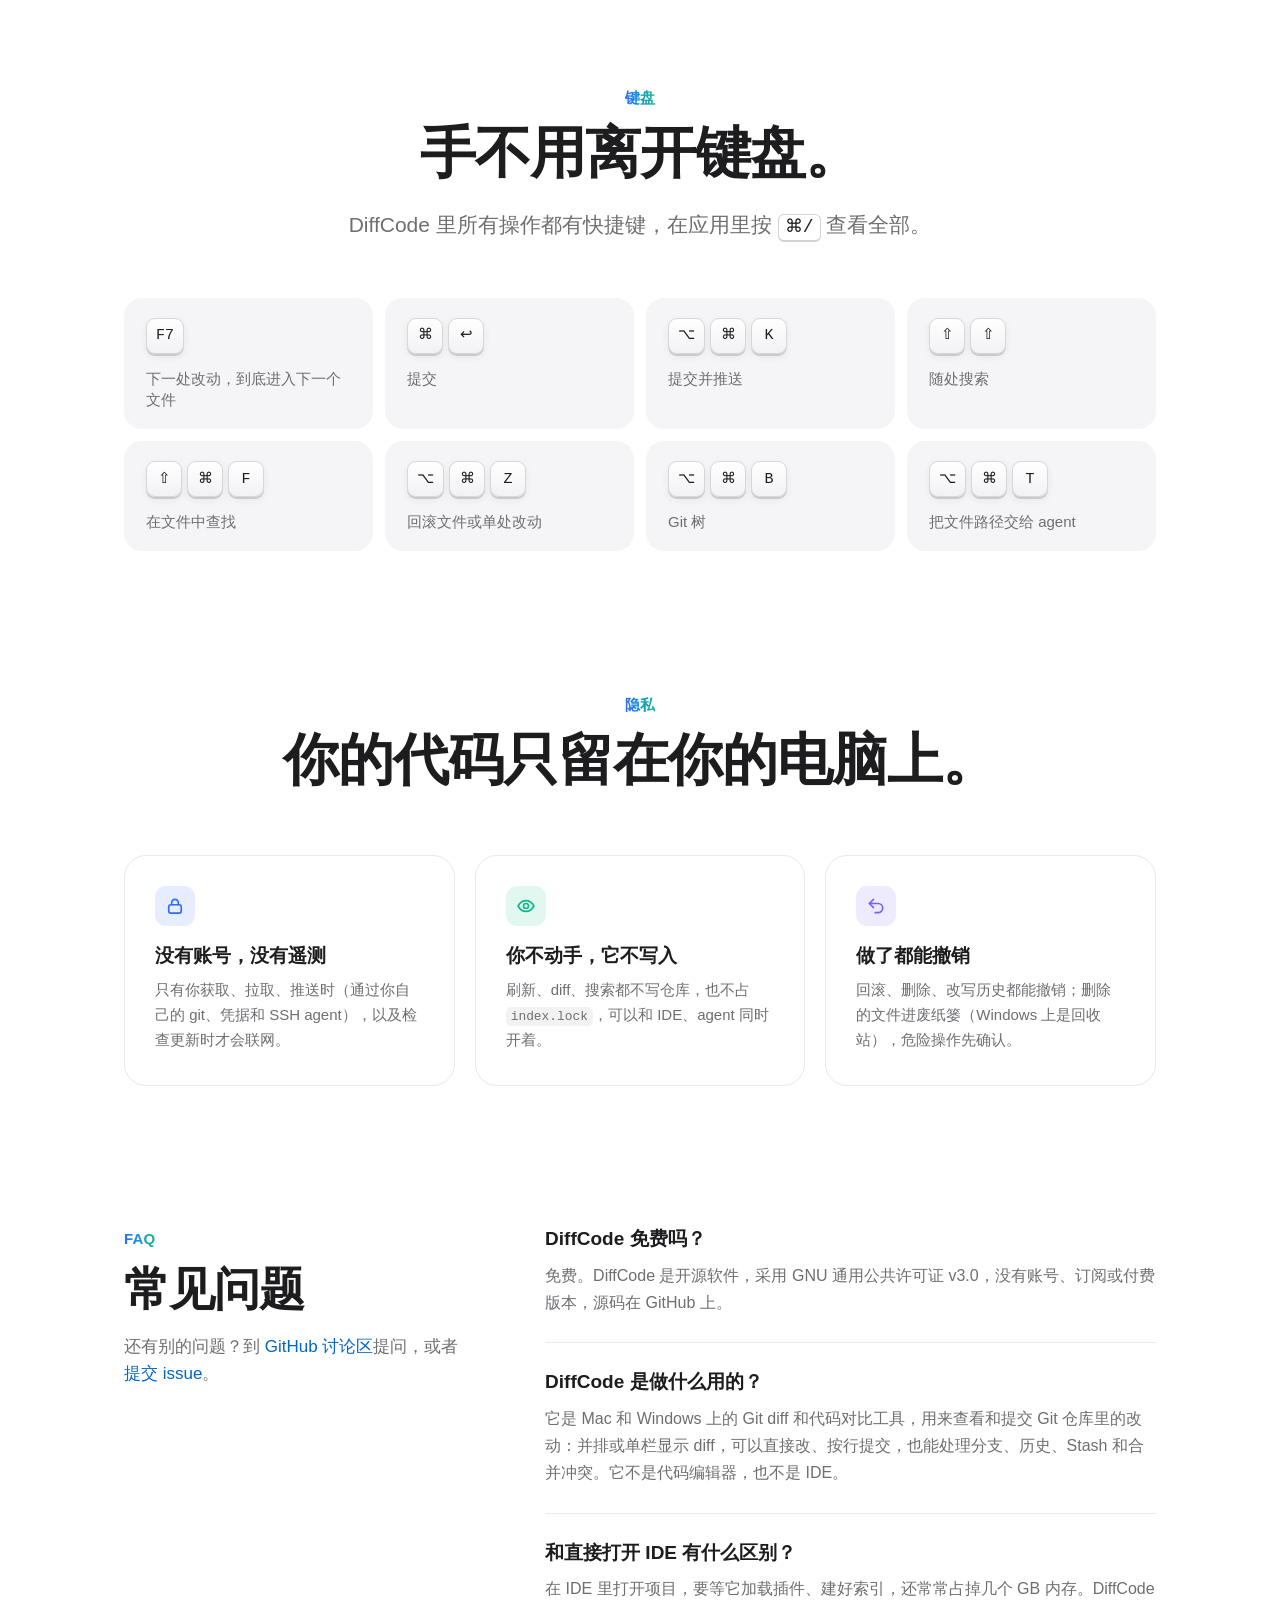
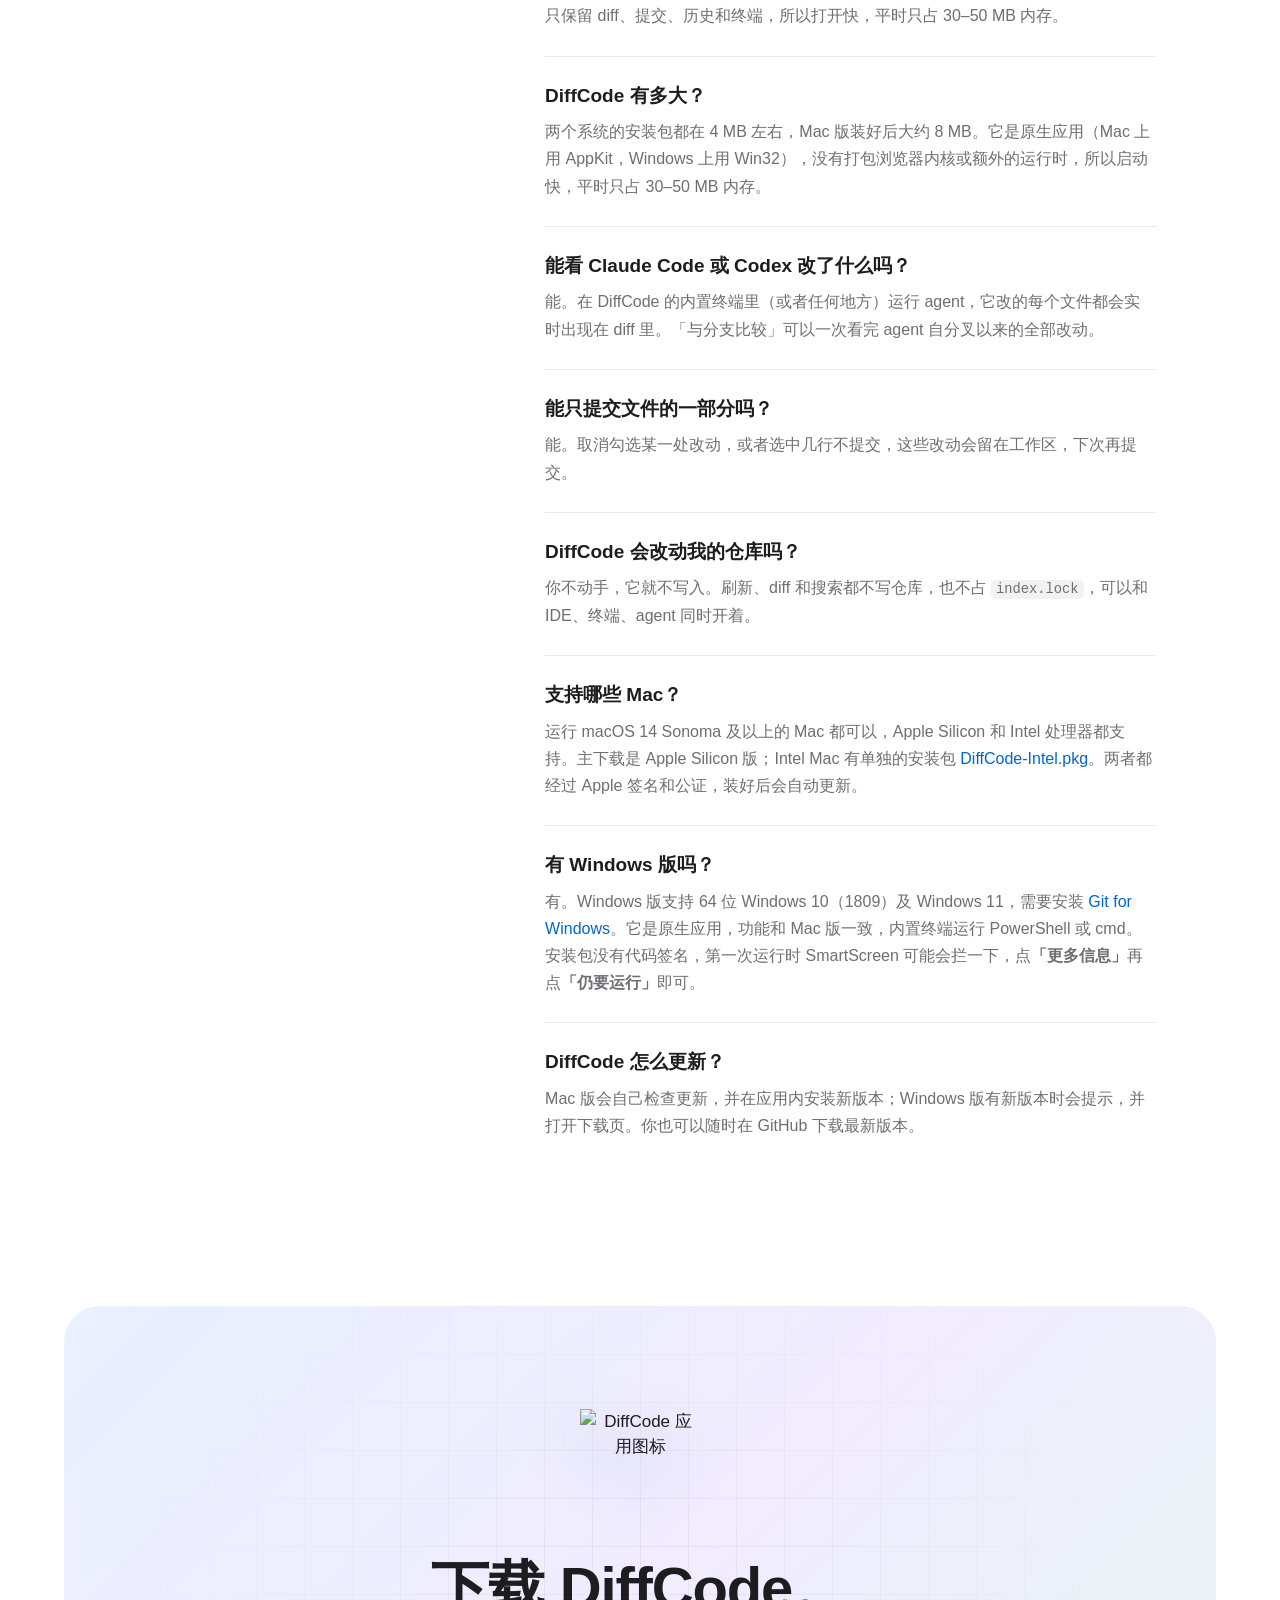
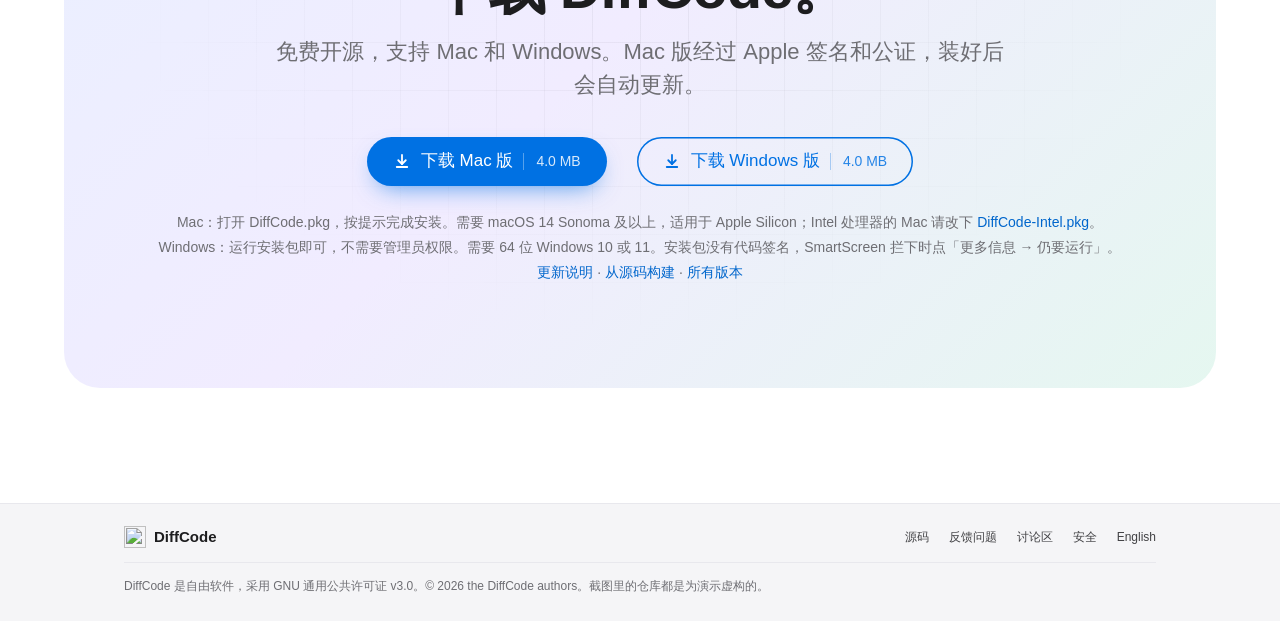
==== commit ce0b2872: "Prepare 0.4.3 (10) Co-Authored-By: Claude Opus 5.5 <noreply@anthropic.com>" ====
--- a/site/zh/index.html
+++ b/site/zh/index.html
@@ -110,7 +110,7 @@
 
 <section class="hero">
   <div class="wrap">
-    <a class="badge" href="https://github.com/ihou/DiffCode/releases/latest"><span class="badge-tag">新版</span><span data-version>0.4.2</span> 更新了什么<span class="badge-arrow" aria-hidden="true">›</span></a>
+    <a class="badge" href="https://github.com/ihou/DiffCode/releases/latest"><span class="badge-tag">新版</span><span data-version>0.4.3</span> 更新了什么<span class="badge-arrow" aria-hidden="true">›</span></a>
     <h1>像 IDE 一样好用的 <span class="nw">Git diff 工具，</span><br><span class="nw grad">不用打开 IDE。</span></h1>
     <p class="lede">DiffCode 是一个轻量的原生 Git 客户端，支持 Mac 和 Windows。并排查看每一处代码改动——你自己的、同事的，或者 coding agent 的——只提交你想提交的那几行。平时只占 <strong class="nw">30–50 MB</strong> 内存。</p>
     <div class="cta">
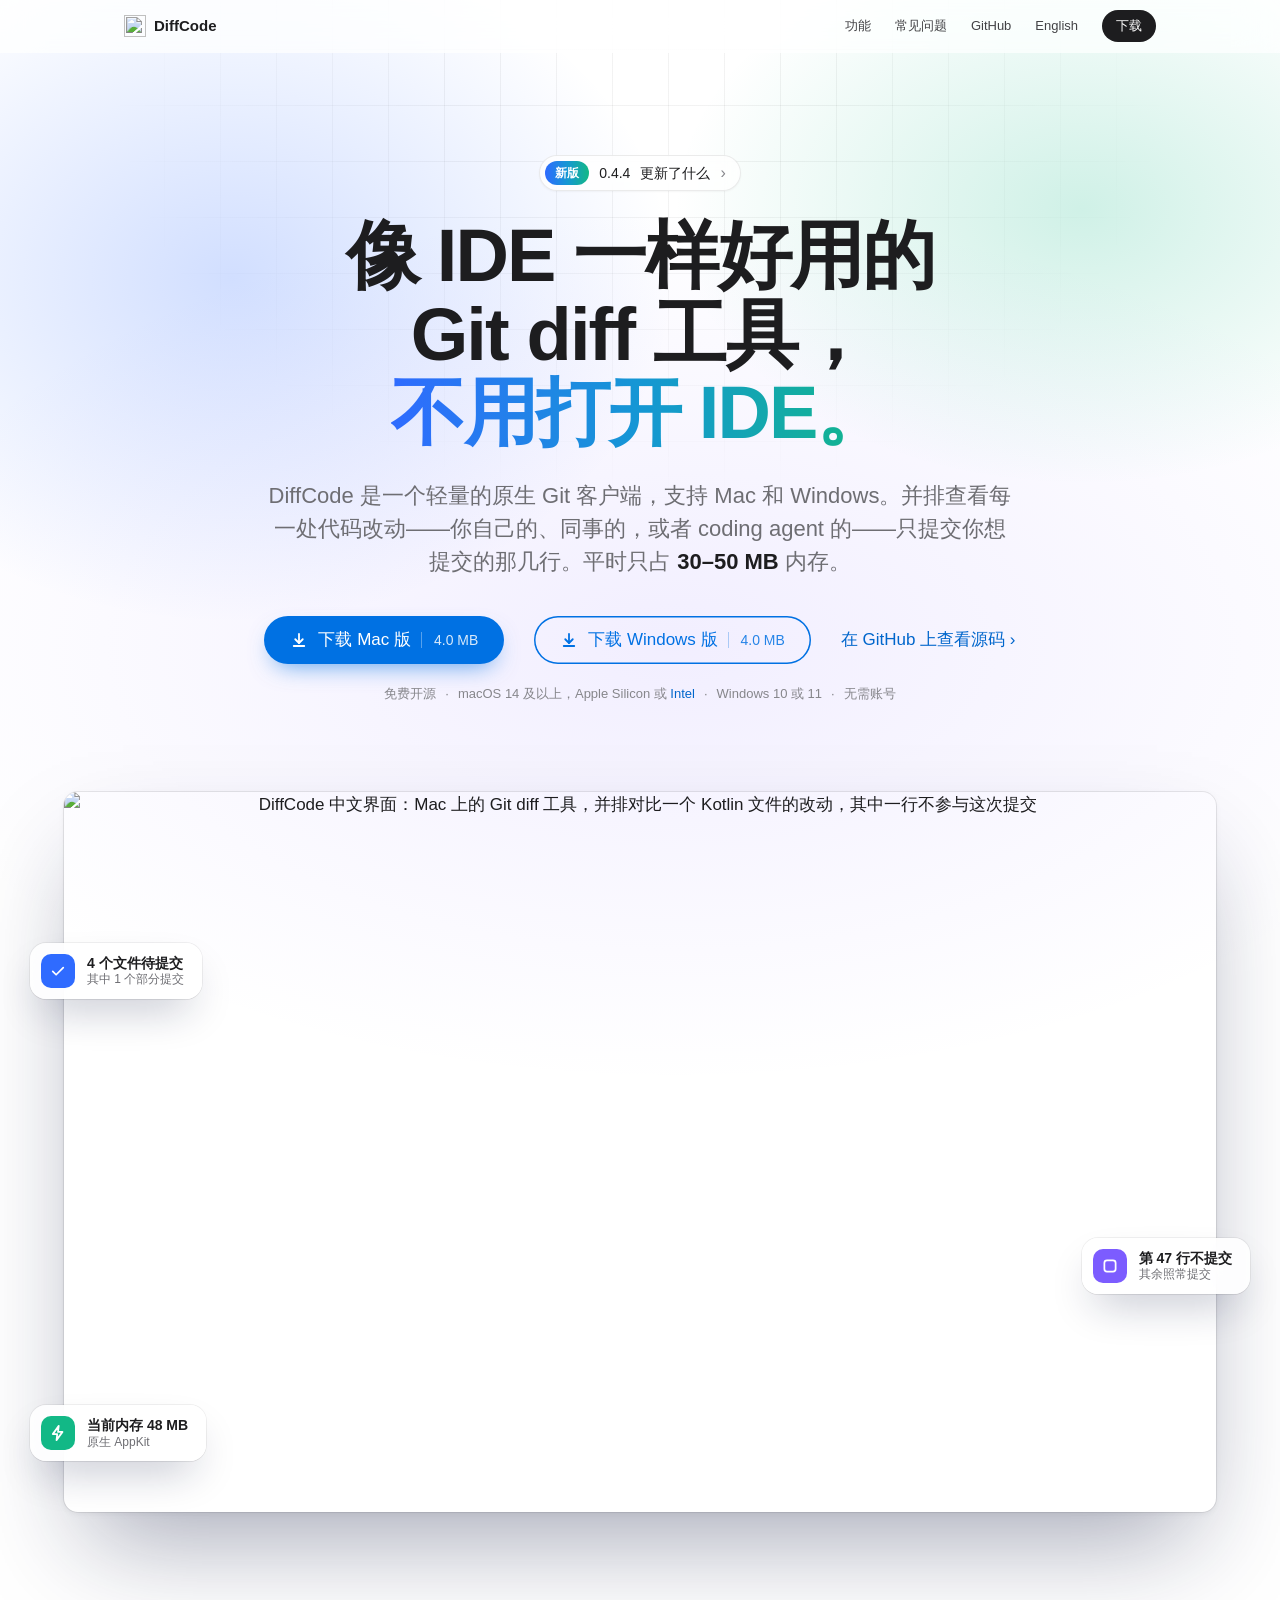
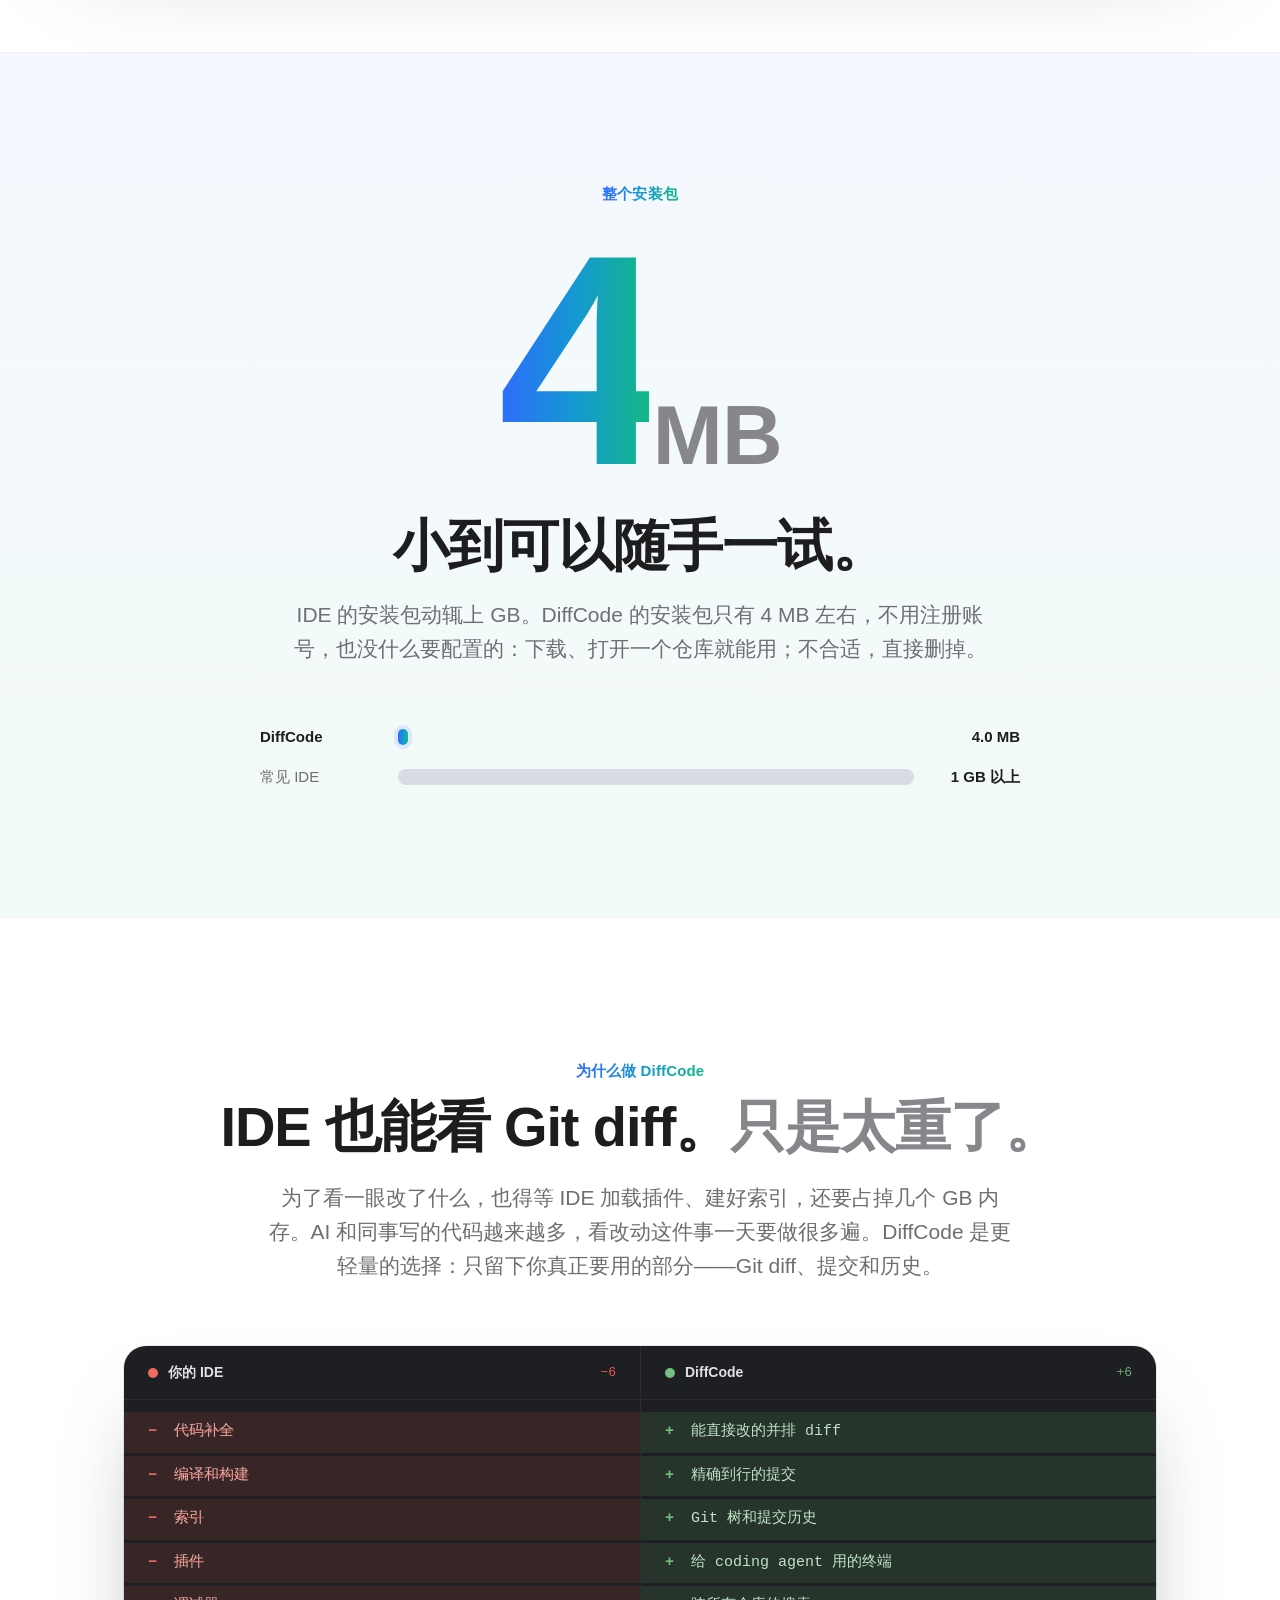
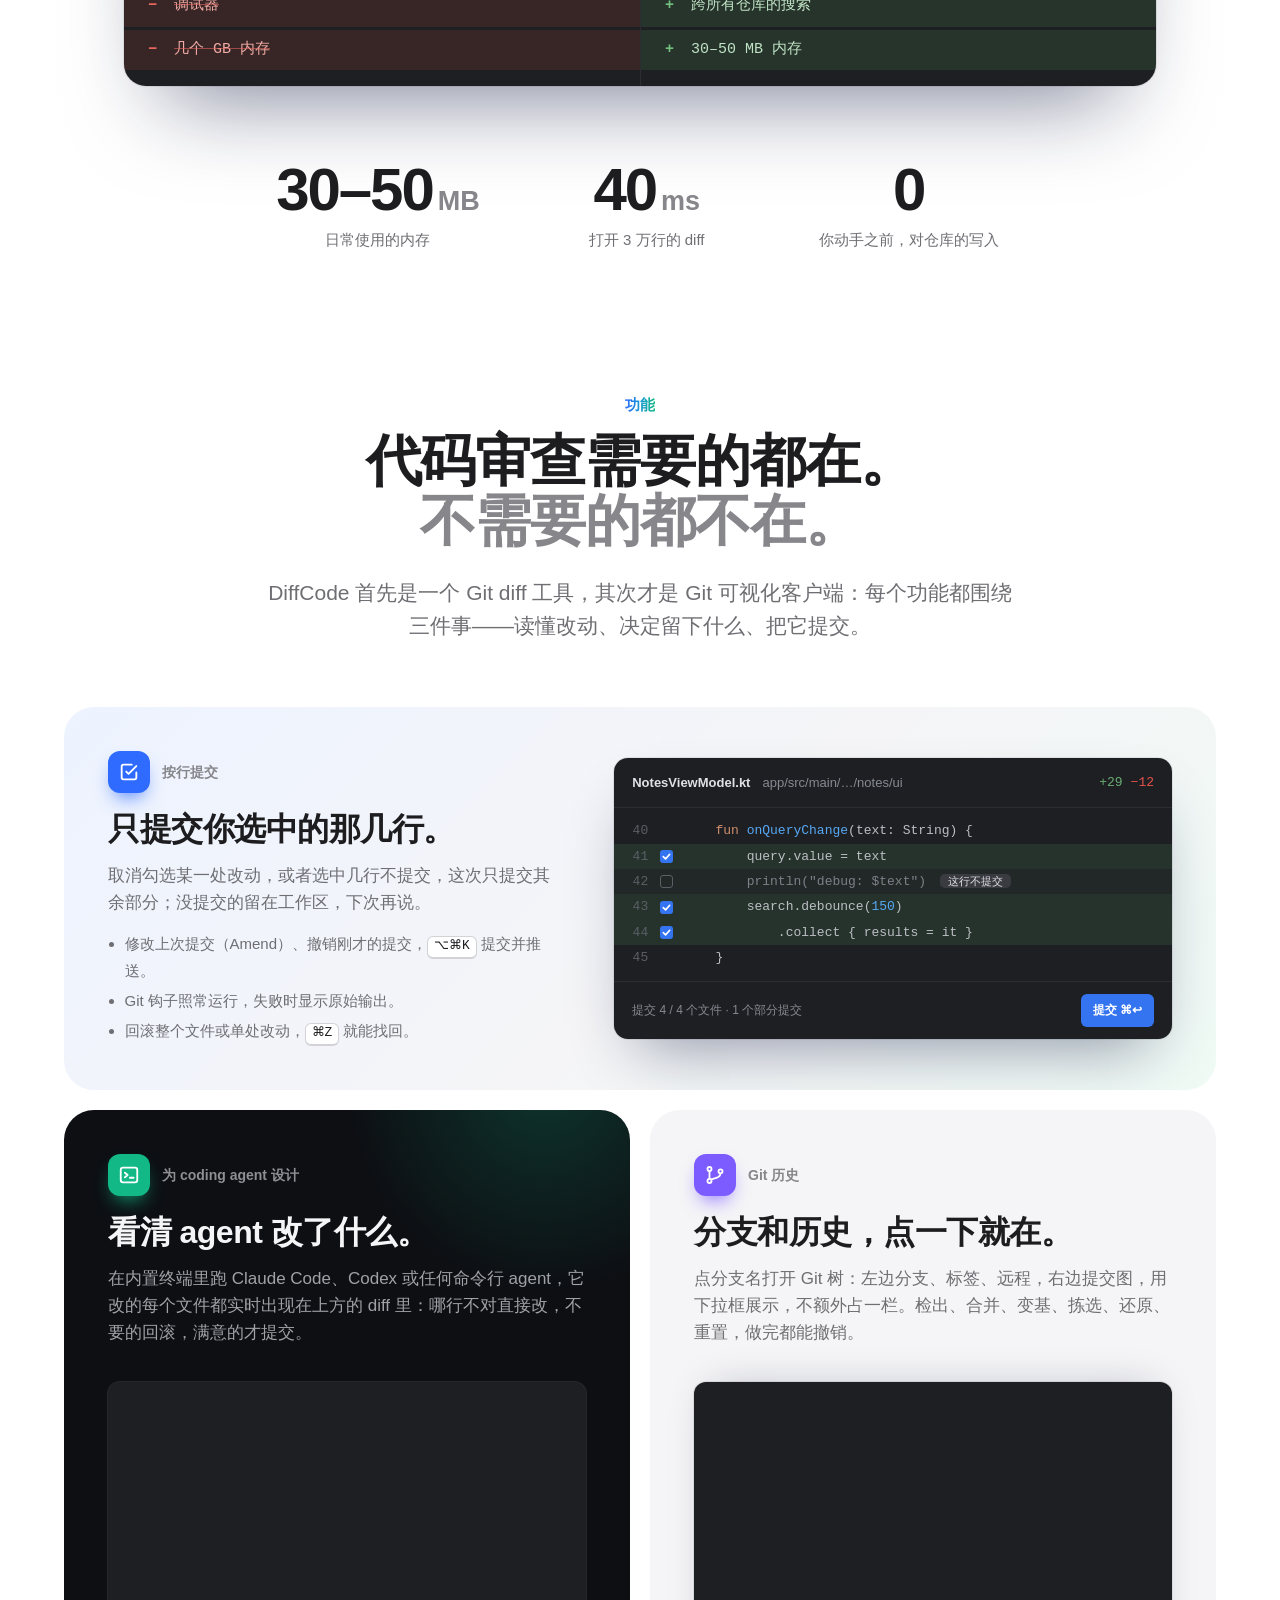
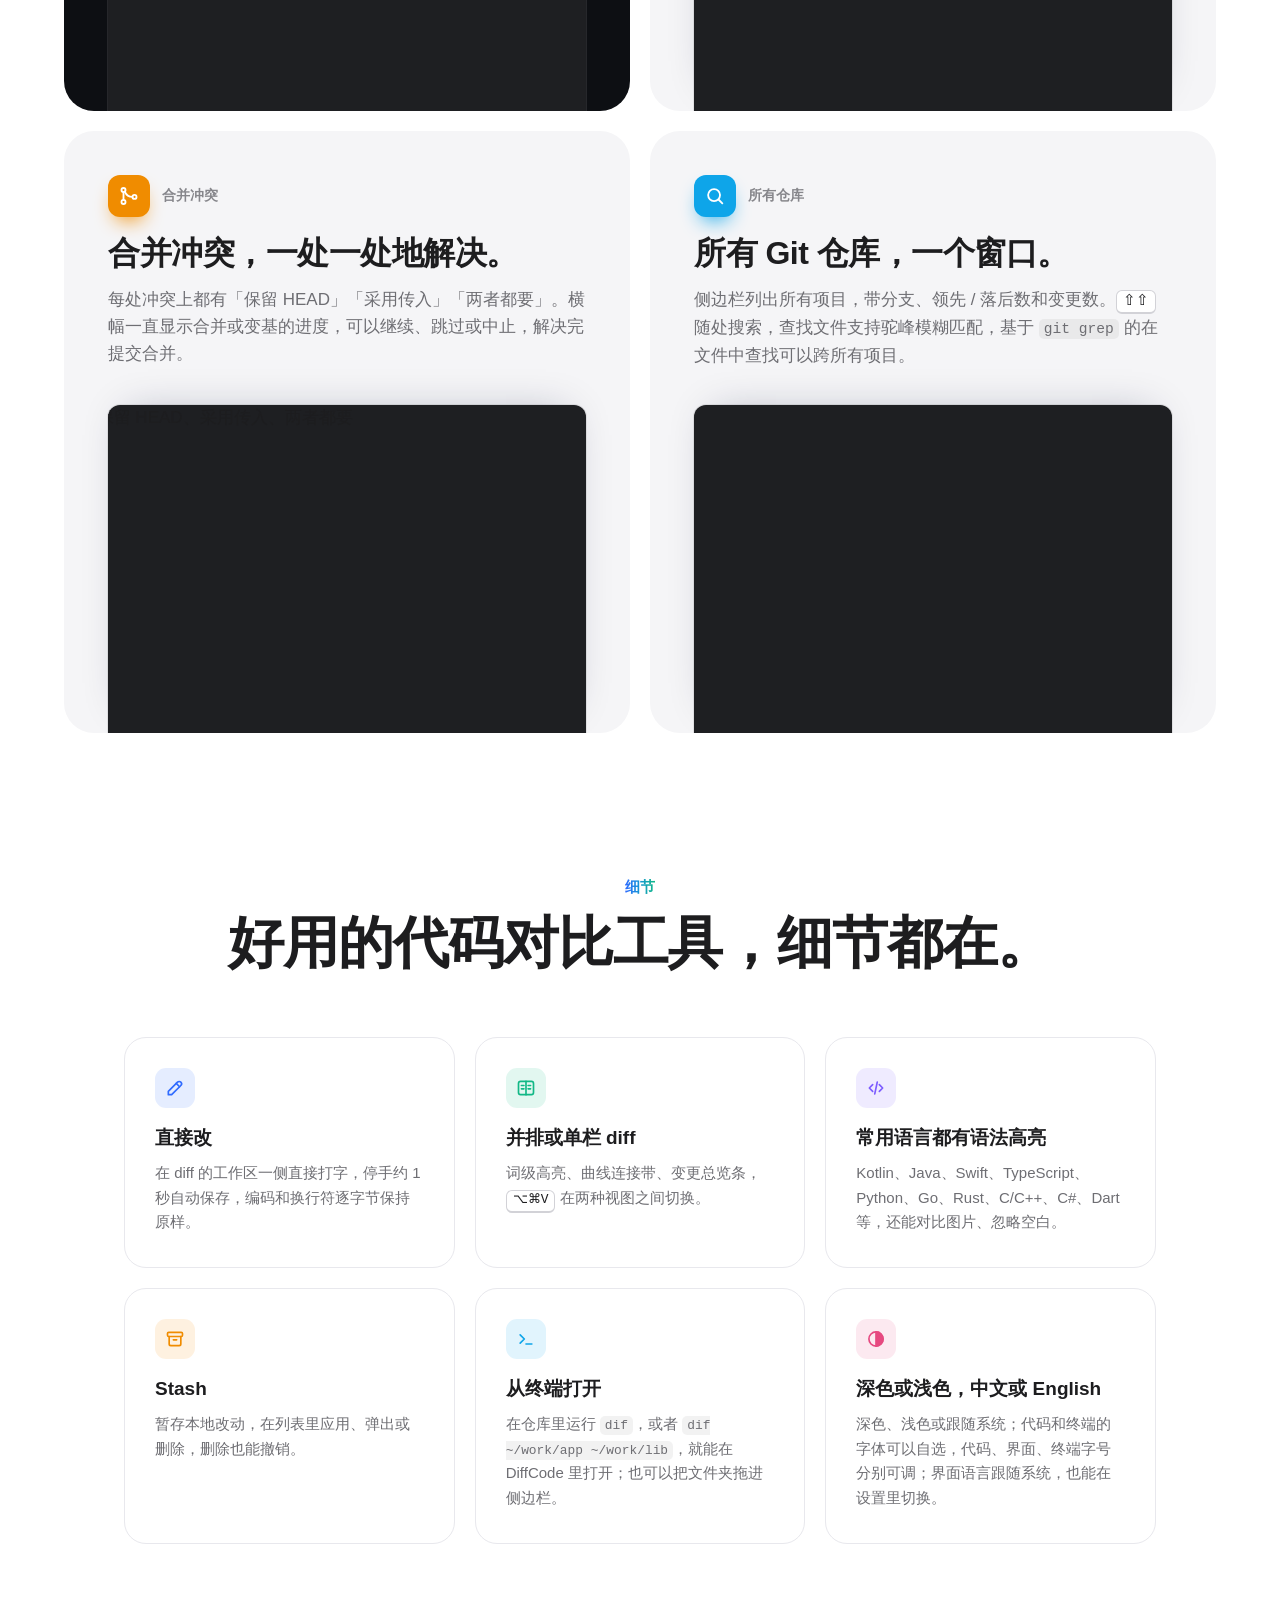
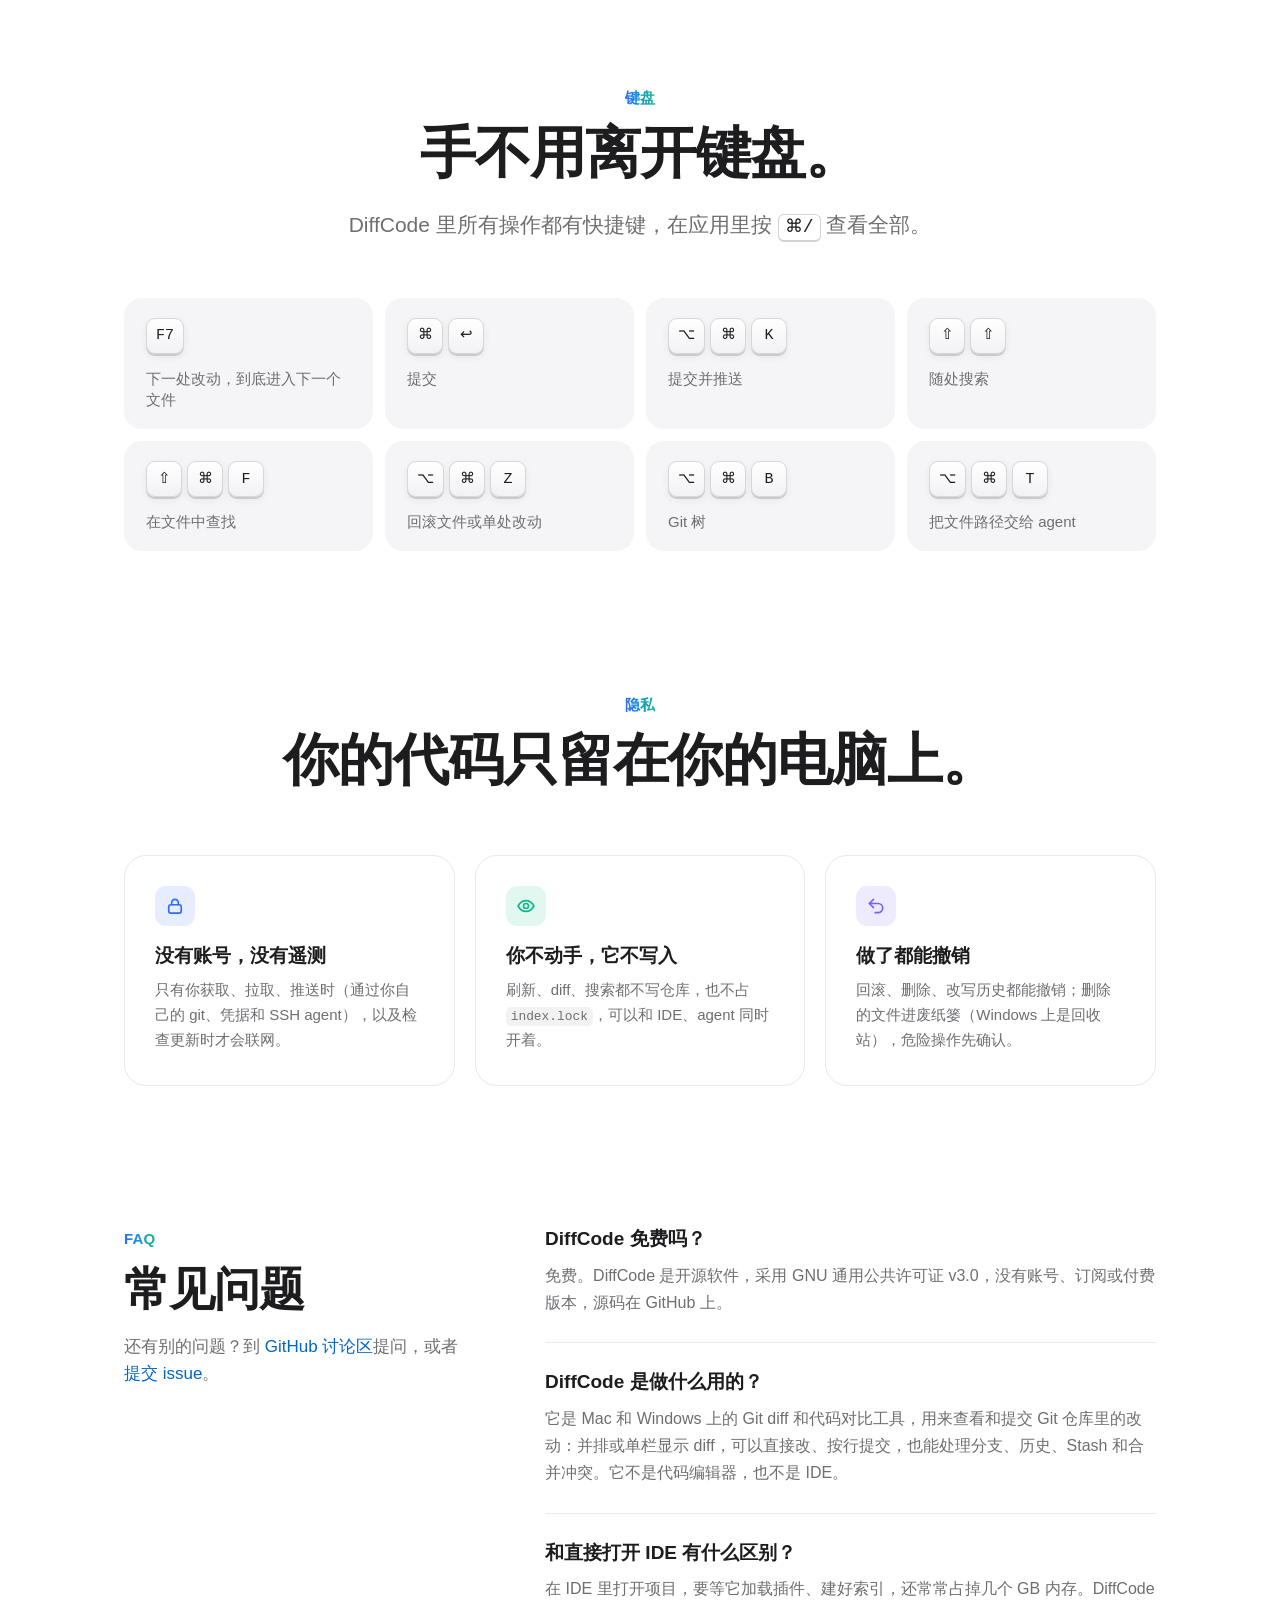
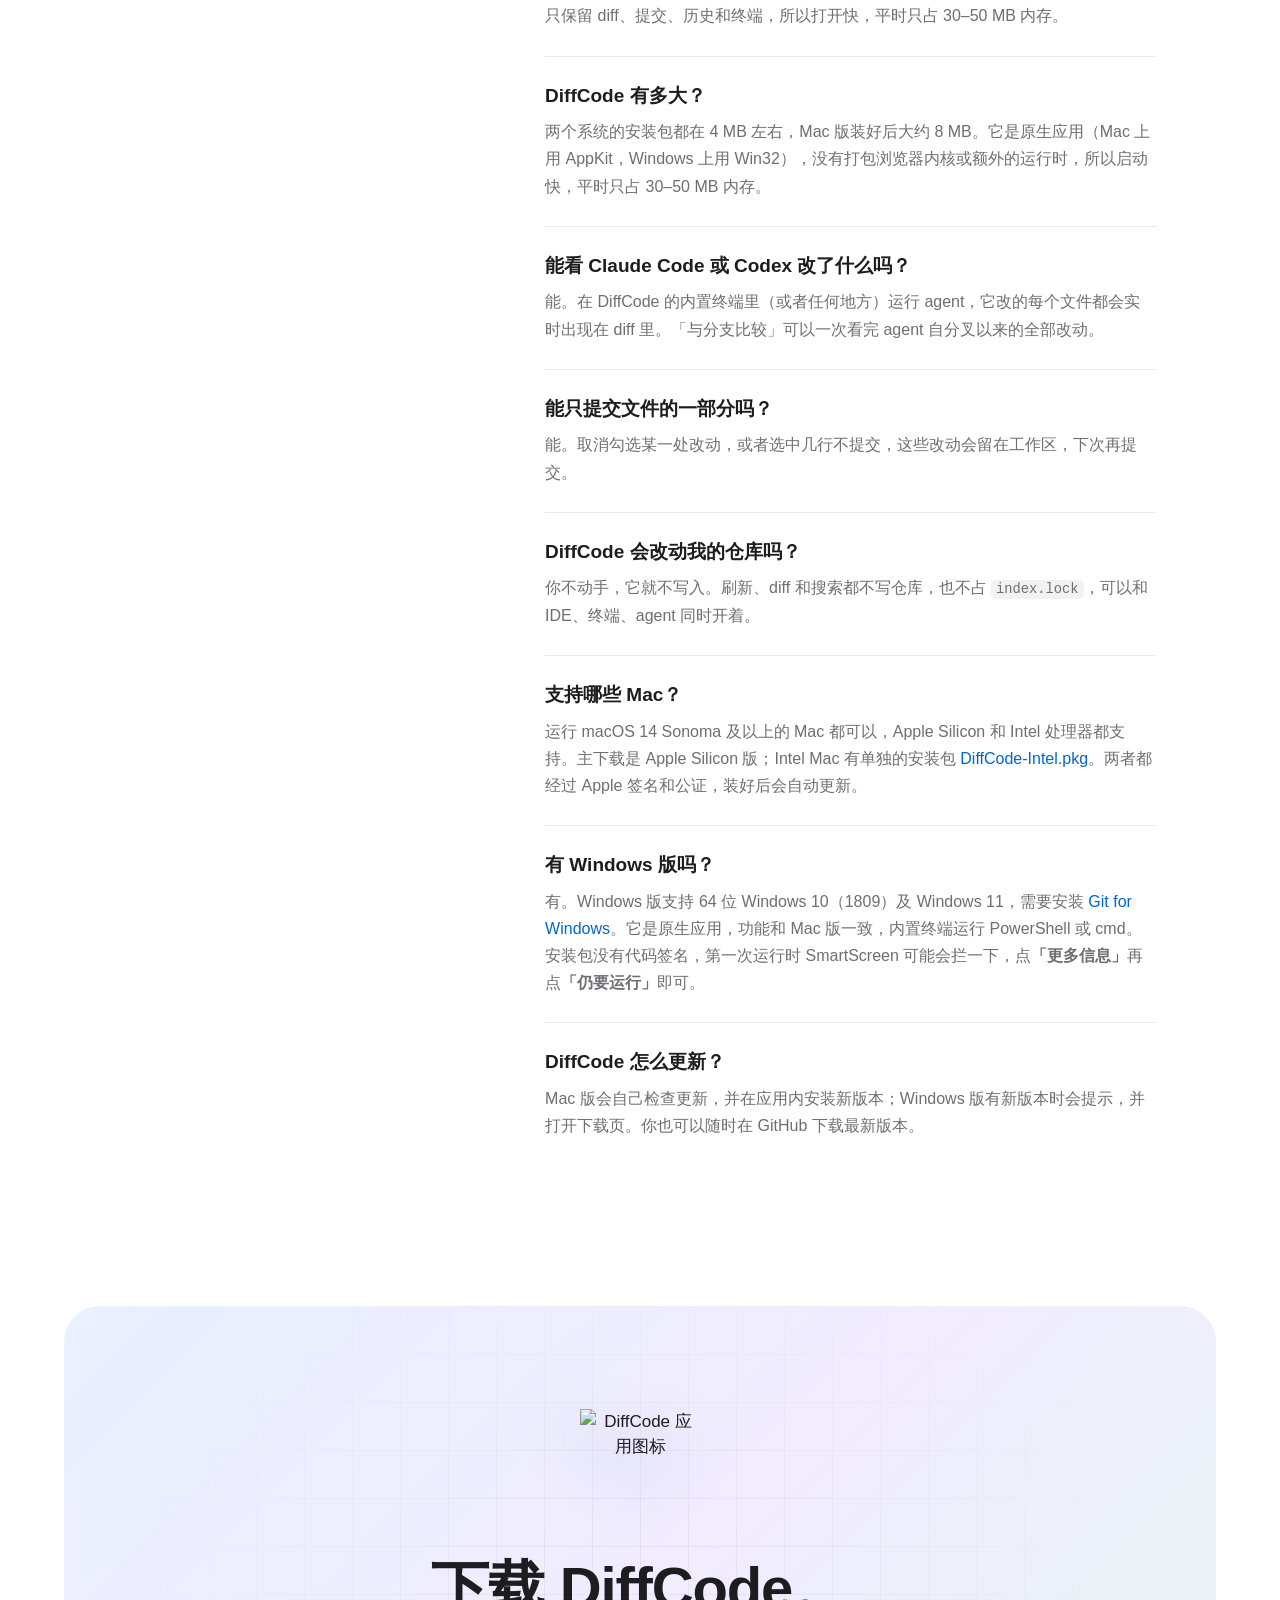
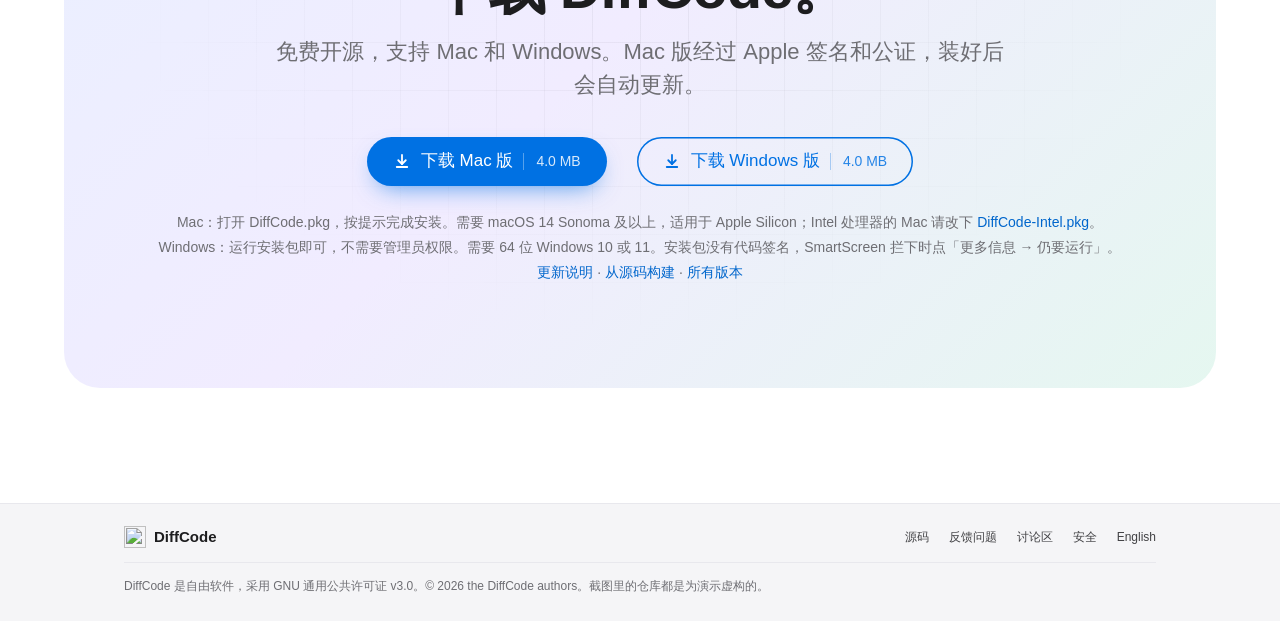
==== commit 61b9e072: "Prepare 0.4.4 (11) Co-Authored-By: Claude Opus 5.5 <noreply@anthropic.com>" ====
--- a/site/zh/index.html
+++ b/site/zh/index.html
@@ -110,7 +110,7 @@
 
 <section class="hero">
   <div class="wrap">
-    <a class="badge" href="https://github.com/ihou/DiffCode/releases/latest"><span class="badge-tag">新版</span><span data-version>0.4.3</span> 更新了什么<span class="badge-arrow" aria-hidden="true">›</span></a>
+    <a class="badge" href="https://github.com/ihou/DiffCode/releases/latest"><span class="badge-tag">新版</span><span data-version>0.4.4</span> 更新了什么<span class="badge-arrow" aria-hidden="true">›</span></a>
     <h1>像 IDE 一样好用的 <span class="nw">Git diff 工具，</span><br><span class="nw grad">不用打开 IDE。</span></h1>
     <p class="lede">DiffCode 是一个轻量的原生 Git 客户端，支持 Mac 和 Windows。并排查看每一处代码改动——你自己的、同事的，或者 coding agent 的——只提交你想提交的那几行。平时只占 <strong class="nw">30–50 MB</strong> 内存。</p>
     <div class="cta">
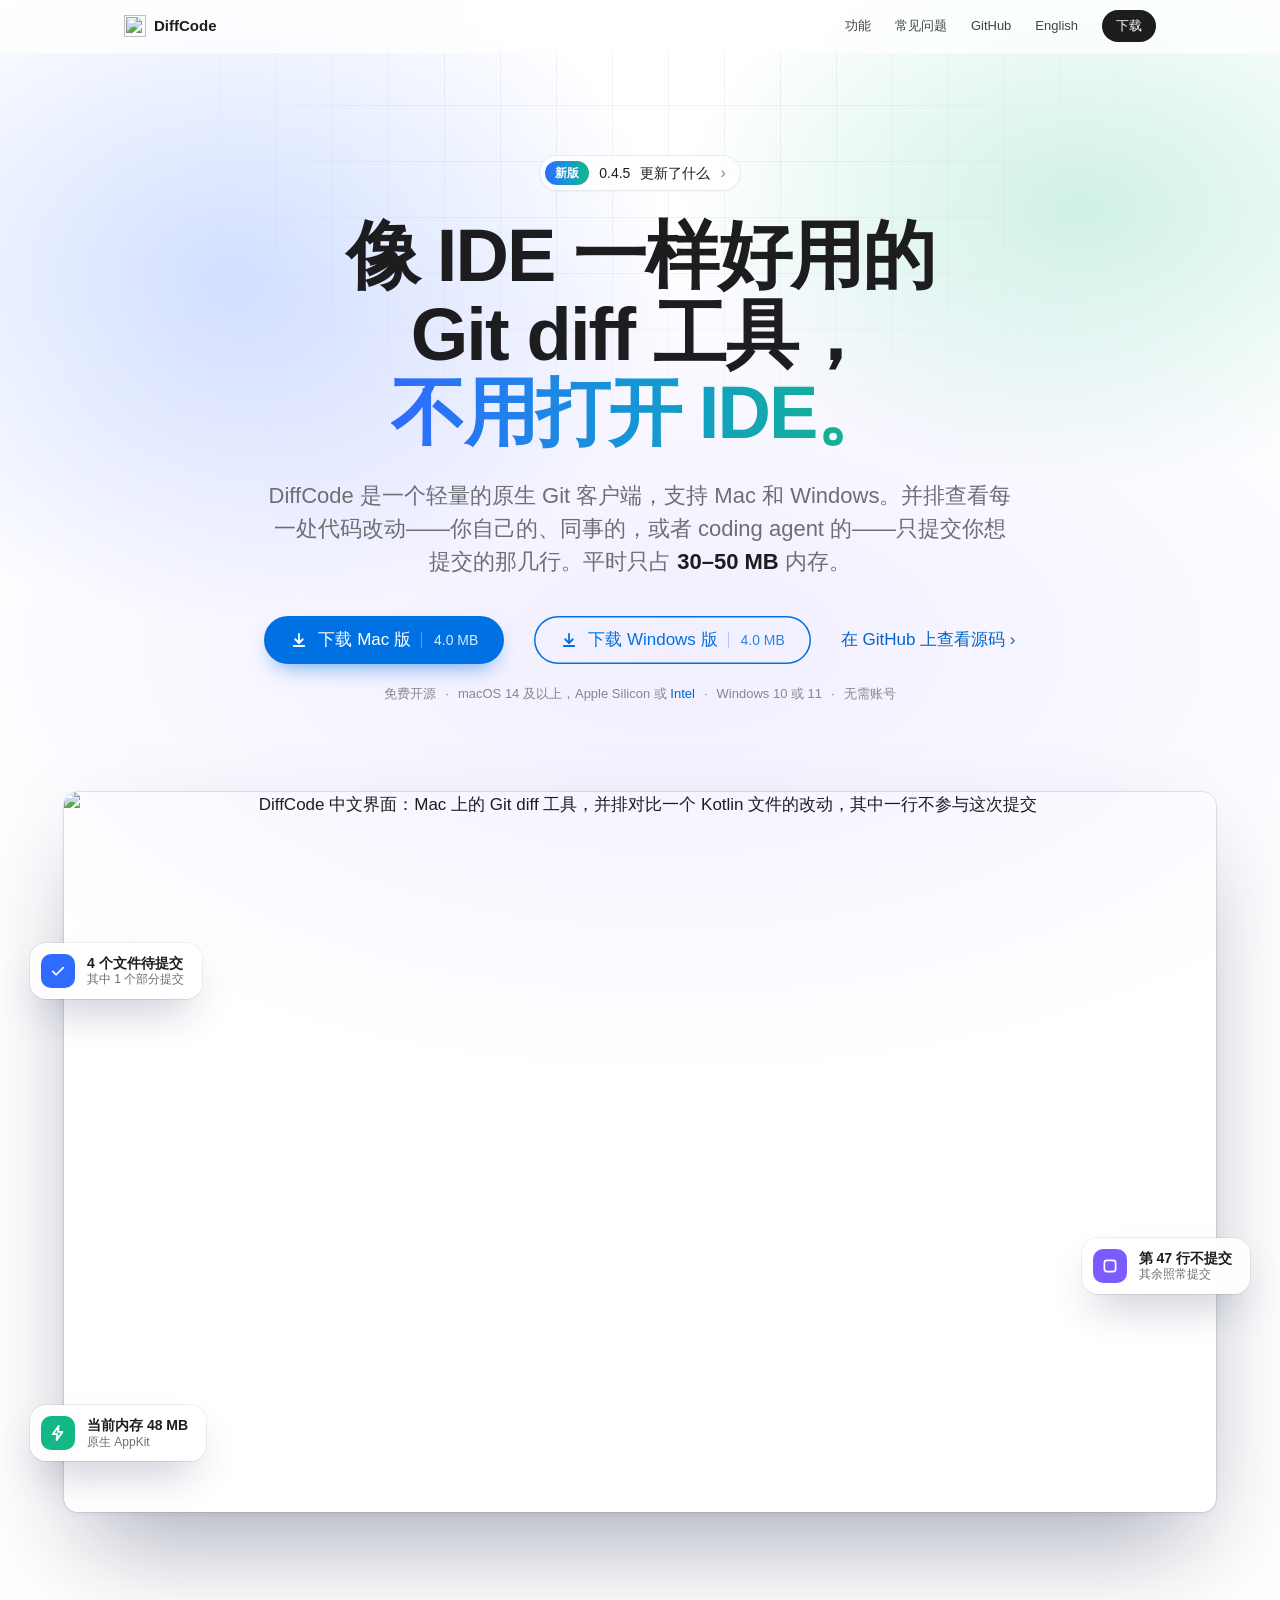
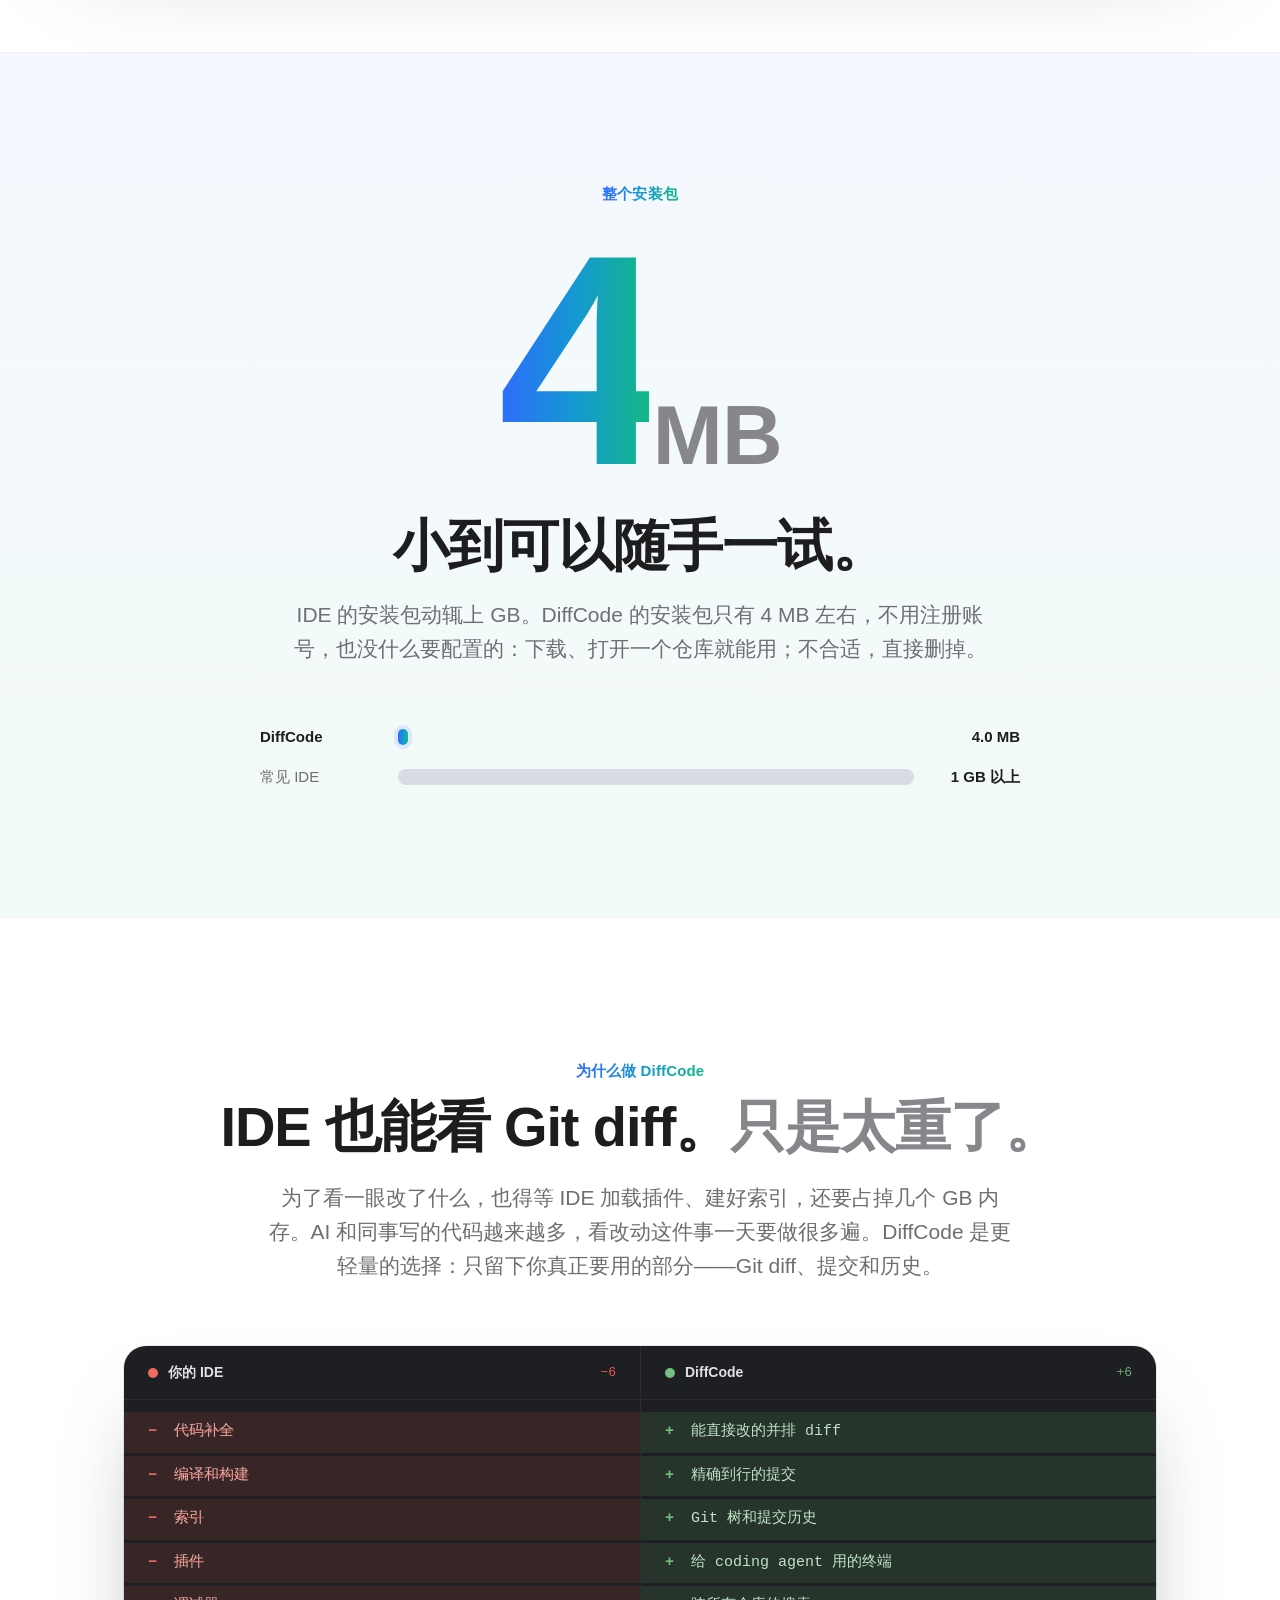
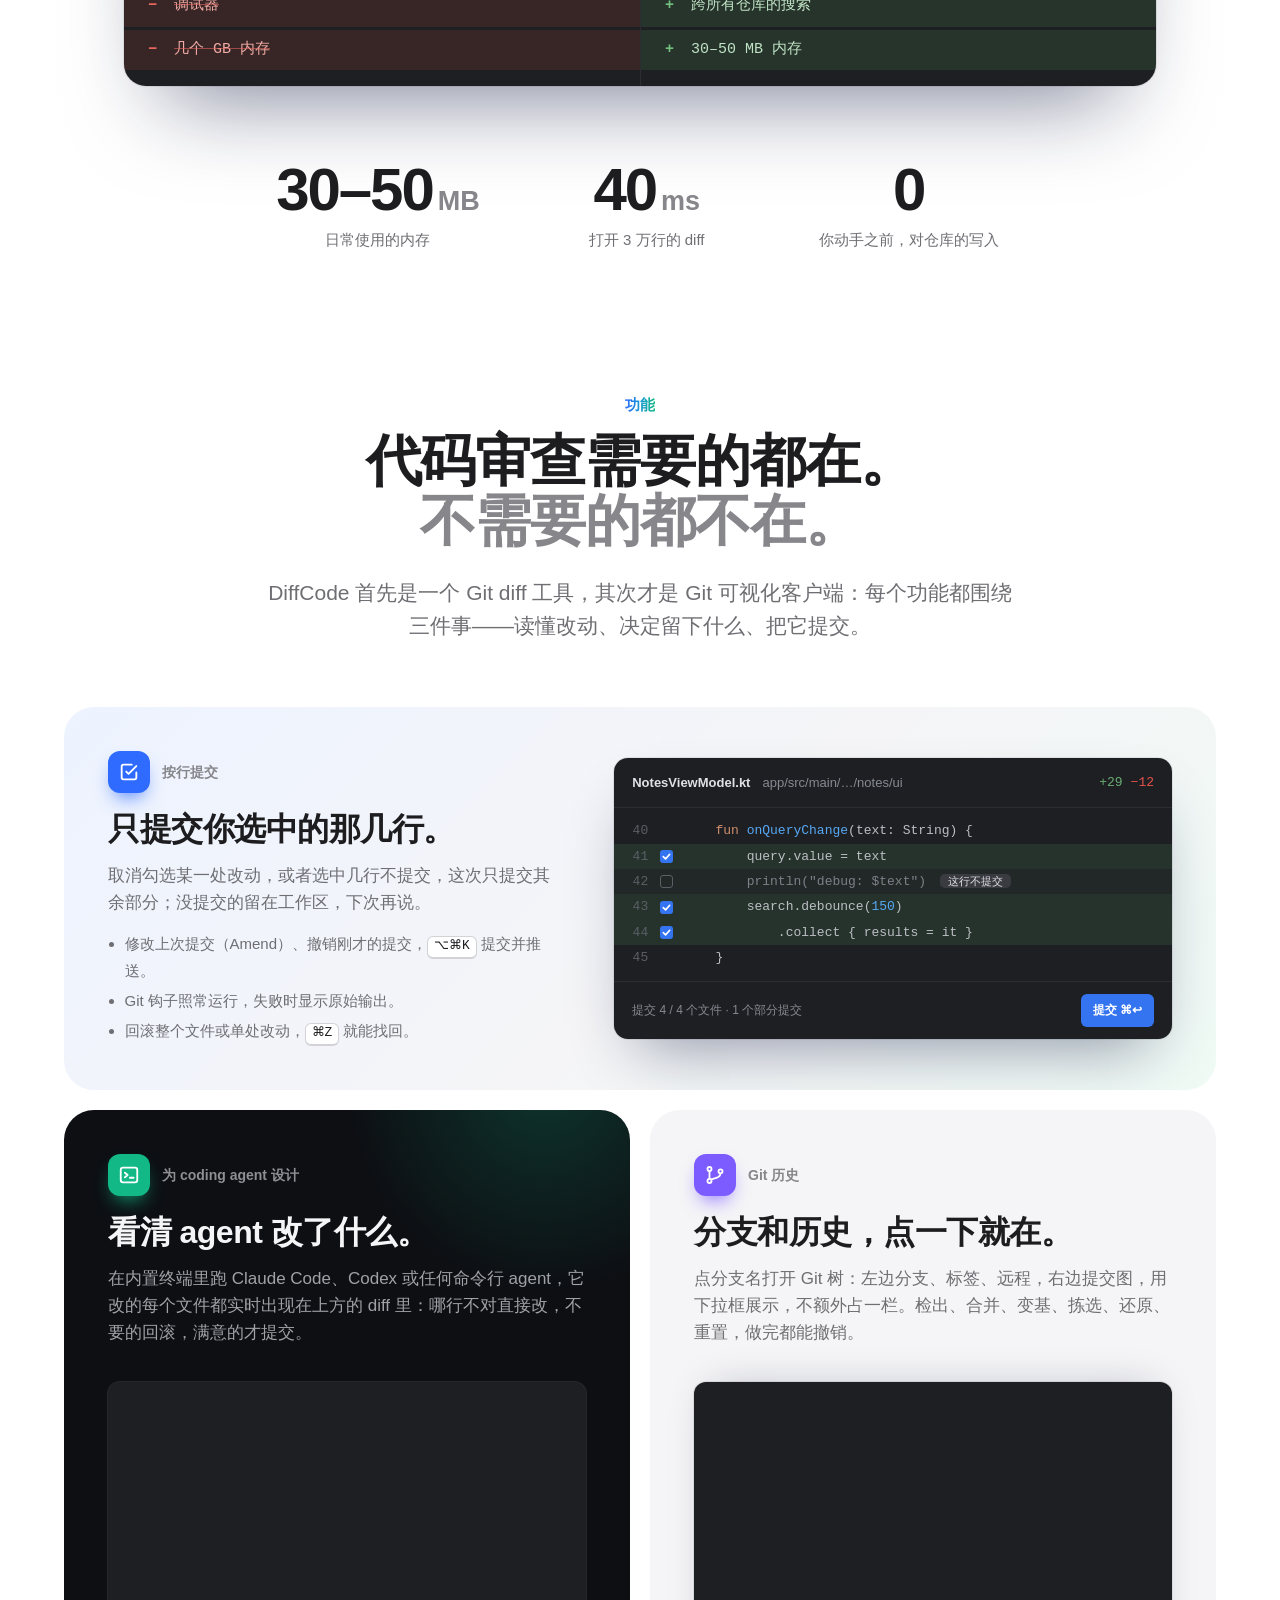
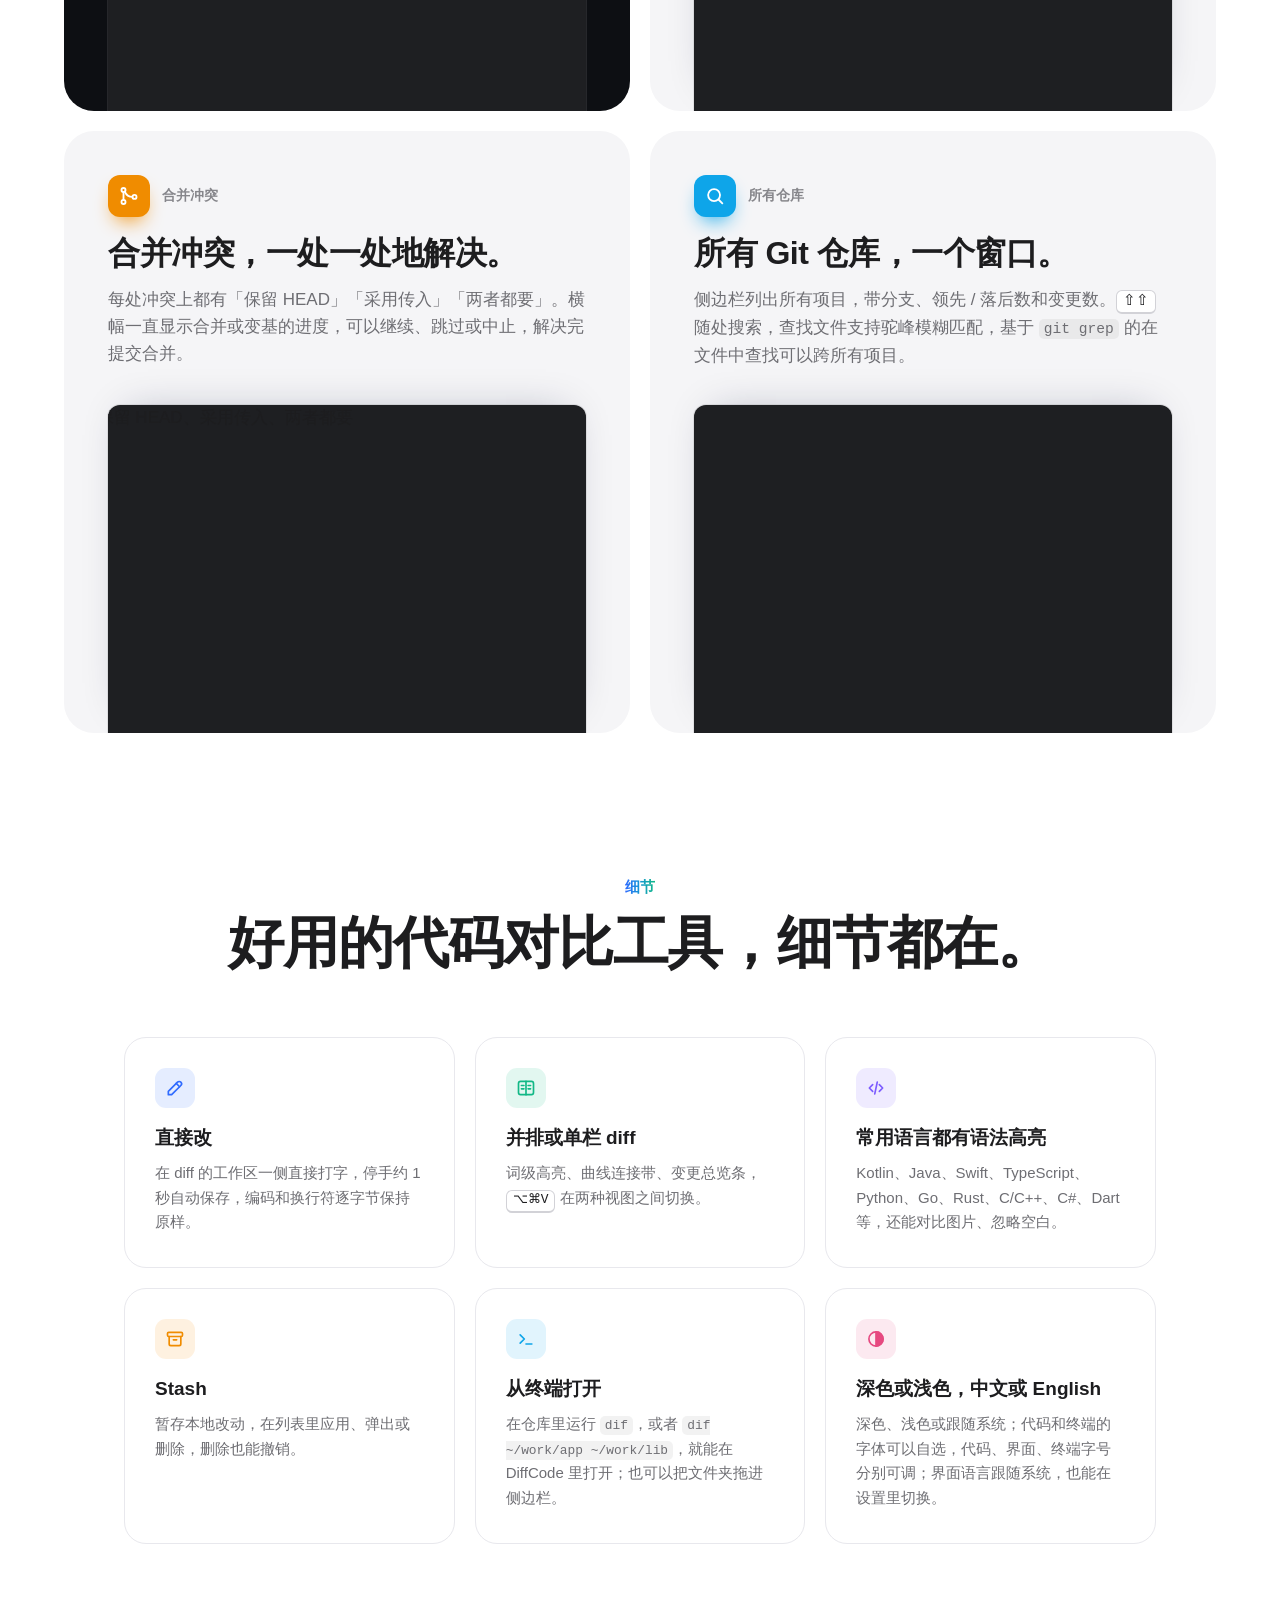
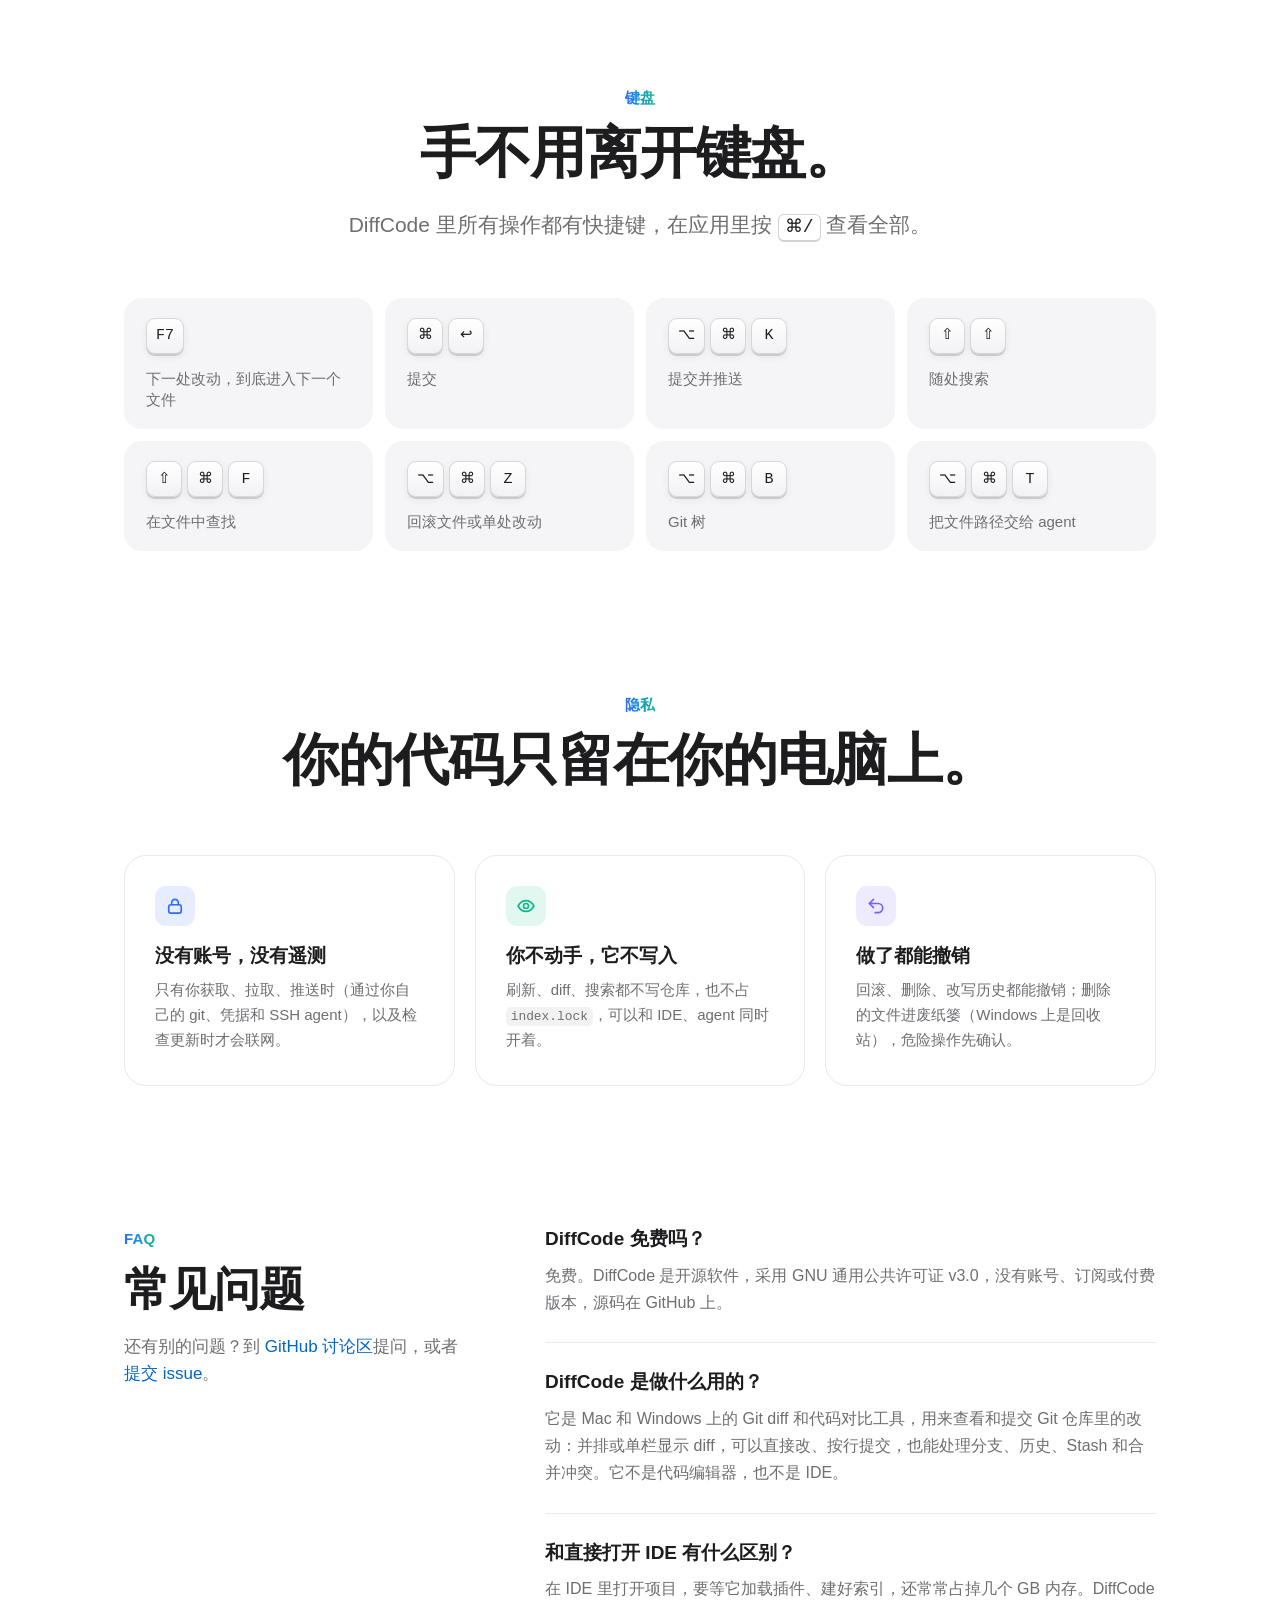
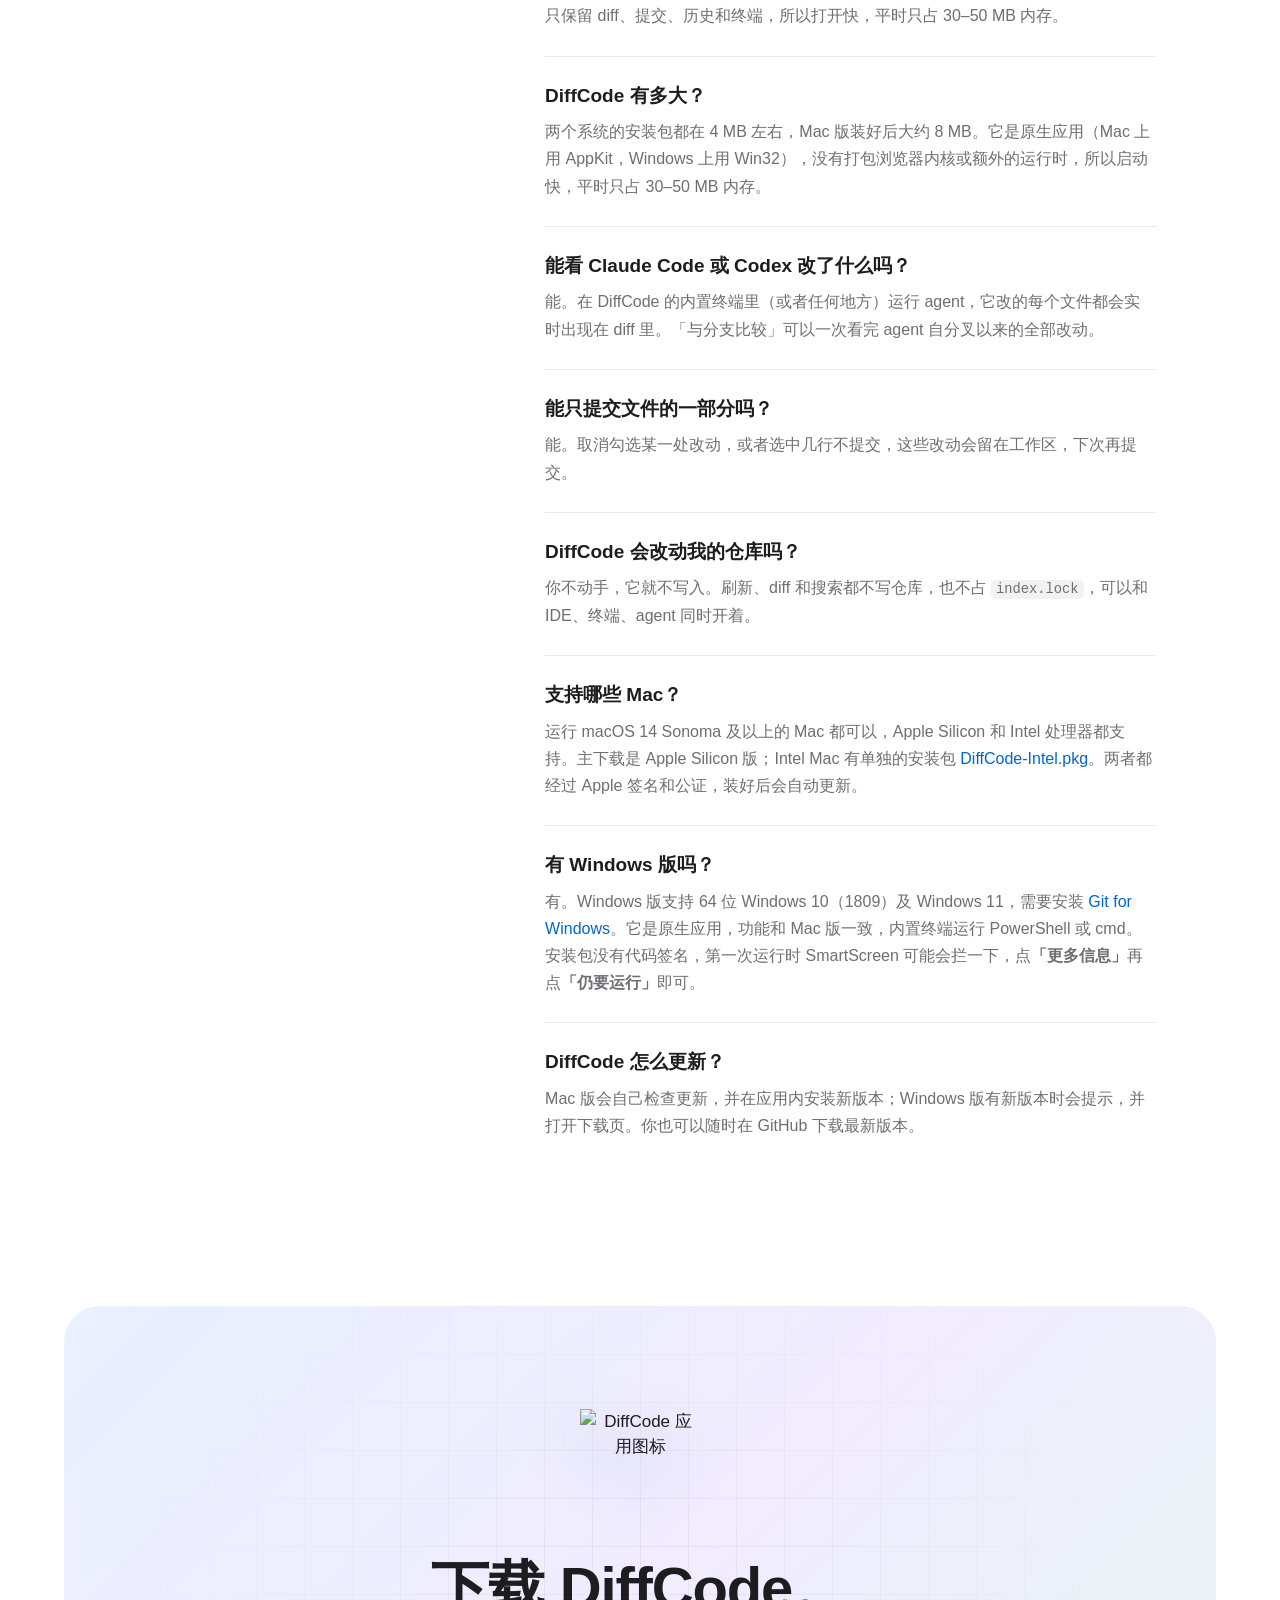
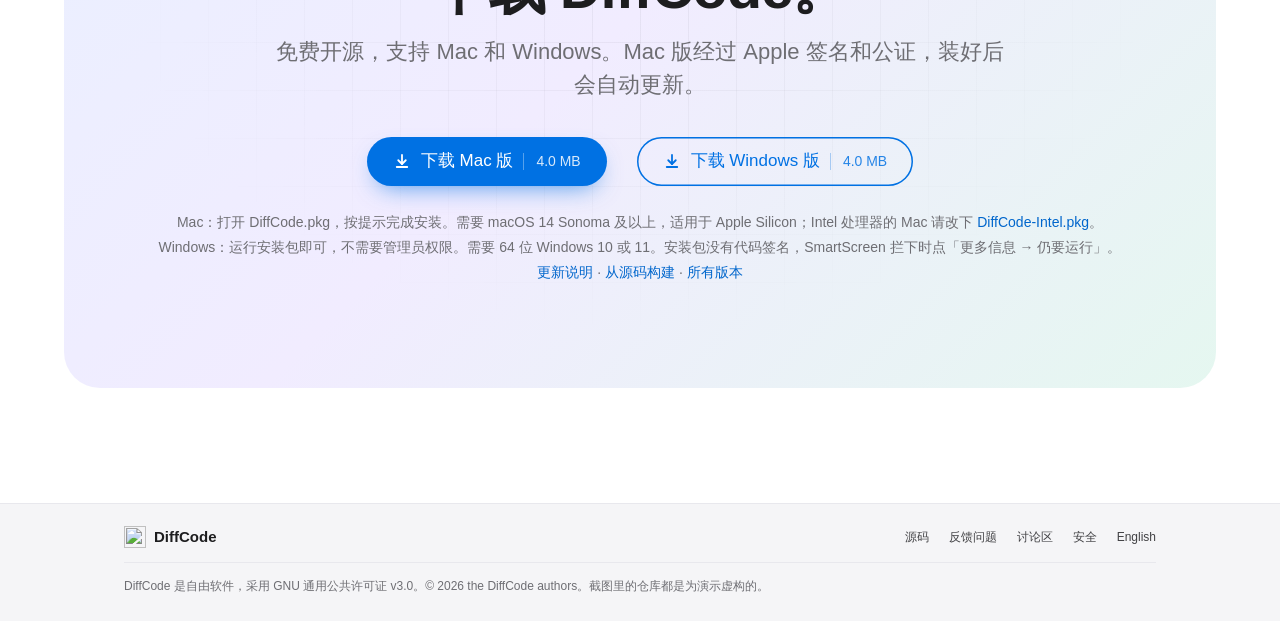
==== commit 1637456c: "Prepare 0.4.5 (12) Co-Authored-By: Claude Opus 5.5 <noreply@anthropic.com>" ====
--- a/site/zh/index.html
+++ b/site/zh/index.html
@@ -110,7 +110,7 @@
 
 <section class="hero">
   <div class="wrap">
-    <a class="badge" href="https://github.com/ihou/DiffCode/releases/latest"><span class="badge-tag">新版</span><span data-version>0.4.4</span> 更新了什么<span class="badge-arrow" aria-hidden="true">›</span></a>
+    <a class="badge" href="https://github.com/ihou/DiffCode/releases/latest"><span class="badge-tag">新版</span><span data-version>0.4.5</span> 更新了什么<span class="badge-arrow" aria-hidden="true">›</span></a>
     <h1>像 IDE 一样好用的 <span class="nw">Git diff 工具，</span><br><span class="nw grad">不用打开 IDE。</span></h1>
     <p class="lede">DiffCode 是一个轻量的原生 Git 客户端，支持 Mac 和 Windows。并排查看每一处代码改动——你自己的、同事的，或者 coding agent 的——只提交你想提交的那几行。平时只占 <strong class="nw">30–50 MB</strong> 内存。</p>
     <div class="cta">
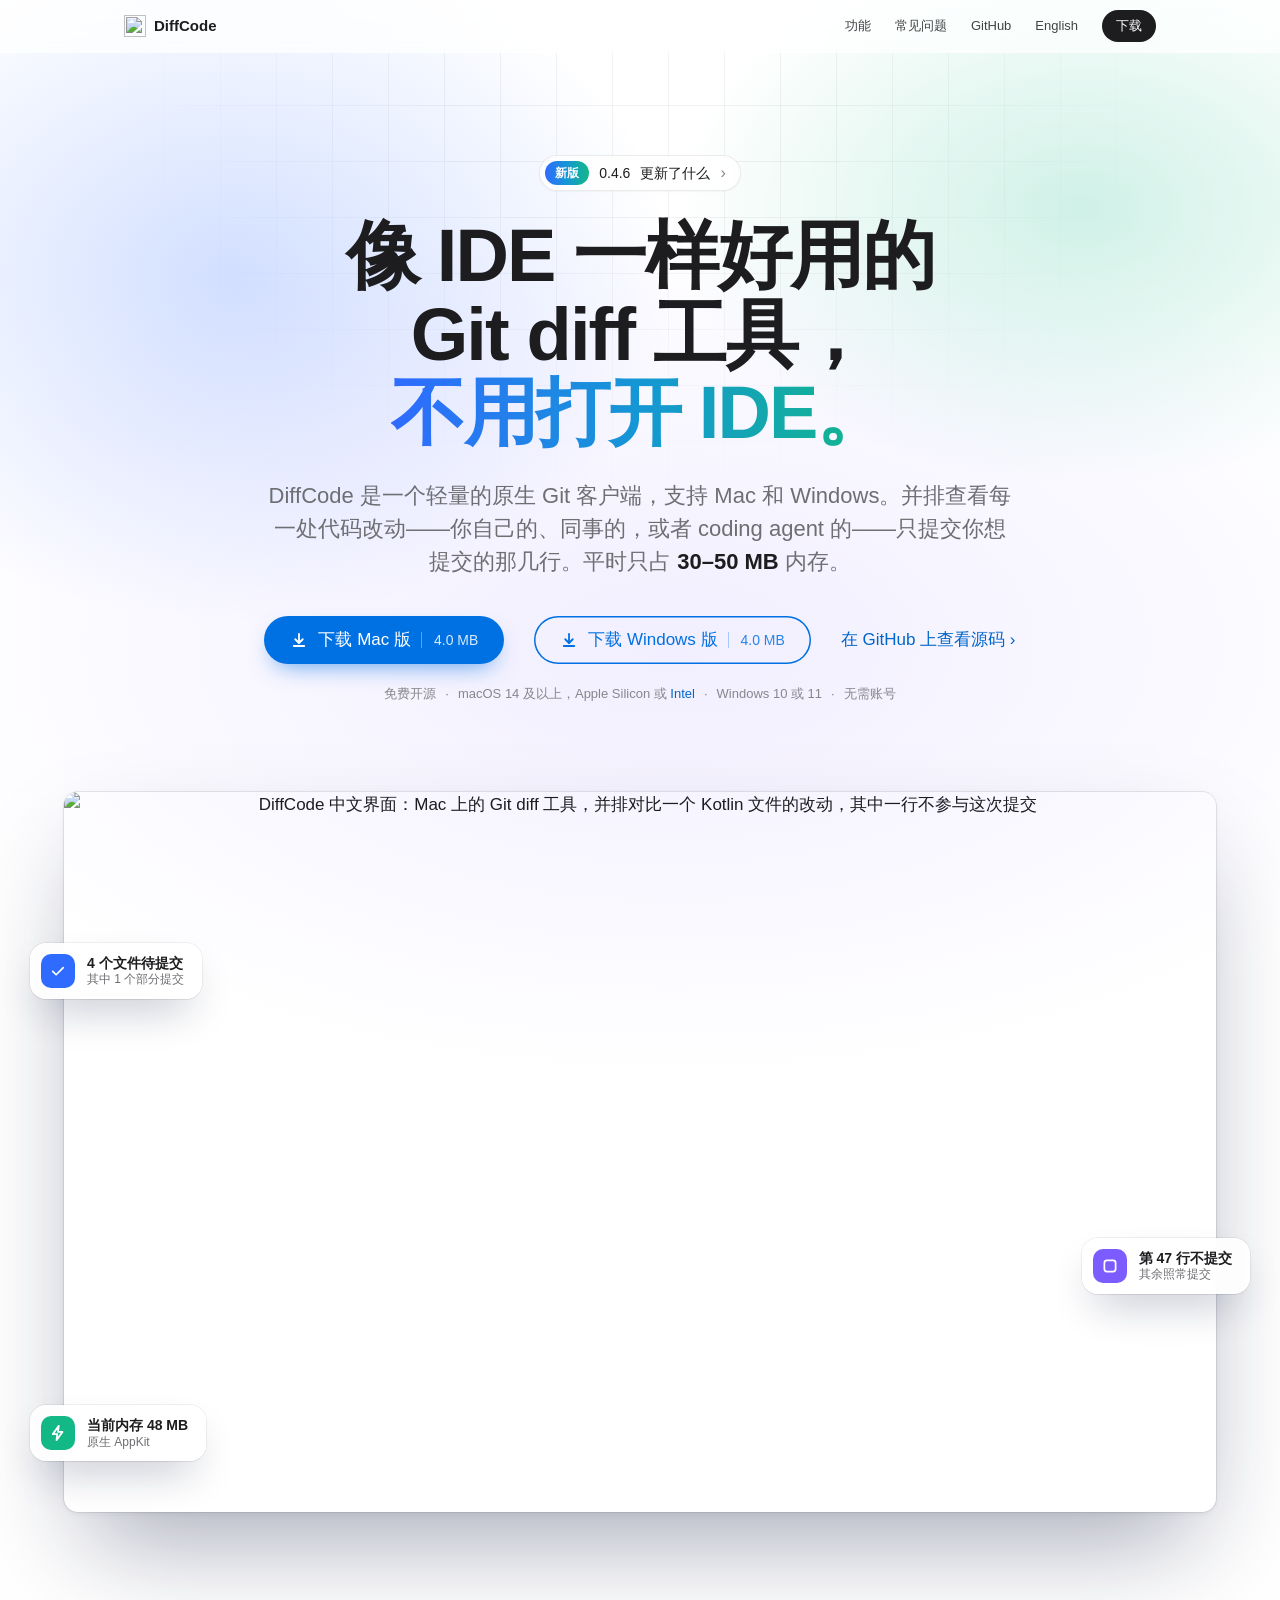
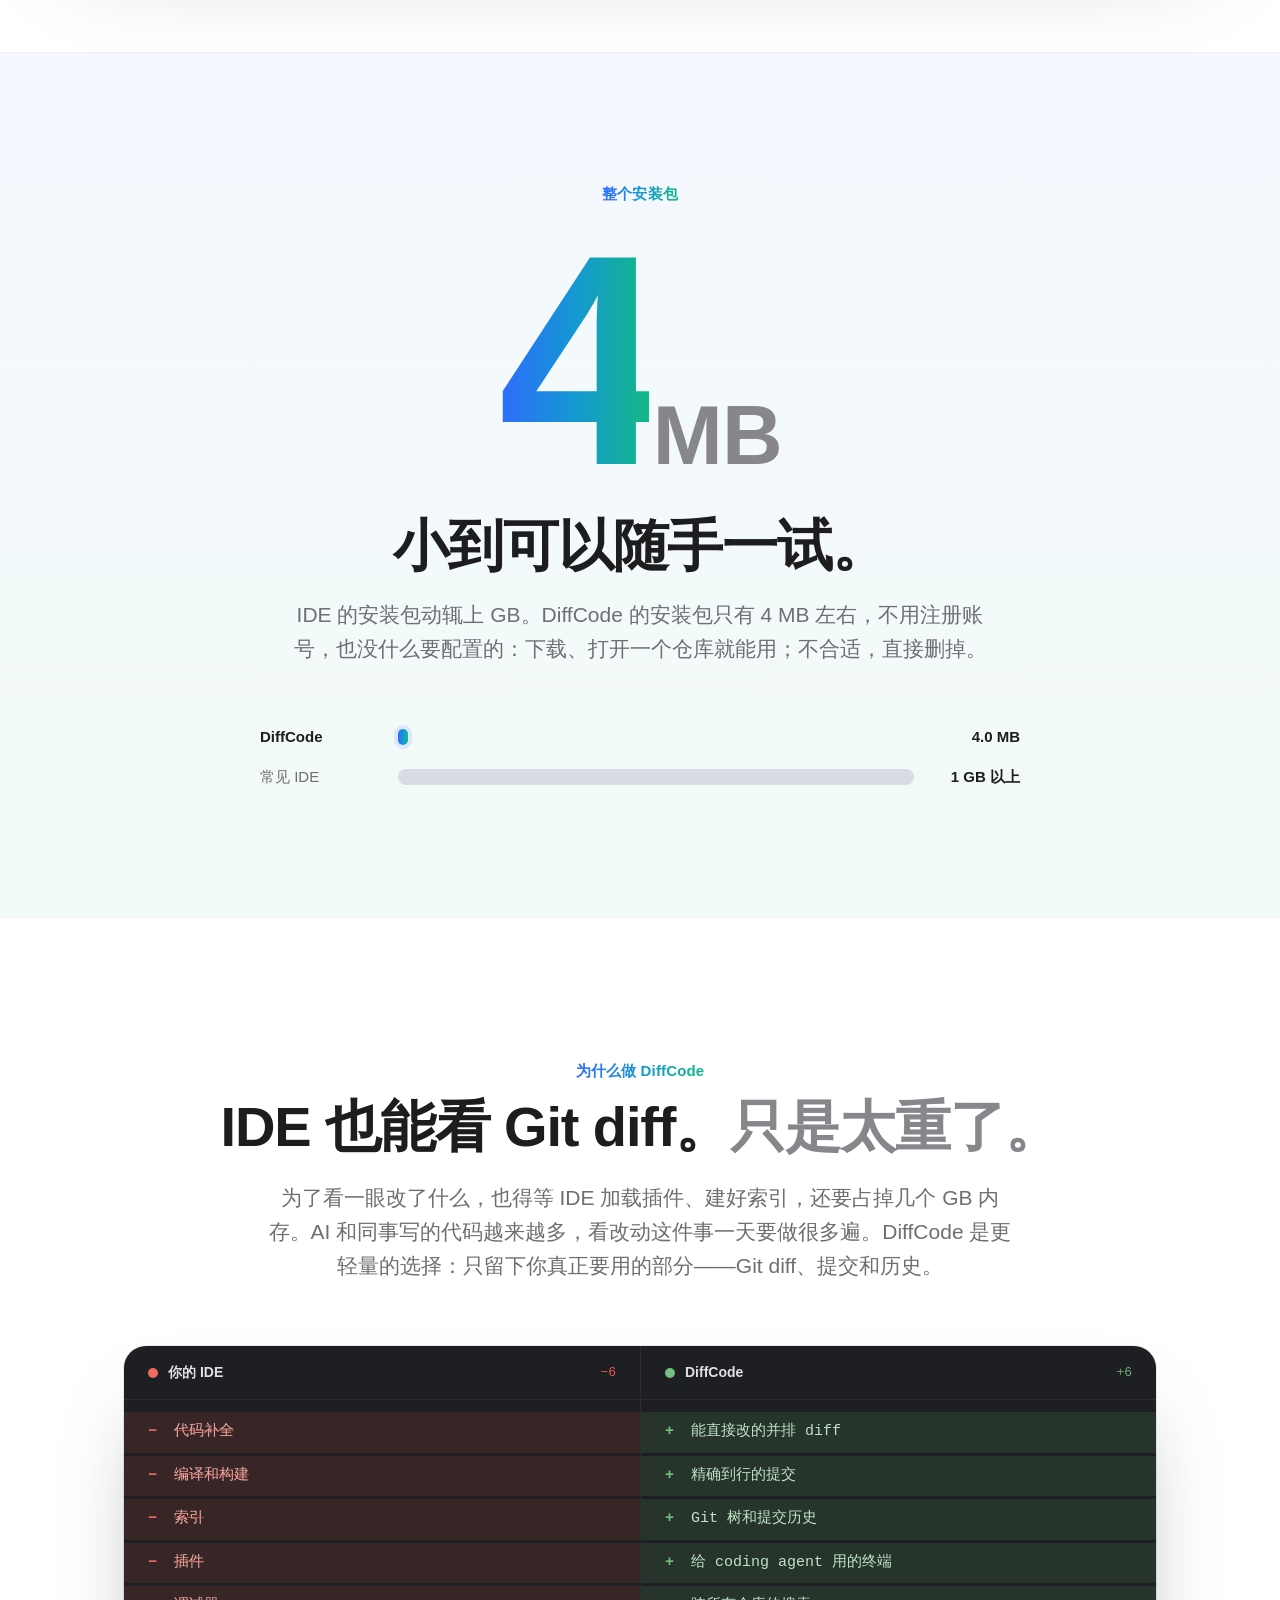
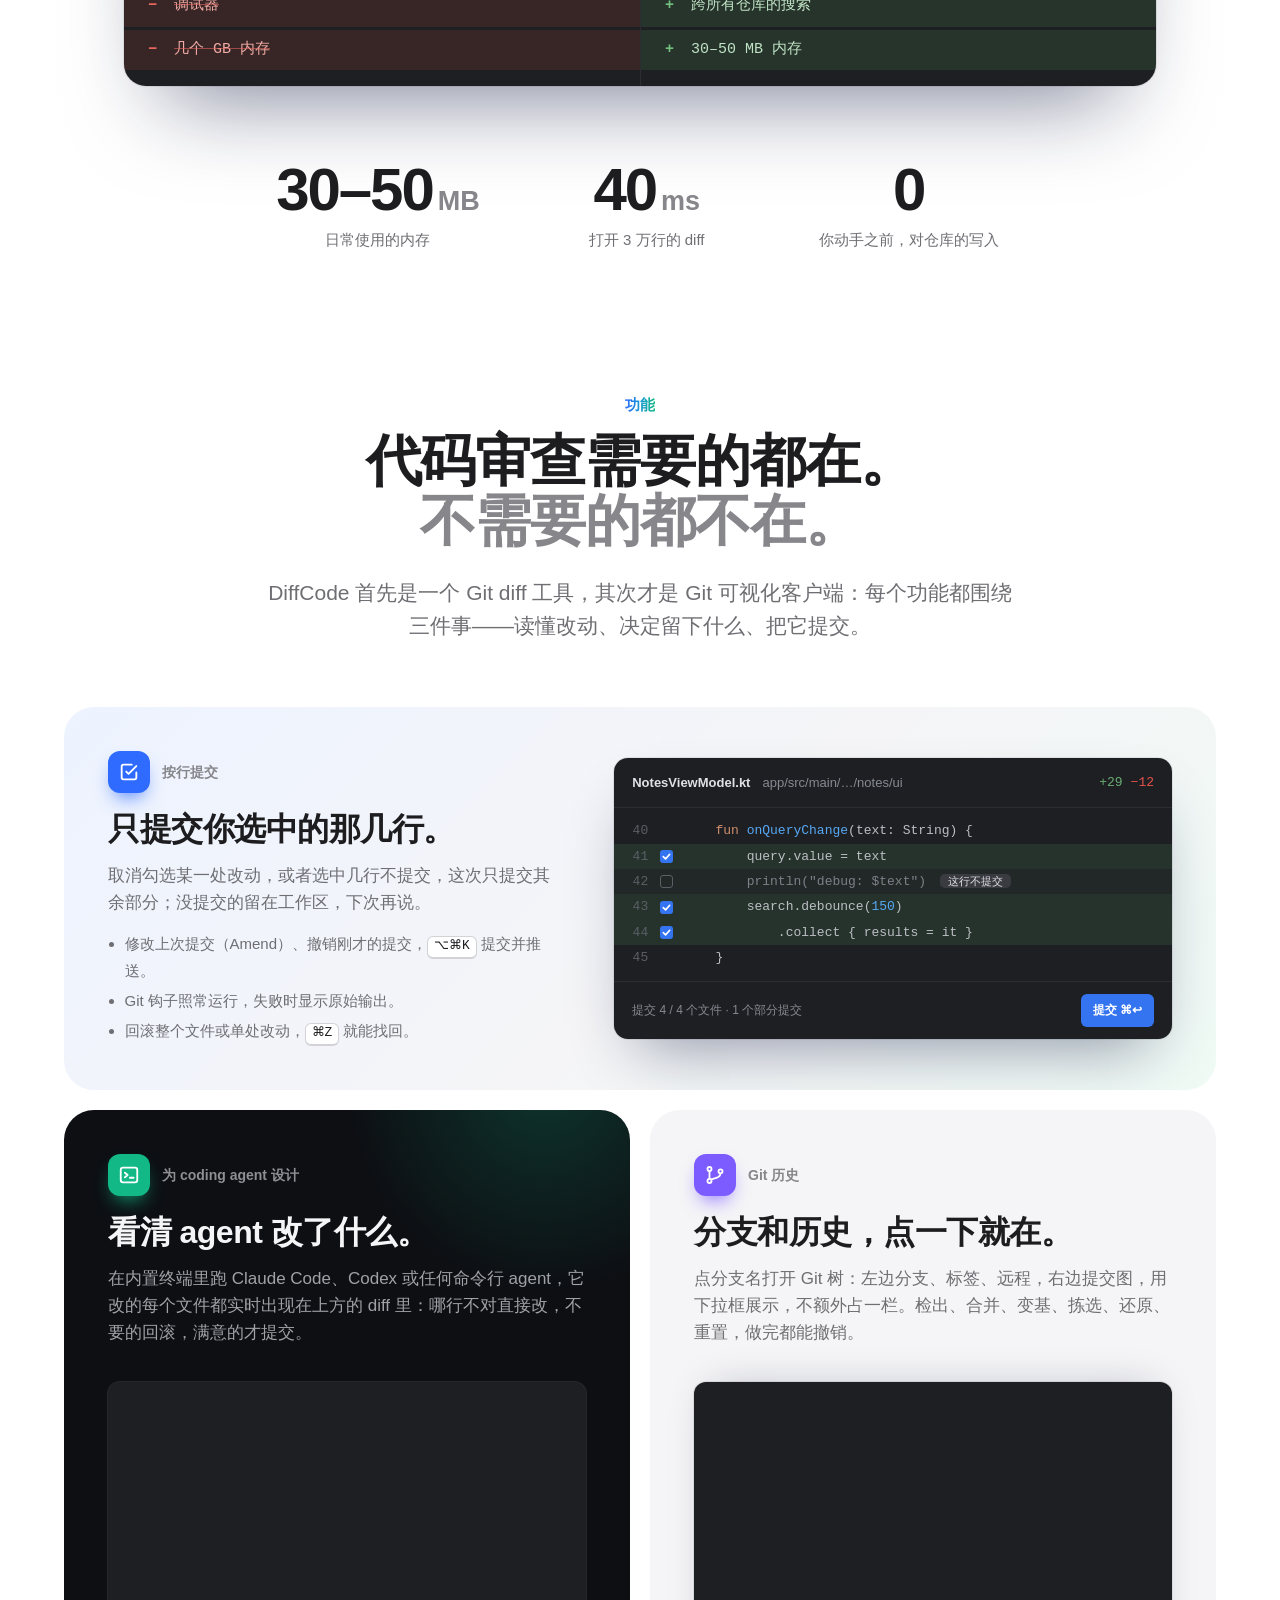
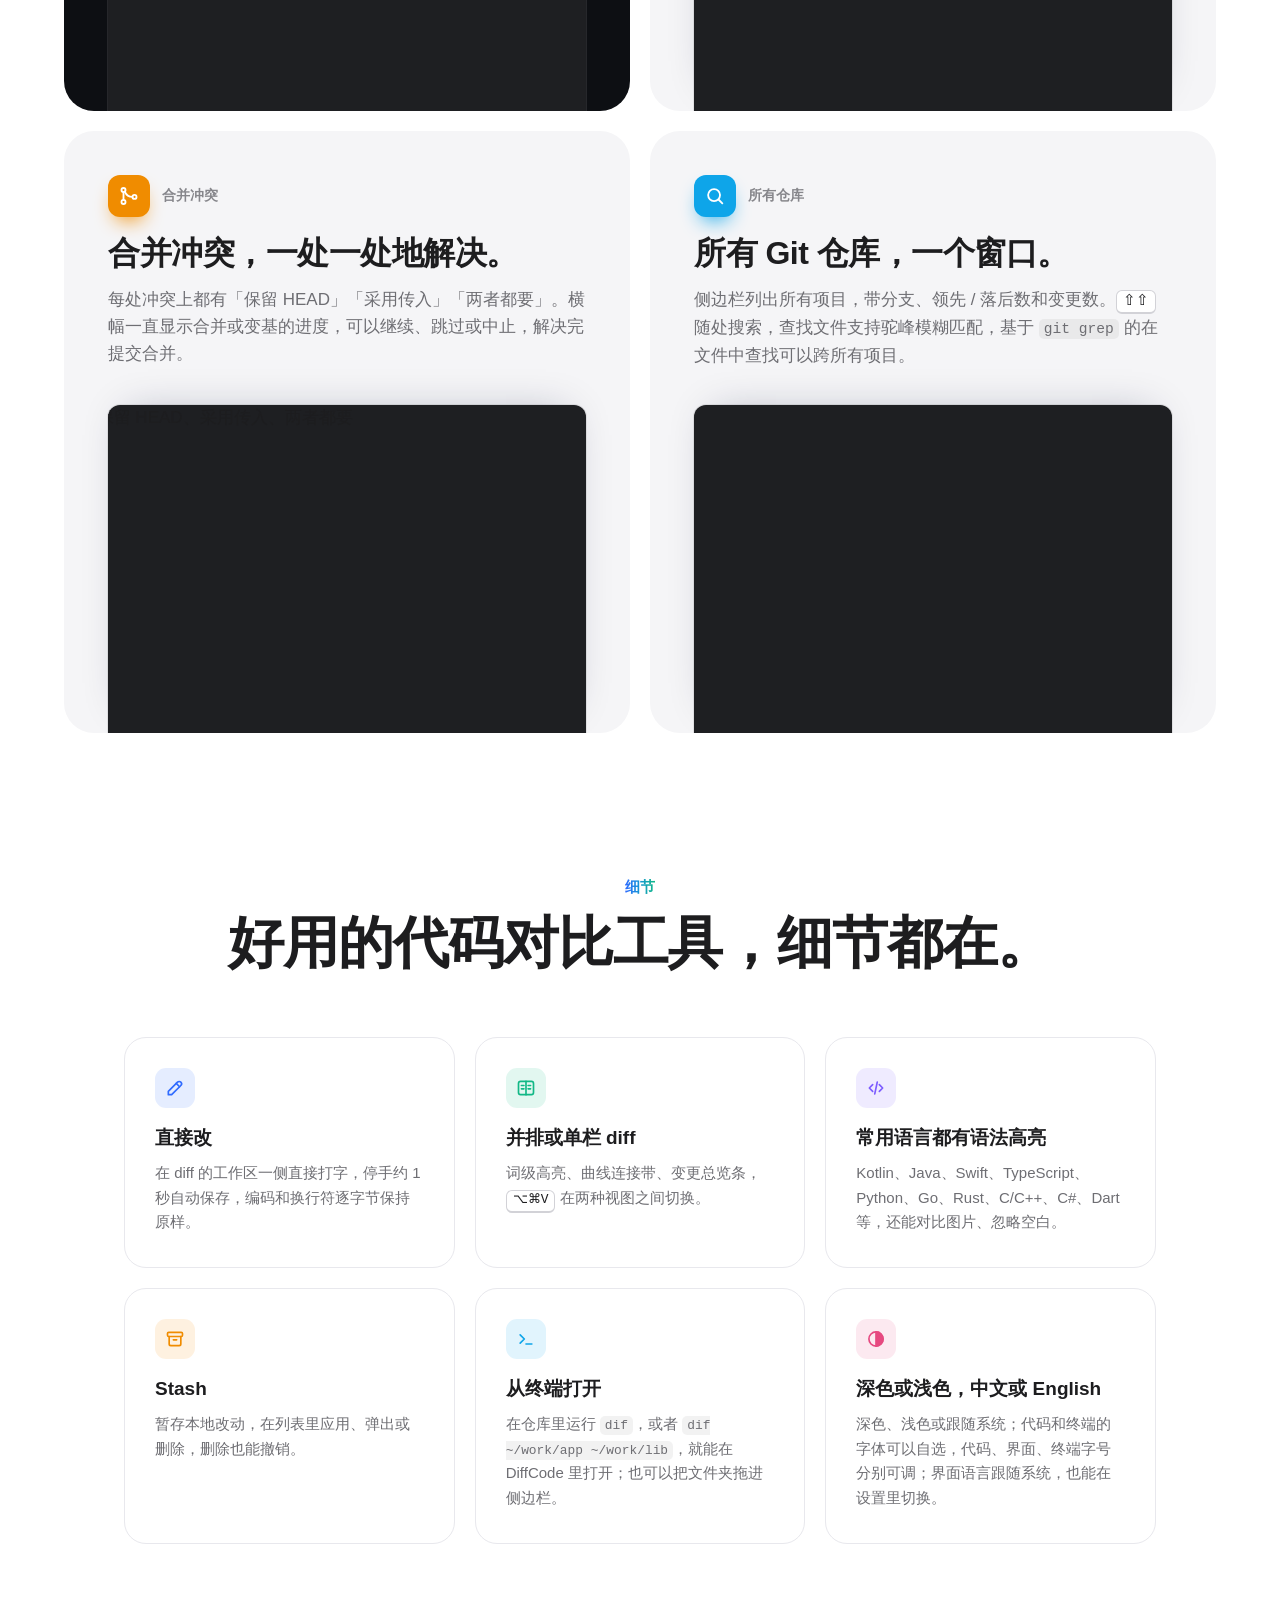
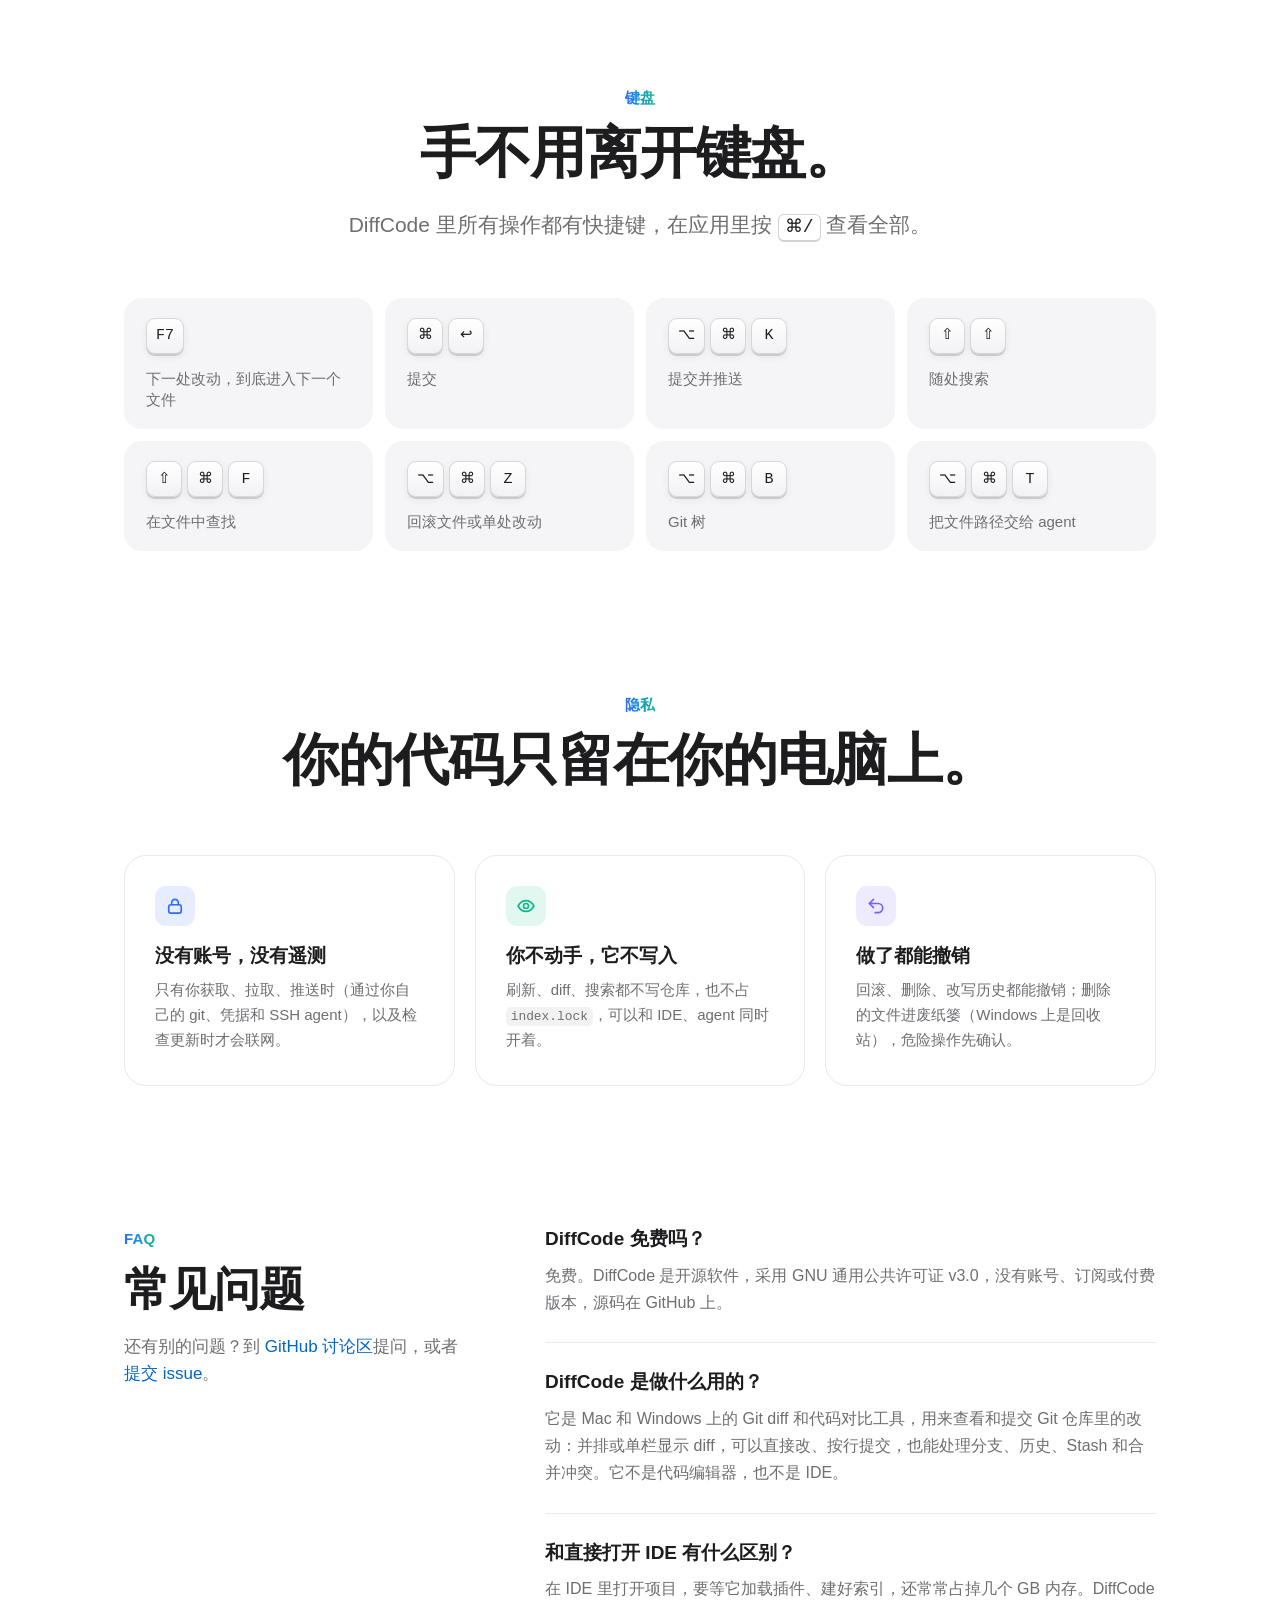
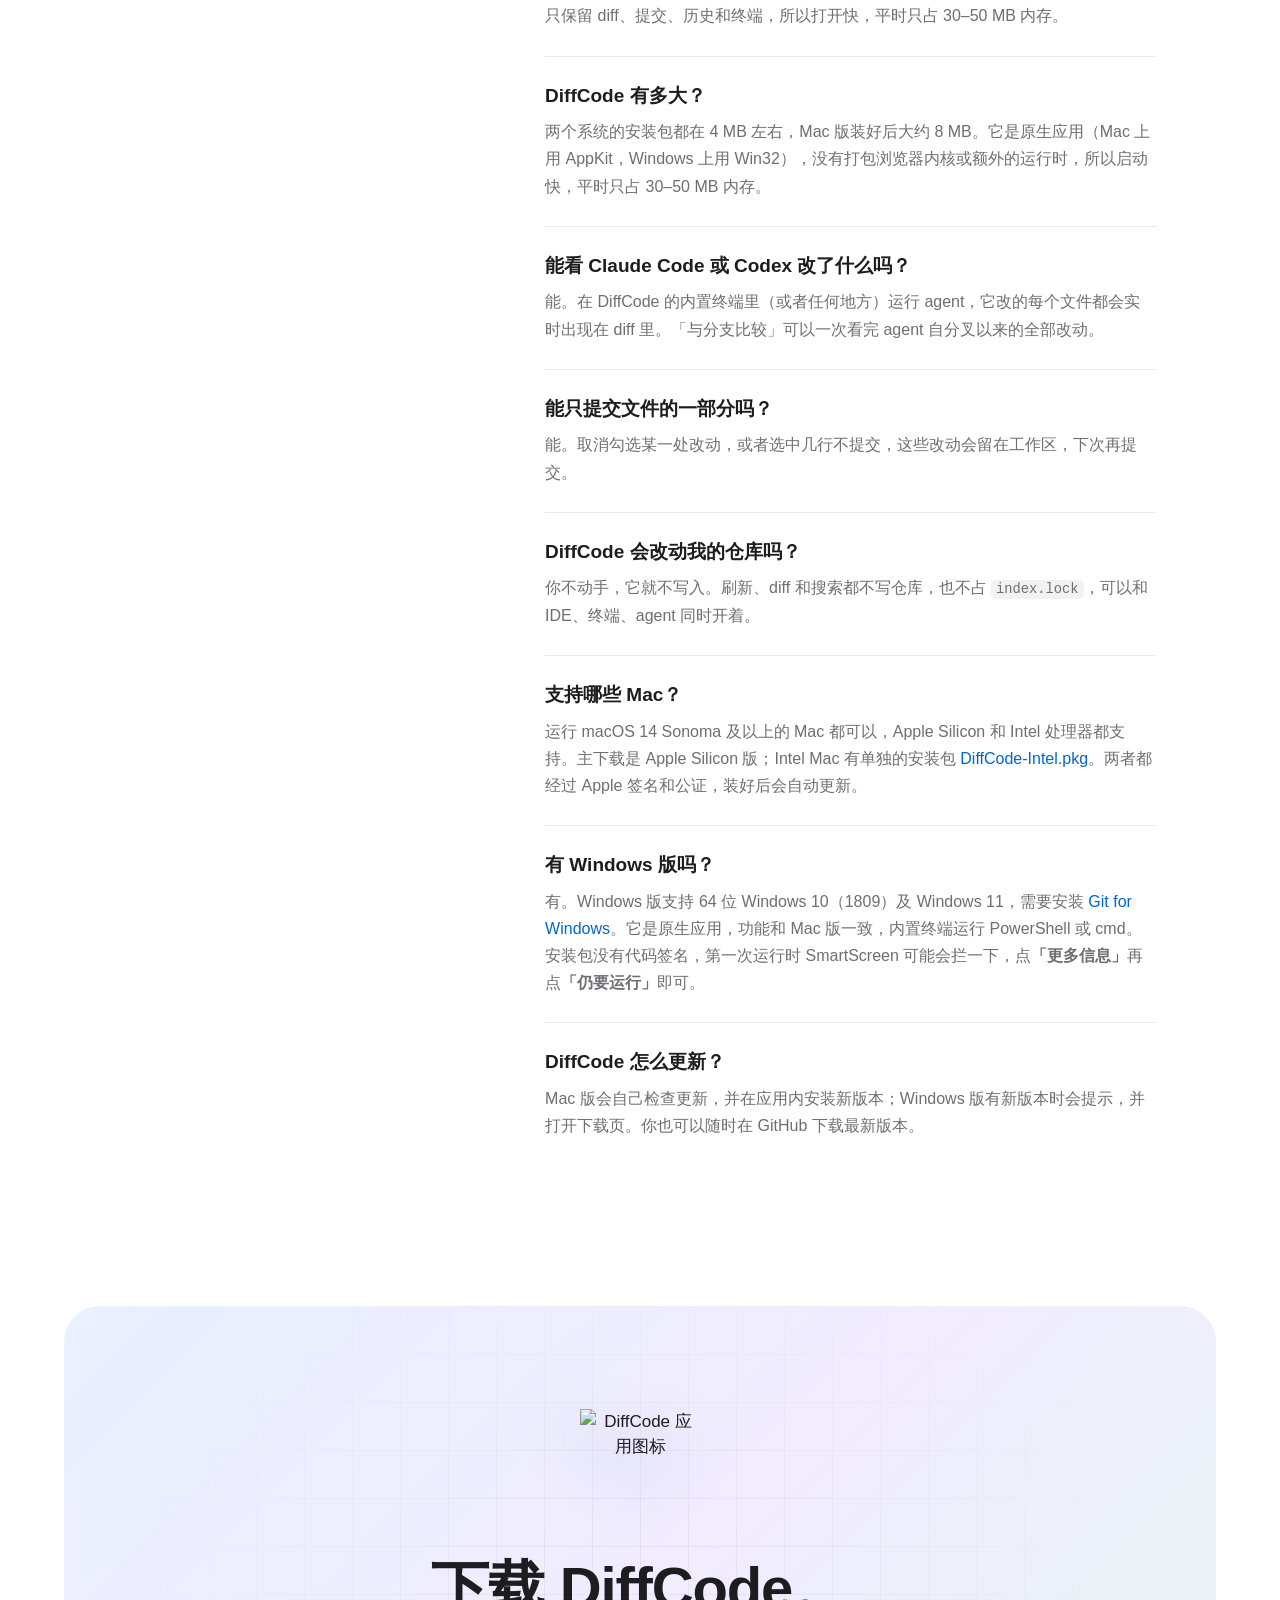
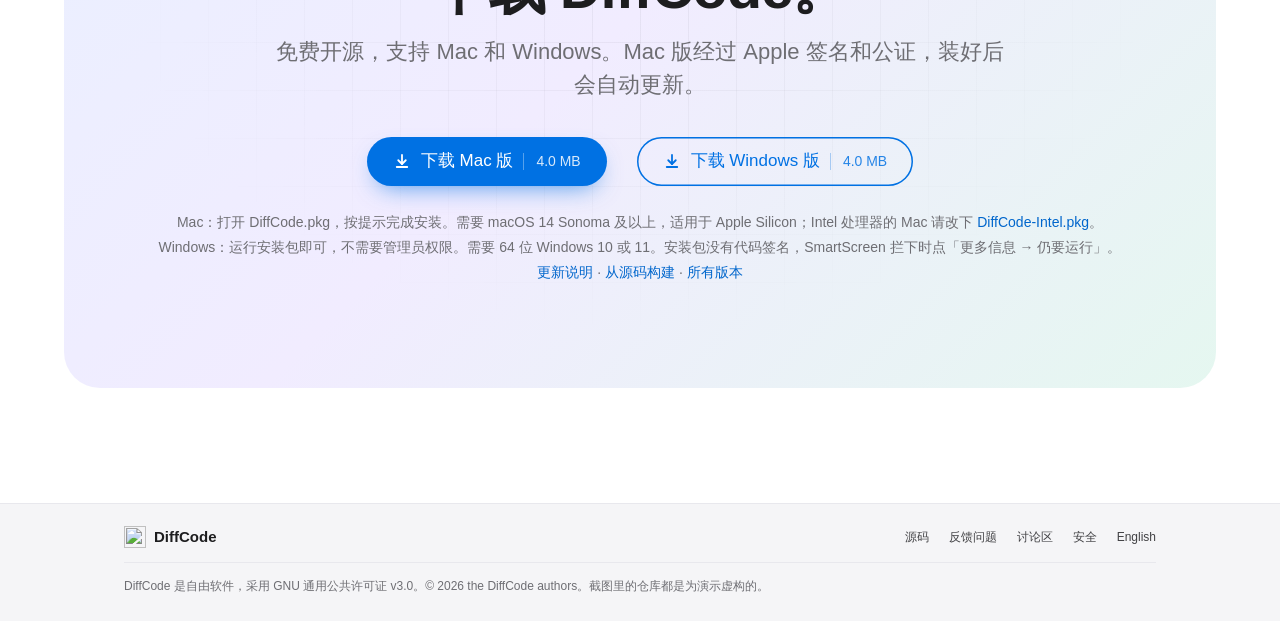
==== commit ebd6002f: "Prepare 0.4.6 (13) Co-Authored-By: Claude Opus 5.5 <noreply@anthropic.com>" ====
--- a/site/zh/index.html
+++ b/site/zh/index.html
@@ -110,7 +110,7 @@
 
 <section class="hero">
   <div class="wrap">
-    <a class="badge" href="https://github.com/ihou/DiffCode/releases/latest"><span class="badge-tag">新版</span><span data-version>0.4.5</span> 更新了什么<span class="badge-arrow" aria-hidden="true">›</span></a>
+    <a class="badge" href="https://github.com/ihou/DiffCode/releases/latest"><span class="badge-tag">新版</span><span data-version>0.4.6</span> 更新了什么<span class="badge-arrow" aria-hidden="true">›</span></a>
     <h1>像 IDE 一样好用的 <span class="nw">Git diff 工具，</span><br><span class="nw grad">不用打开 IDE。</span></h1>
     <p class="lede">DiffCode 是一个轻量的原生 Git 客户端，支持 Mac 和 Windows。并排查看每一处代码改动——你自己的、同事的，或者 coding agent 的——只提交你想提交的那几行。平时只占 <strong class="nw">30–50 MB</strong> 内存。</p>
     <div class="cta">
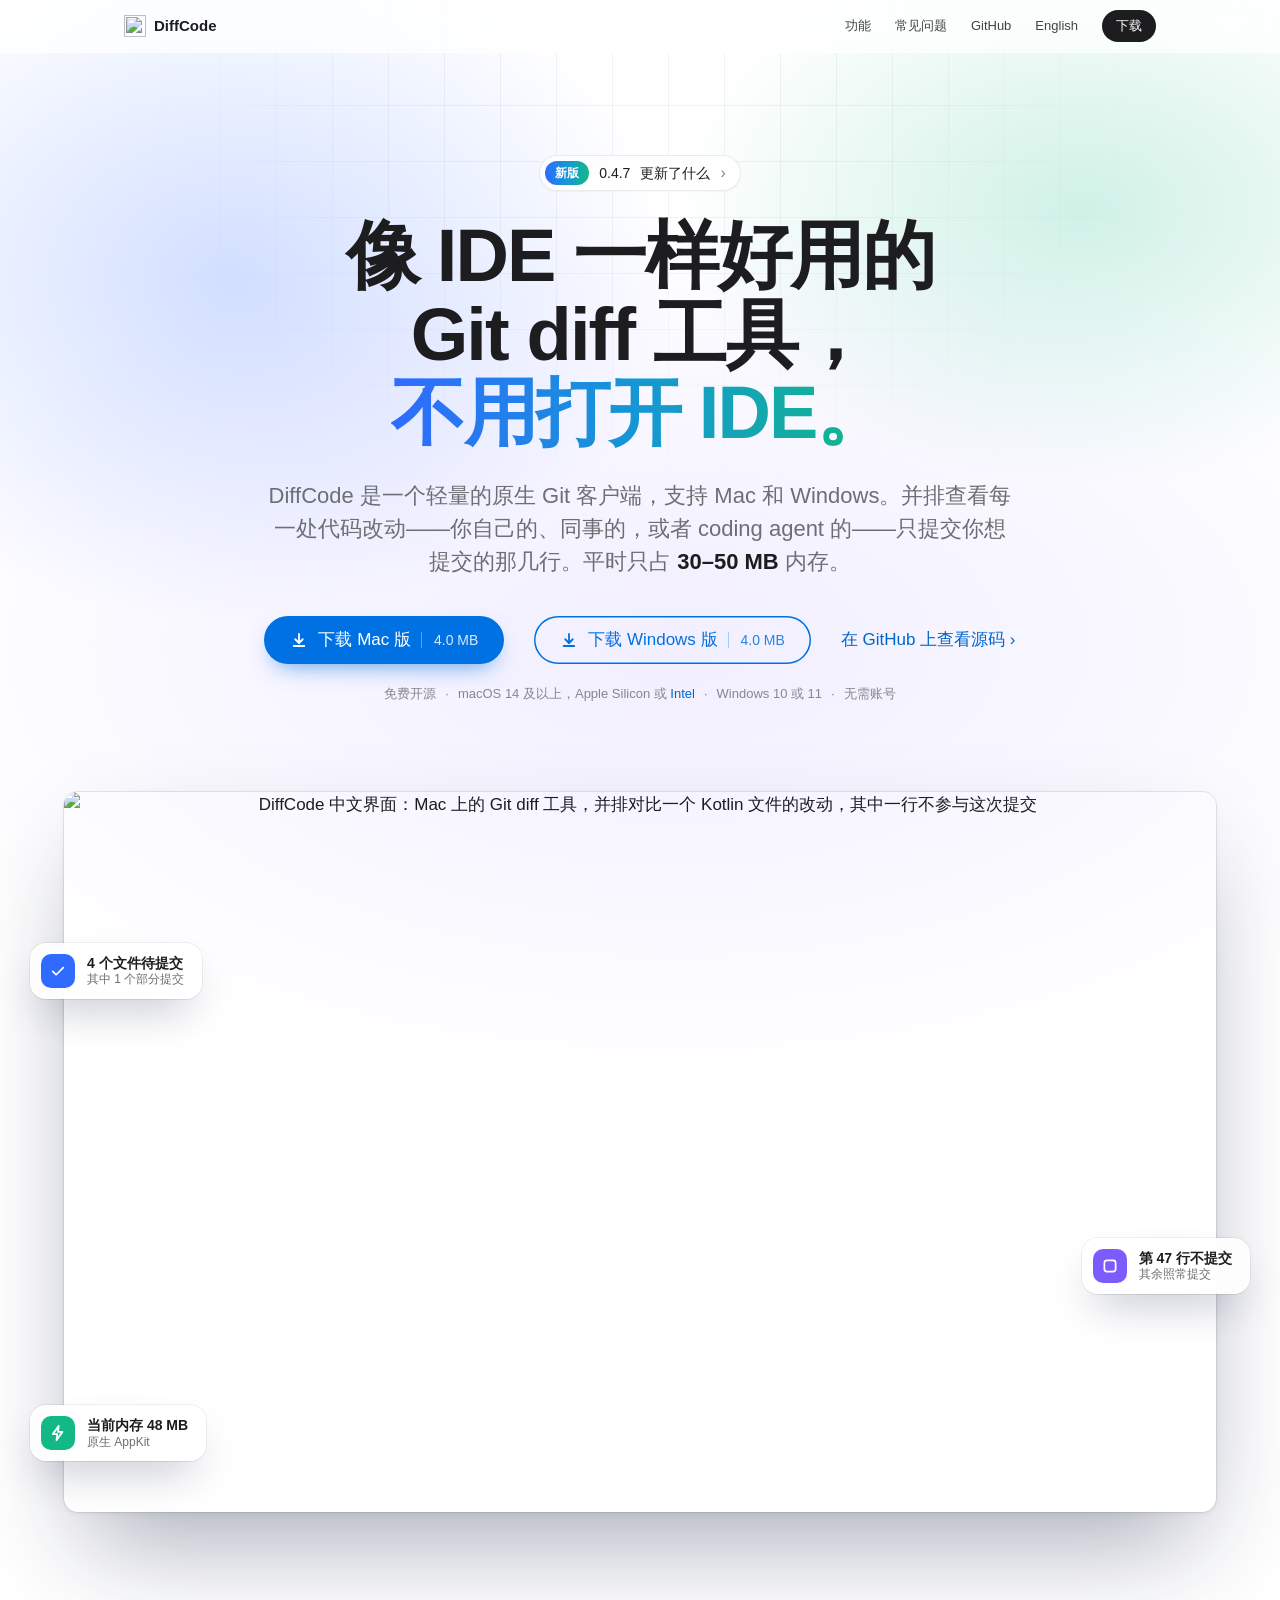
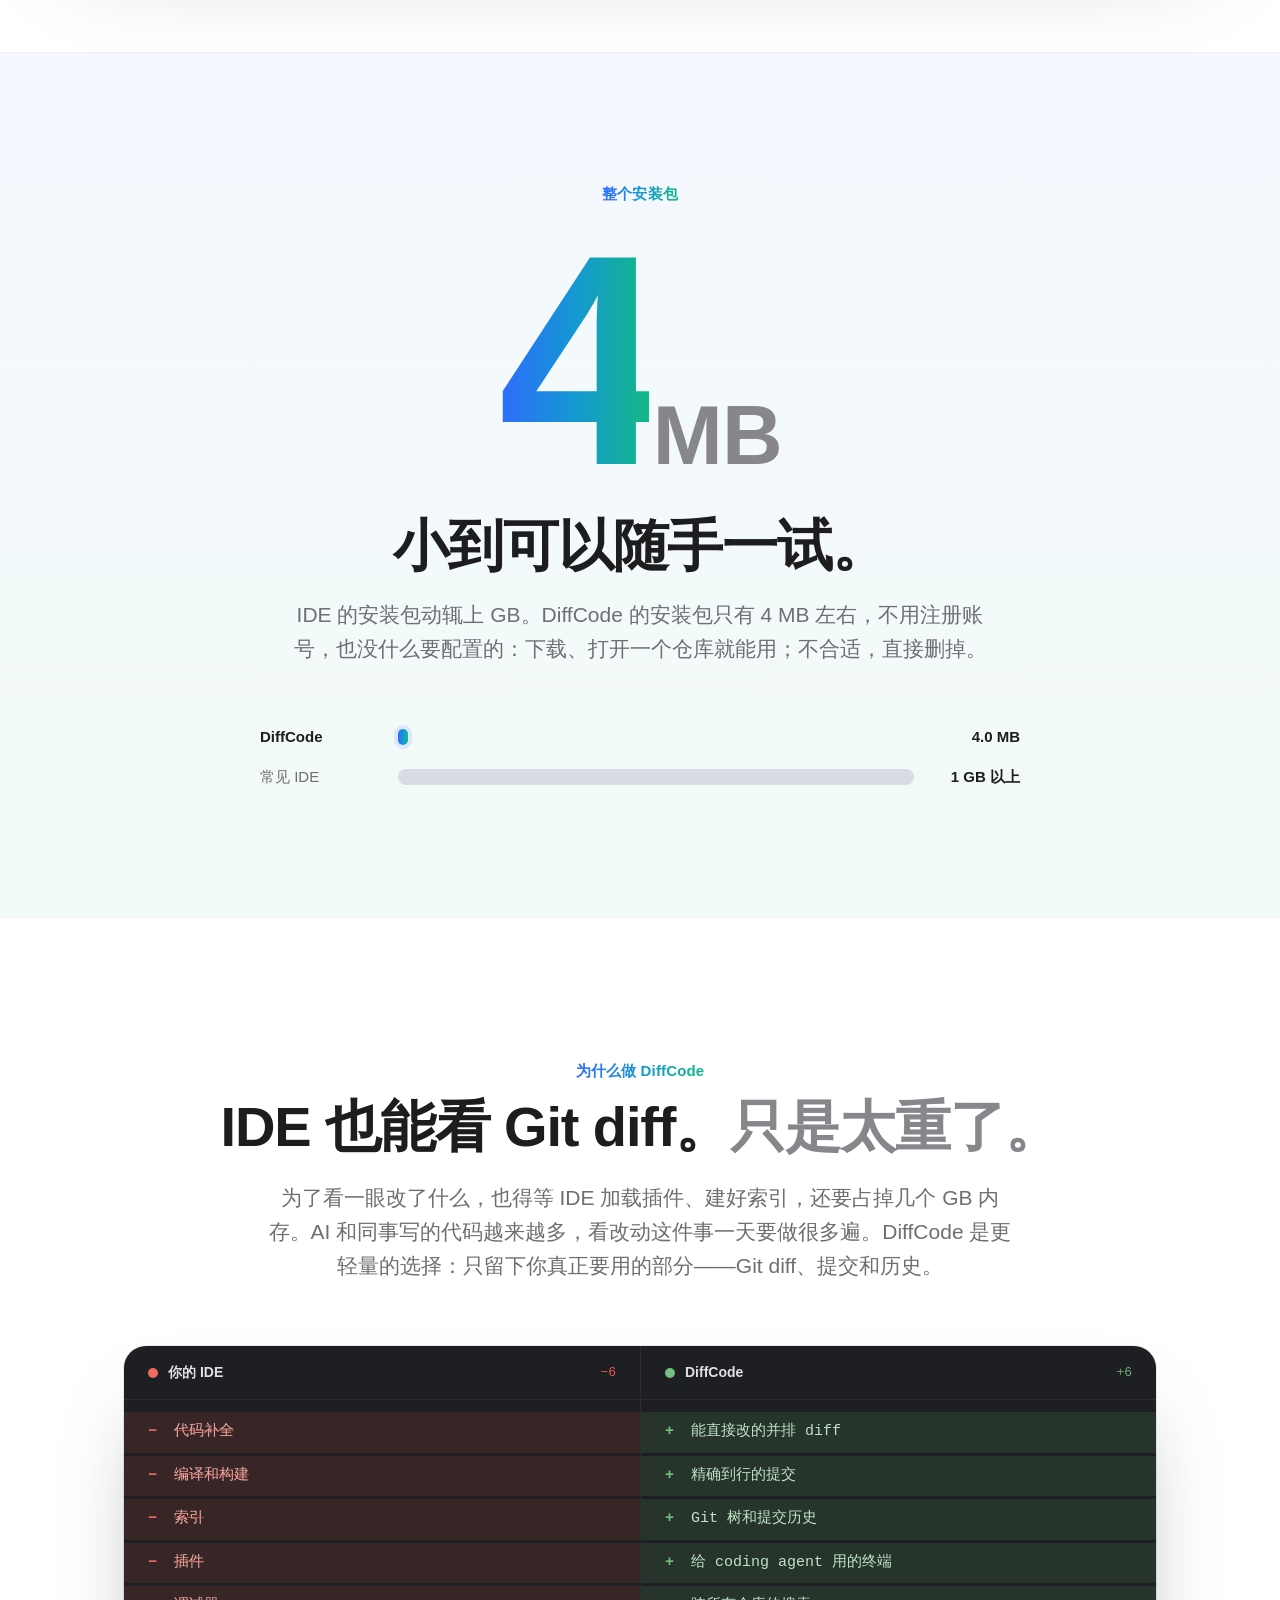
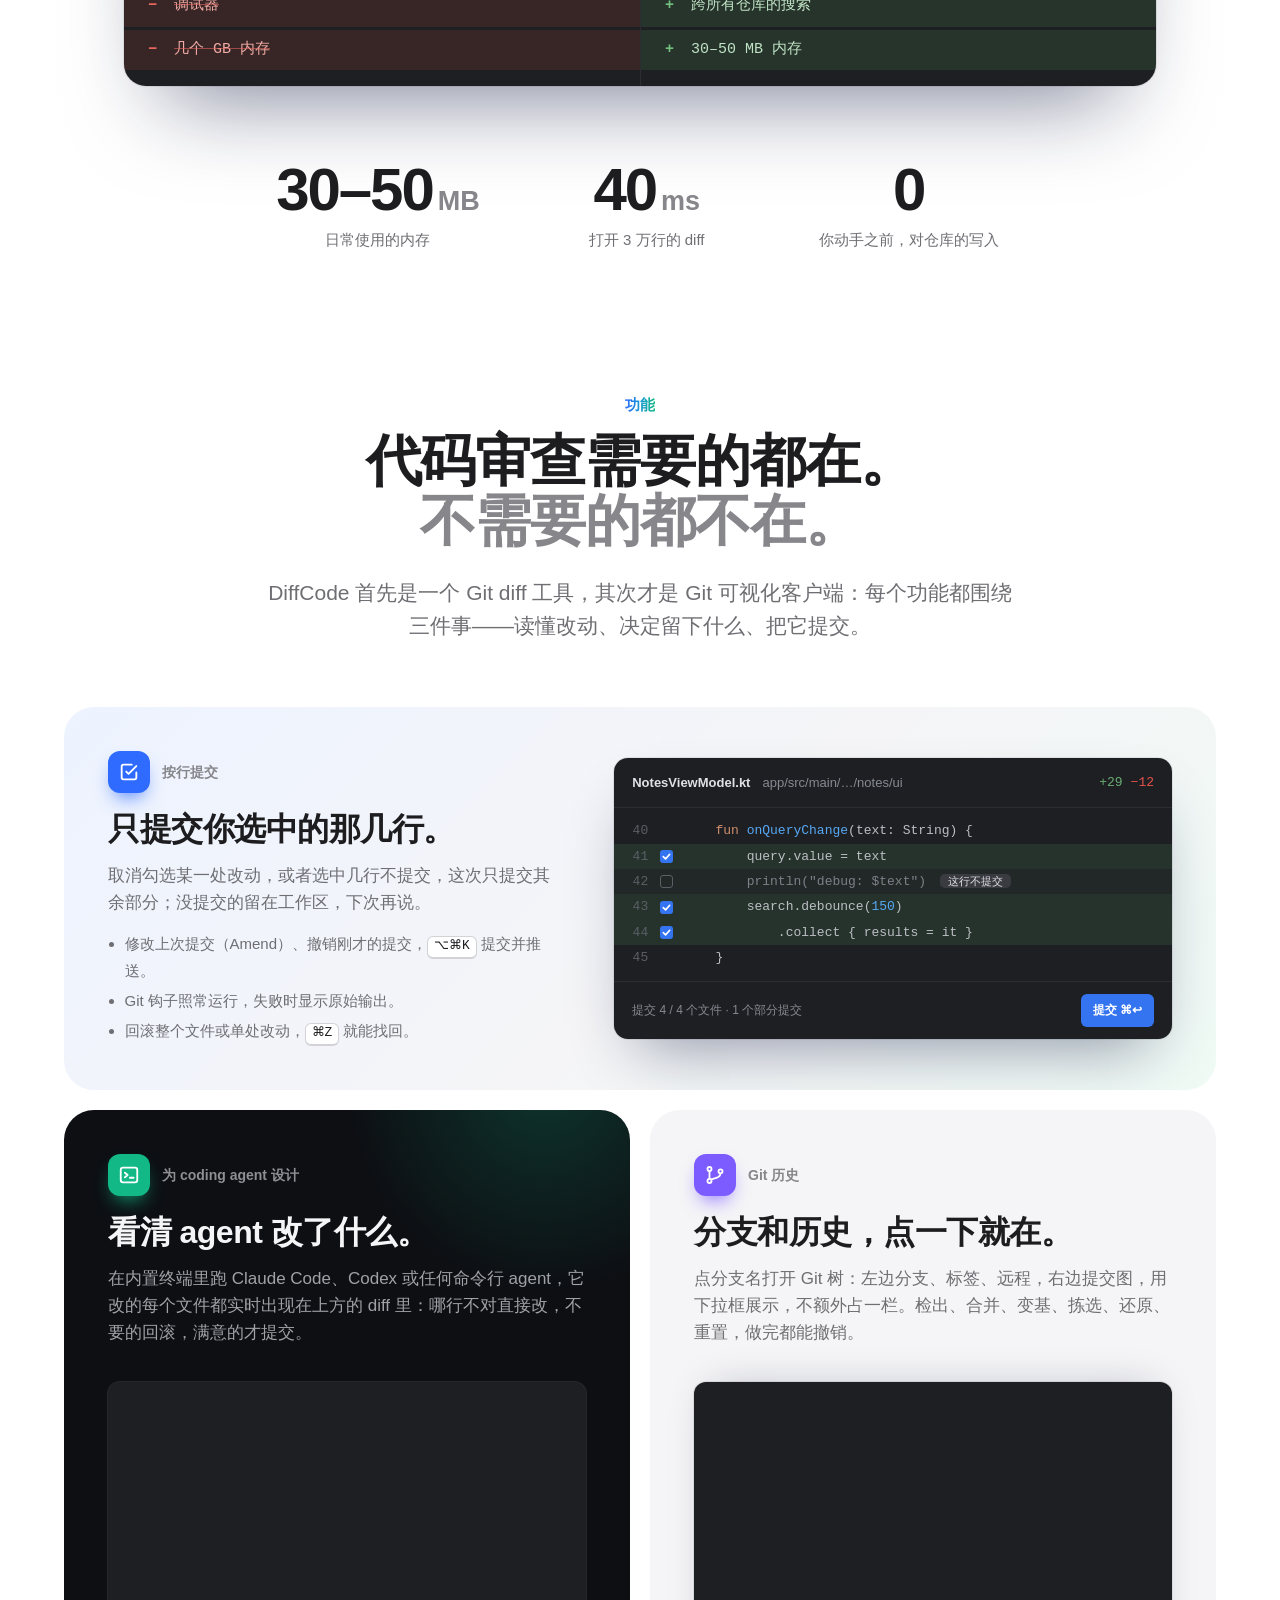
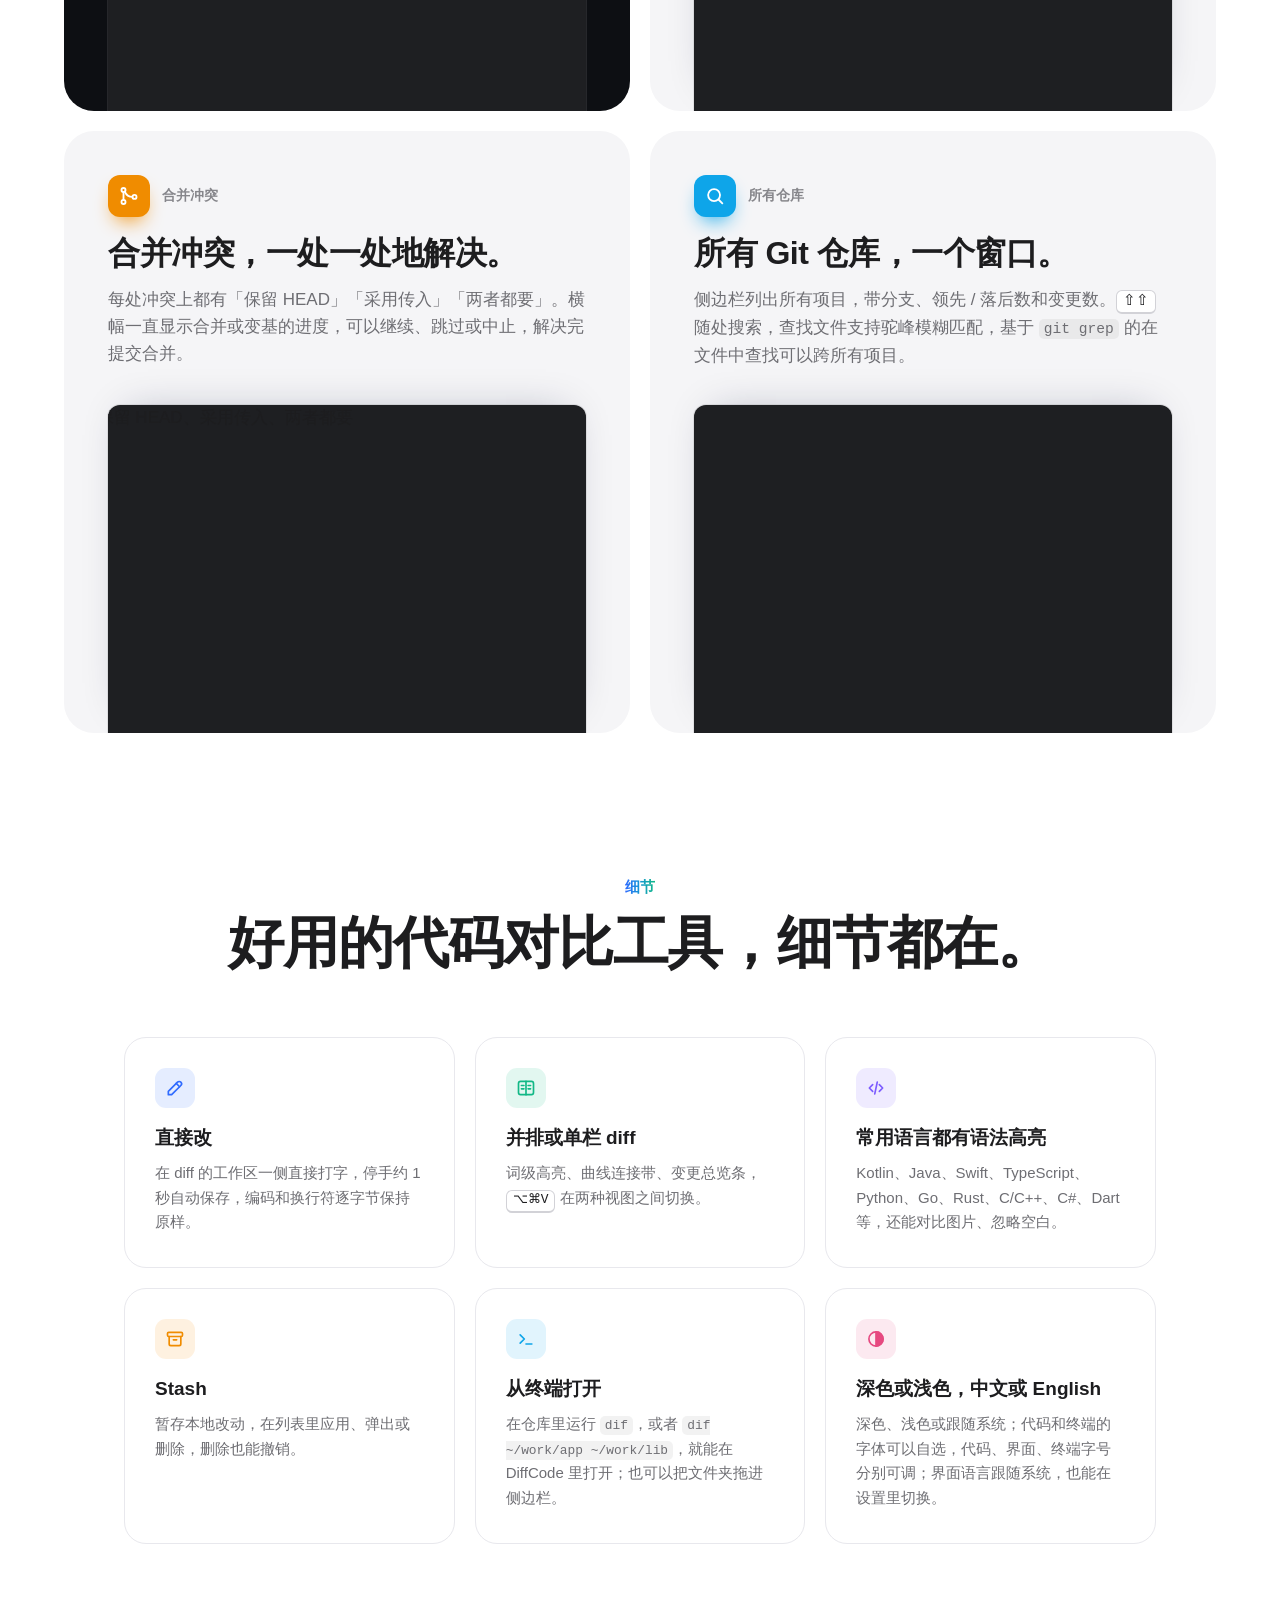
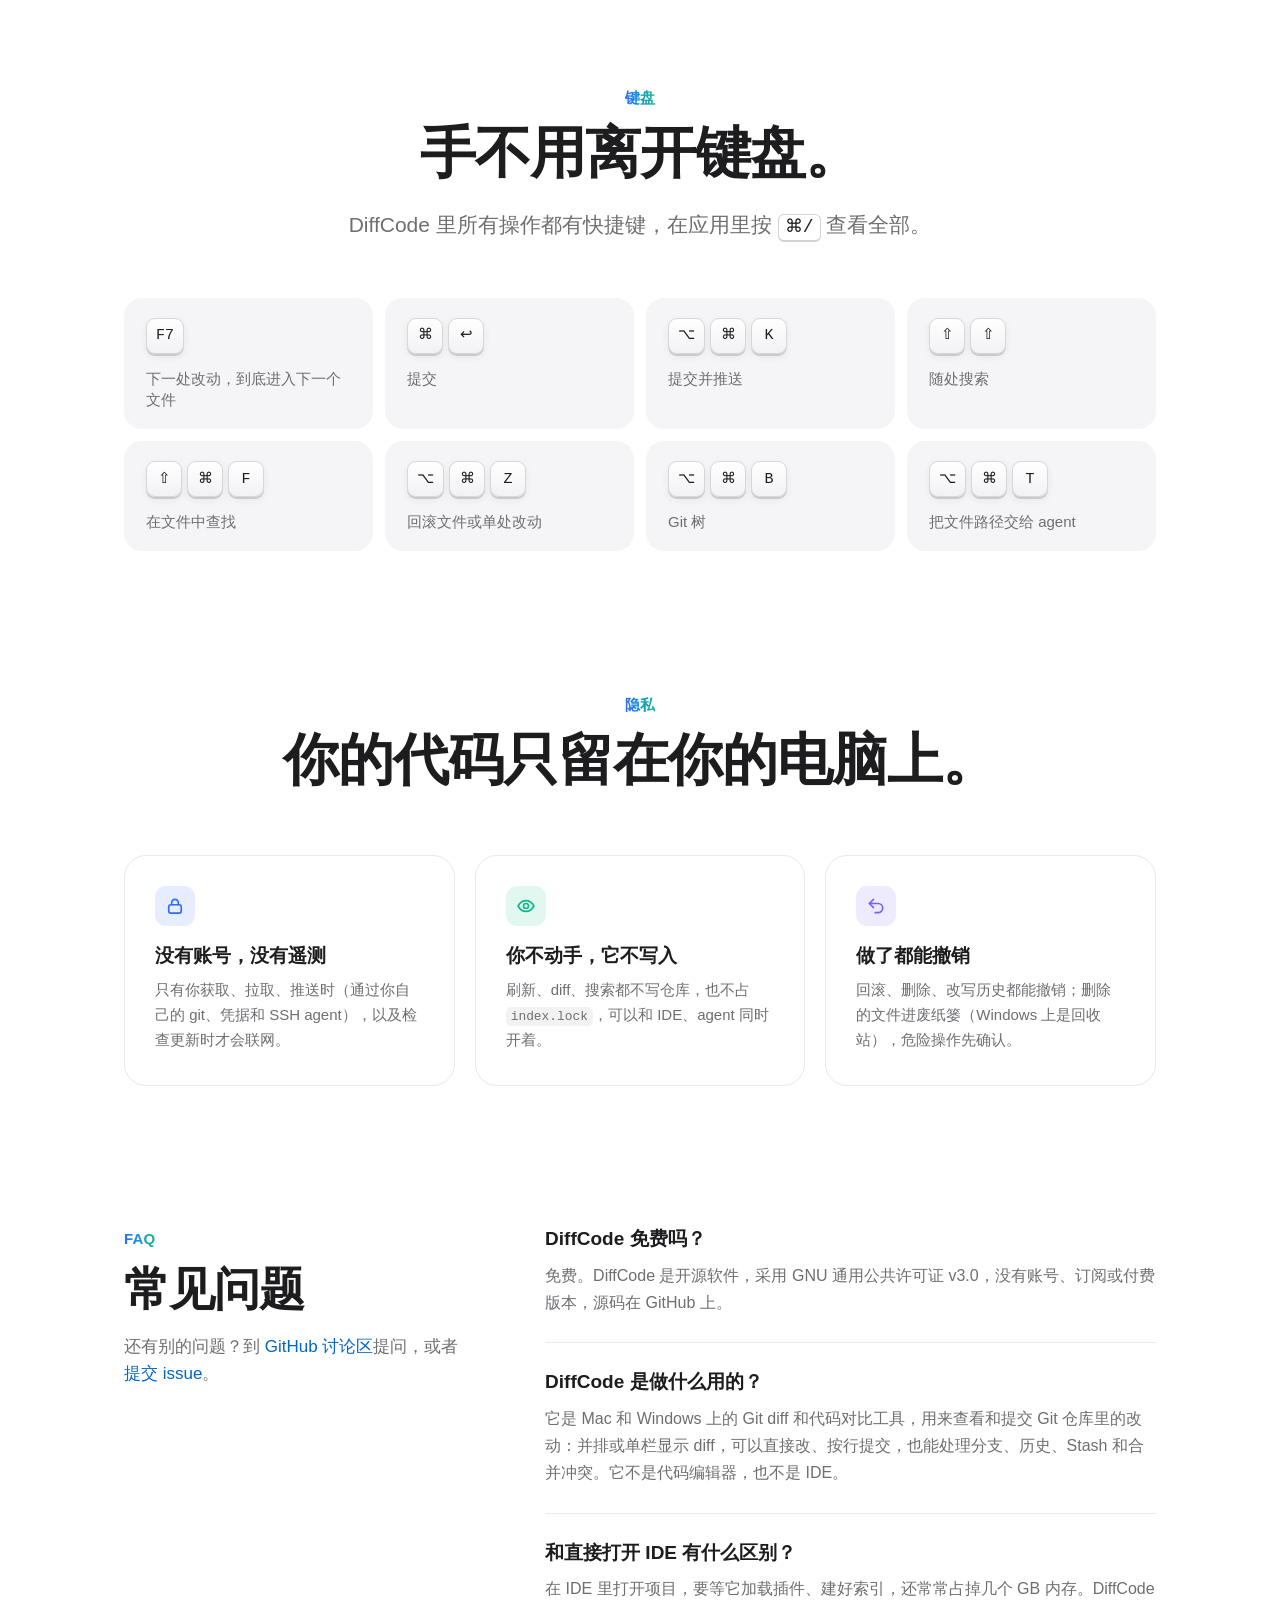
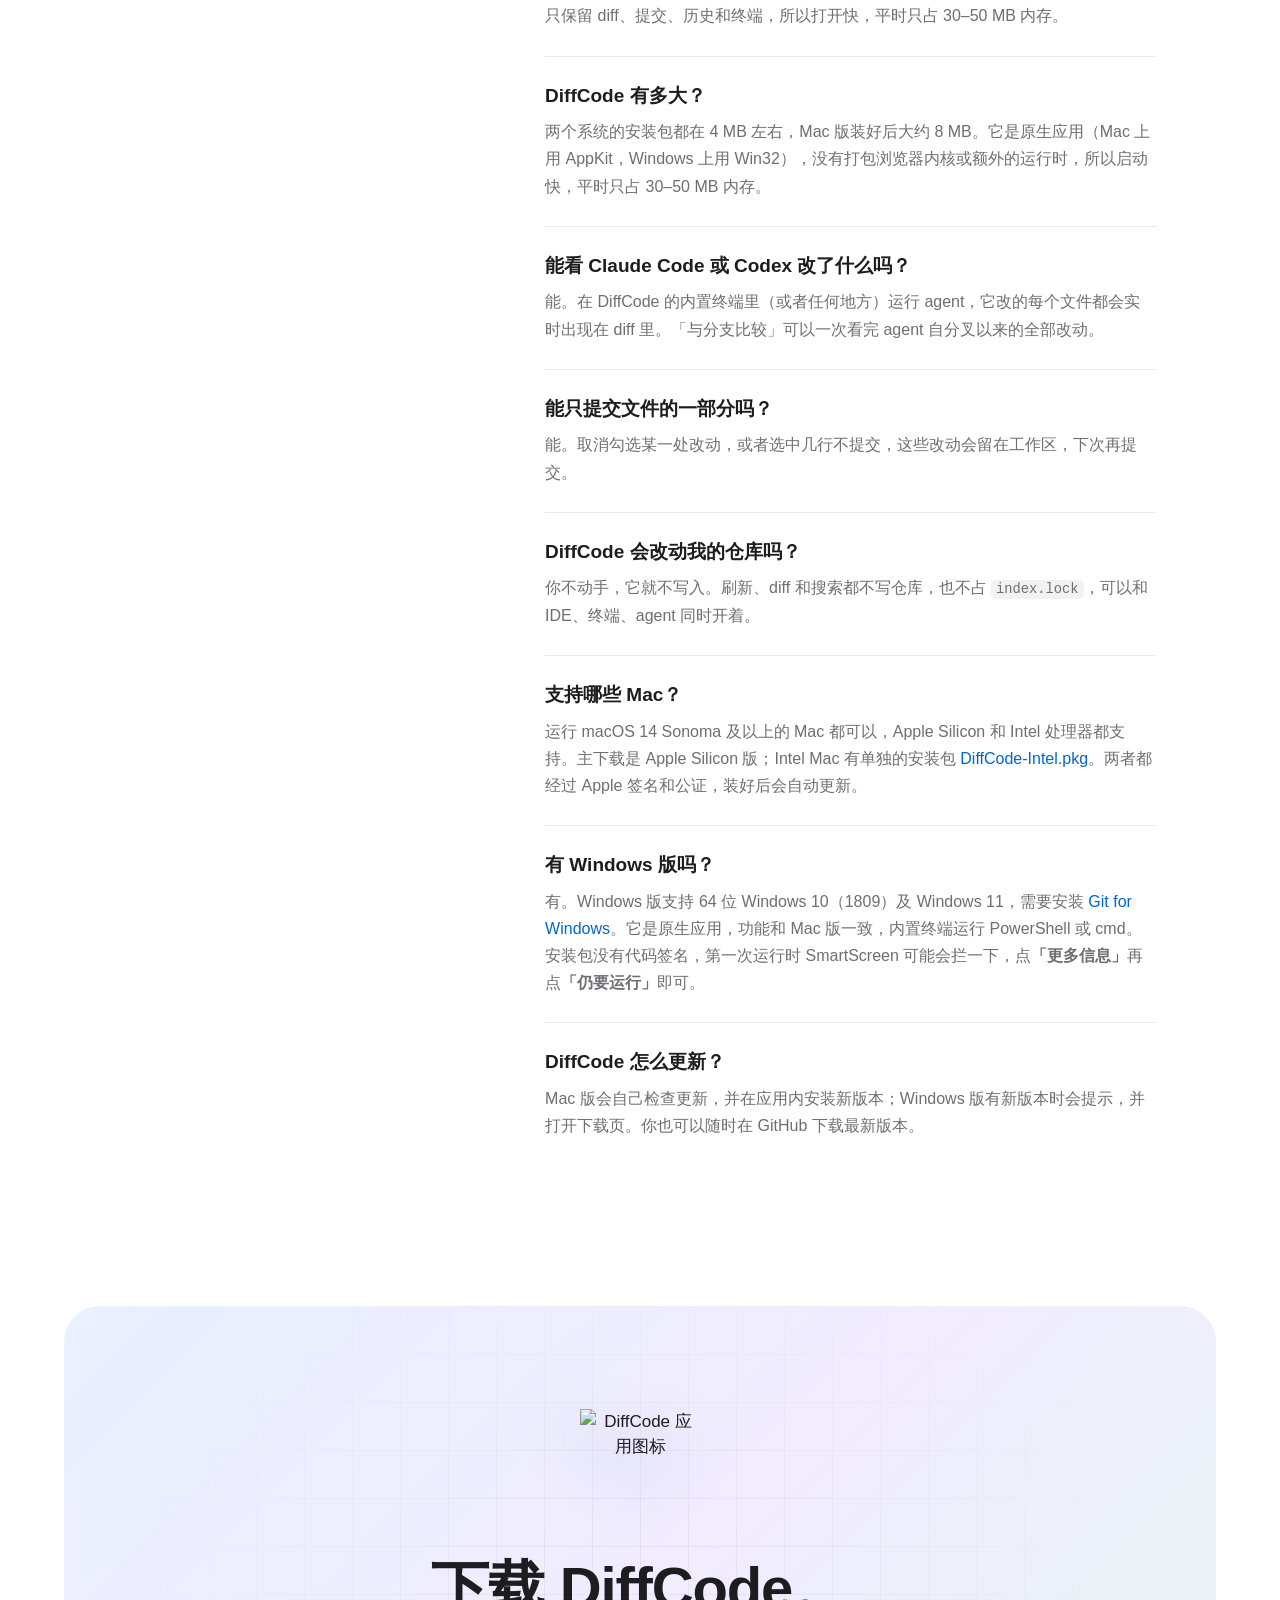
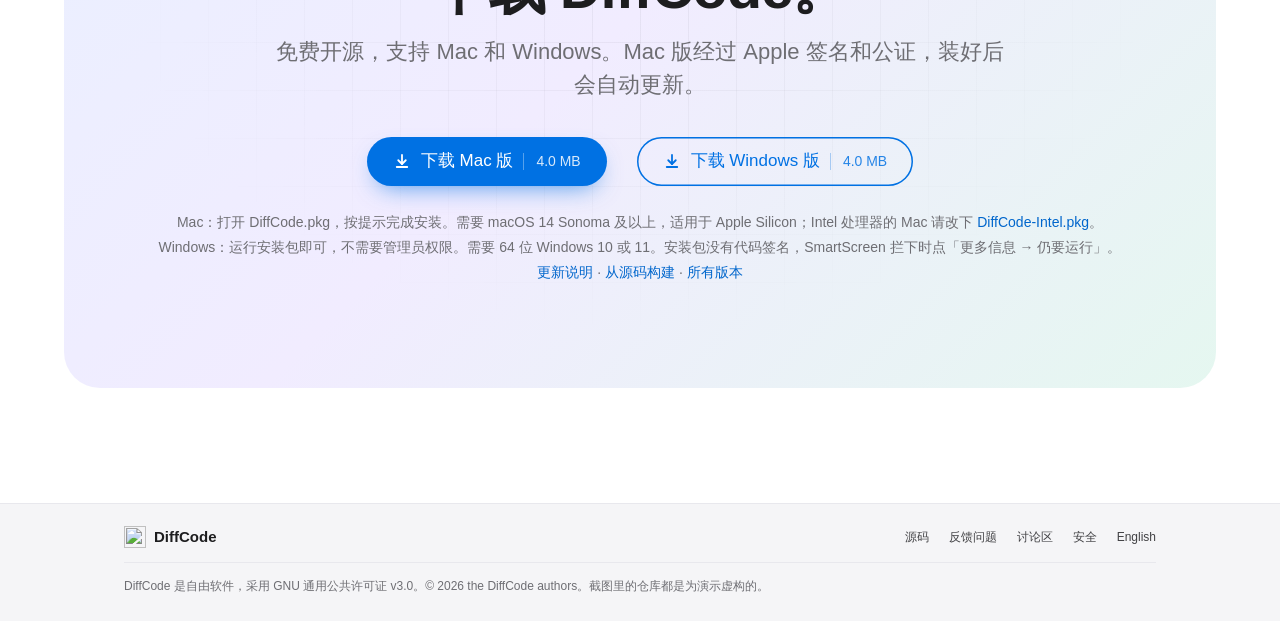
==== commit 1aa99d8f: "Prepare 0.4.7 (14) Co-Authored-By: Claude Opus 5.5 <noreply@anthropic.com>" ====
--- a/site/zh/index.html
+++ b/site/zh/index.html
@@ -110,7 +110,7 @@
 
 <section class="hero">
   <div class="wrap">
-    <a class="badge" href="https://github.com/ihou/DiffCode/releases/latest"><span class="badge-tag">新版</span><span data-version>0.4.6</span> 更新了什么<span class="badge-arrow" aria-hidden="true">›</span></a>
+    <a class="badge" href="https://github.com/ihou/DiffCode/releases/latest"><span class="badge-tag">新版</span><span data-version>0.4.7</span> 更新了什么<span class="badge-arrow" aria-hidden="true">›</span></a>
     <h1>像 IDE 一样好用的 <span class="nw">Git diff 工具，</span><br><span class="nw grad">不用打开 IDE。</span></h1>
     <p class="lede">DiffCode 是一个轻量的原生 Git 客户端，支持 Mac 和 Windows。并排查看每一处代码改动——你自己的、同事的，或者 coding agent 的——只提交你想提交的那几行。平时只占 <strong class="nw">30–50 MB</strong> 内存。</p>
     <div class="cta">
